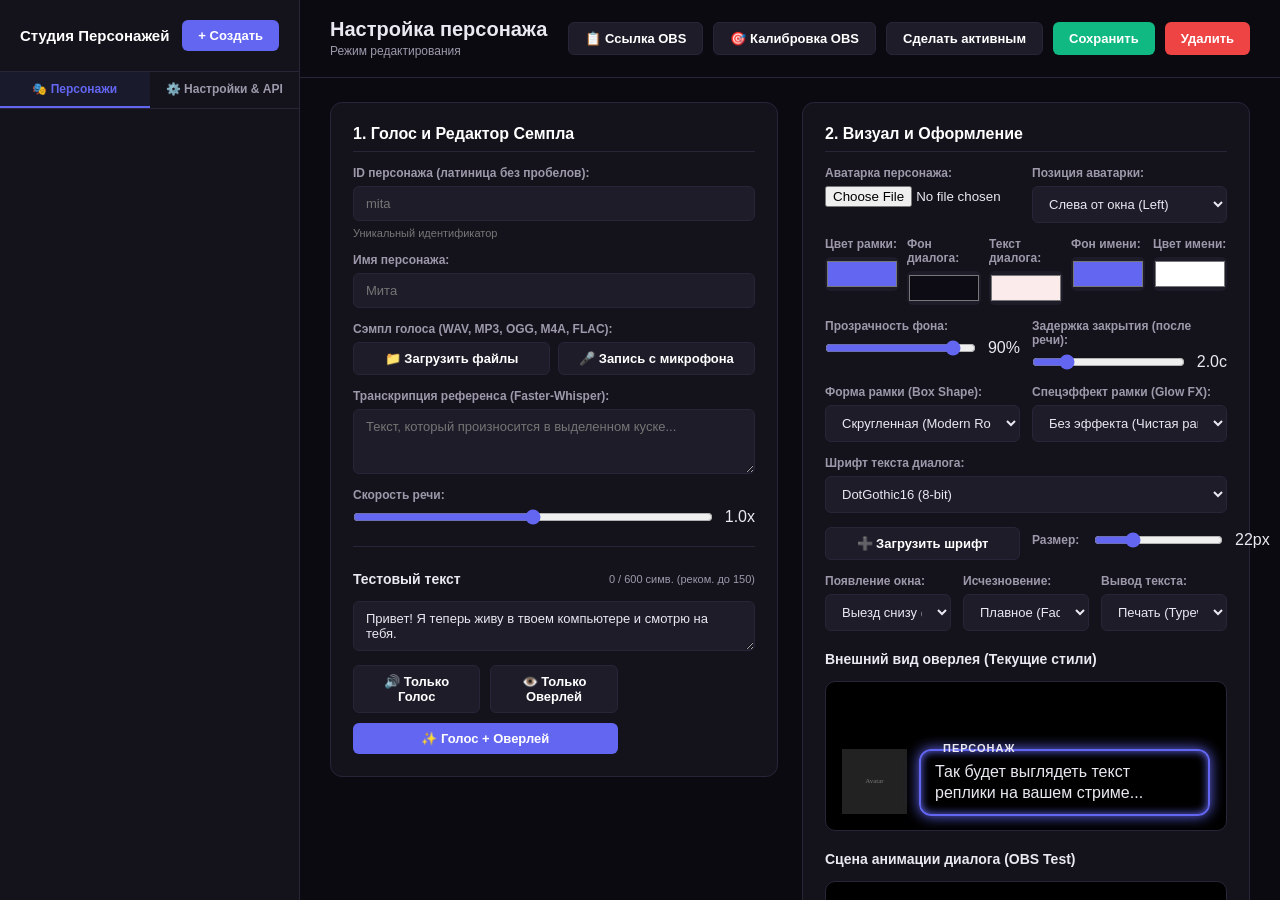
==== web/dashboard/index.html @ 38b7e12a "Align avatar upload validation with PNG/JPEG server rules" ====
<!DOCTYPE html>
<html lang="ru">
<head>
  <meta charset="UTF-8">
  <title>TTS & Overlay Studio</title>
  <link rel="icon" href="/favicon.ico">
  <link rel="stylesheet" href="/fonts/fonts.css">
  <link rel="stylesheet" href="style.css">
  <script src="vendor/wavesurfer.min.js"></script>
  <script src="vendor/regions.min.js"></script>
</head>
<body>
  <div class="app-layout">
    <aside class="sidebar">
      <div class="sidebar-header">
        <h2>Студия Персонажей</h2>
        <button id="btn-new-char" class="btn btn-primary">+ Создать</button>
      </div>
      <div class="nav-tabs">
        <button id="tab-btn-characters" class="nav-tab-btn active">🎭 Персонажи</button>
        <button id="tab-btn-settings" class="nav-tab-btn">⚙️ Настройки & API</button>
      </div>
      <div id="character-list" class="char-list"></div>
    </aside>

    <!-- ВКЛАДКА 1: РЕДАКТОР ПЕРСОНАЖЕЙ -->
    <main class="main-content" id="view-characters">
      <header class="content-header">
        <div>
          <h1 id="editor-title">Настройка персонажа</h1>
          <span id="editor-mode-badge" class="mode-badge">Режим редактирования</span>
        </div>
        <div class="header-actions">
          <button id="btn-copy-obs-url" class="btn btn-secondary" title="Скопировать ссылку для Browser Source в OBS">📋 Ссылка OBS</button>
          <button id="btn-copy-obs-test-url" class="btn btn-secondary" title="Скопировать ссылку со статичным окном для удобной обрезки (Alt) и выравнивания в OBS">🎯 Калибровка OBS</button>
          <button id="btn-set-active" class="btn btn-secondary">Сделать активным</button>
          <button id="btn-save-char" class="btn btn-success">Сохранить</button>
          <button id="btn-delete-char" class="btn btn-danger">Удалить</button>
        </div>
      </header>

      <div class="editor-grid">
        <section class="card">
          <h2>1. Голос и Редактор Семпла</h2>
          <div class="form-group">
            <label>ID персонажа (латиница без пробелов):</label>
            <input type="text" id="char-id" placeholder="mita">
            <small id="char-id-hint" class="hint-text">Уникальный идентификатор</small>
          </div>
          <div class="form-group">
            <label>Имя персонажа:</label>
            <input type="text" id="char-name" placeholder="Мита">
          </div>
          
          <div class="form-group">
            <label>Сэмпл голоса (WAV, MP3, OGG, M4A, FLAC):</label>
            <div class="sample-source-buttons">
              <input type="file" id="voice-file-input" accept="audio/*" multiple class="hidden-file-input">
              <button id="btn-choose-files" class="btn btn-secondary btn-full">📁 Загрузить файлы</button>
              <button id="btn-record-mic" class="btn btn-secondary btn-full">🎤 Запись с микрофона</button>
            </div>
          </div>

          <div id="recording-indicator" class="recording-box hidden">
            <span class="rec-dot"></span>
            <span id="recording-timer">Идет запись: 00:00</span>
            <button id="btn-stop-record" class="btn btn-sm btn-danger">■ Завершить запись</button>
          </div>

          <div id="stitcher-container" class="stitcher-box hidden">
            <div class="stitcher-header">
              <span id="stitcher-count-info">Фрагментов: 0</span>
              <button id="btn-clear-stitcher" class="btn btn-sm btn-danger">Очистить список</button>
            </div>
            <div id="stitcher-file-list" class="stitcher-list"></div>
          </div>

          <div id="waveform-container" class="waveform-box hidden">
            <div id="waveform"></div>
            <div class="waveform-controls">
              <button id="btn-play-region" class="btn btn-sm btn-secondary">▶ Слушать</button>
              <button id="btn-apply-trim" class="btn btn-sm btn-primary" title="Оставляет выделенный отрезок и распознает его в Whisper через RAM">✂ Обрезать и распознать</button>
              <button id="btn-normalize" class="btn btn-sm btn-secondary" title="Выравнивание громкости в RAM">🔊 Выровнять громкость</button>
              <button id="btn-isolate-vocal" class="btn btn-sm btn-secondary" title="Demucs изоляция голоса">🎵 Очистить голос (Demucs)</button>
              <button id="btn-restore-noise" class="btn btn-sm btn-secondary hidden" title="Сбросить все обработки">↩ Исходный звук</button>
              <span id="region-time-info" class="time-info">0.0с - 0.0с</span>
            </div>

            <div class="denoise-slider-row">
              <label>Уровень нормализации:</label>
              <input type="range" id="normalize-target" min="0.5" max="1.0" step="0.05" value="0.95">
              <span id="normalize-target-val">95%</span>
            </div>

            <div class="denoise-slider-row" style="margin-top: 4px;">
              <label>Качество очистки (Demucs Shifts):</label>
              <select id="demucs-shifts" style="width: auto; padding: 2px 8px; font-size: 11px;">
                <option value="1">1x (Быстро, базовый)</option>
                <option value="2" selected>2x (Оптимально, студийный)</option>
                <option value="4">4x (Максимум, глубокая очистка)</option>
              </select>
            </div>
          </div>

          <div class="form-group">
            <label>Транскрипция референса (Faster-Whisper):</label>
            <textarea id="ref-text" rows="3" placeholder="Текст, который произносится в выделенном куске..."></textarea>
          </div>
          
          <div class="form-group">
            <label>Скорость речи:</label>
            <div class="slider-row">
              <input type="range" id="speed-slider" min="0.5" max="1.5" step="0.05" value="1.0">
              <span id="speed-val">1.0x</span>
            </div>
          </div>

          <hr class="divider">

          <div class="test-header">
            <h3>Тестовый текст</h3>
            <span class="char-limit-badge" id="char-count-badge">0 / 600 симв. (реком. до 150)</span>
          </div>

          <div class="form-group">
            <textarea id="test-tts-text" rows="2" maxlength="600">Привет! Я теперь живу в твоем компьютере и смотрю на тебя.</textarea>
          </div>

          <div class="test-buttons-grid">
            <button id="btn-test-tts-only" class="btn btn-secondary">🔊 Только Голос</button>
            <button id="btn-test-overlay-only" class="btn btn-secondary">👁️ Только Оверлей</button>
            <button id="btn-test-combo" class="btn btn-primary btn-combo">✨ Голос + Оверлей</button>
          </div>

          <div id="tts-audio-container" class="audio-box hidden">
            <audio id="tts-result-player" controls></audio>
            
            <div class="export-actions-row">
              <button id="btn-download-wav" class="btn btn-sm btn-secondary">💾 Скачать WAV</button>
              <button id="btn-convert-telegram-ogg" class="btn btn-sm btn-secondary">📱 В Telegram Voice (OGG)</button>
            </div>

            <div id="telegram-player-box" class="telegram-box hidden">
              <span class="tg-label">Telegram Voice (Opus 32k):</span>
              <audio id="telegram-result-player" controls></audio>
              <button id="btn-download-ogg" class="btn btn-sm btn-primary">⬇ Скачать .OGG</button>
            </div>
          </div>
        </section>

        <section class="card">
          <h2>2. Визуал и Оформление</h2>
          
          <div class="form-row-2">
            <div class="form-group">
              <label>Аватарка персонажа:</label>
              <input type="file" id="avatar-file-input" accept="image/png,image/jpeg">
            </div>
            <div class="form-group">
              <label>Позиция аватарки:</label>
              <select id="avatar-position">
                <option value="left">Слева от окна (Left)</option>
                <option value="right">Справа от окна (Right)</option>
              </select>
            </div>
          </div>

          <div class="color-grid-extended">
            <div class="form-group">
              <label>Цвет рамки:</label>
              <input type="color" id="border-color" value="#6366f1">
            </div>
            <div class="form-group">
              <label>Фон диалога:</label>
              <input type="color" id="bg-color" value="#0d0b14">
            </div>
            <div class="form-group">
              <label>Текст диалога:</label>
              <input type="color" id="text-color" value="#fcebeb">
            </div>
            <div class="form-group">
              <label>Фон имени:</label>
              <input type="color" id="name-bg-color" value="#6366f1">
            </div>
            <div class="form-group">
              <label>Цвет имени:</label>
              <input type="color" id="name-text-color" value="#ffffff">
            </div>
          </div>

          <div class="form-row-2">
            <div class="form-group">
              <label>Прозрачность фона:</label>
              <div class="slider-row">
                <input type="range" id="bg-opacity-slider" min="0.1" max="1.0" step="0.05" value="0.9">
                <span id="bg-opacity-val">90%</span>
              </div>
            </div>
            <div class="form-group">
              <label>Задержка закрытия (после речи):</label>
              <div class="slider-row">
                <input type="range" id="hide-delay-slider" min="0.5" max="8.0" step="0.5" value="2.0">
                <span id="hide-delay-val">2.0с</span>
              </div>
            </div>
          </div>

          <div class="form-row-2">
            <div class="form-group">
              <label>Форма рамки (Box Shape):</label>
              <select id="box-shape">
                <option value="shape-rounded">Скругленная (Modern Rounded)</option>
                <option value="shape-sharp">Строгая / Терминал (Cyber Sharp)</option>
                <option value="shape-pill">Овал / Пилюля (Soft Pill)</option>
                <option value="shape-double">Двойной контур (Retro Arcade)</option>
              </select>
            </div>
            <div class="form-group">
              <label>Спецэффект рамки (Glow FX):</label>
              <select id="border-fx">
                <option value="fx-none">Без эффекта (Чистая рамка)</option>
                <option value="fx-neon">Неоновое свечение (Neon Glow)</option>
                <option value="fx-pulse">Пульсация энергии (Pulse Glow)</option>
                <option value="fx-rgb">RGB Shift / Хроматик</option>
              </select>
            </div>
          </div>

          <div class="form-group">
            <label>Шрифт текста диалога:</label>
            <select id="font-family">
              <optgroup label="🎮 Пиксельные / Ретро">
                <option value="DotGothic16">DotGothic16 (8-bit)</option>
                <option value="Rubik Glitch">Rubik Glitch (Цифровой сбой)</option>
                <option value="Russo One">Russo One (Аркадный / Блочный)</option>
              </optgroup>
              <optgroup label="👻 Хоррор и Мистика">
                <option value="Ruslan Display">Ruslan Display (Готика / Тьма)</option>
                <option value="Underdog">Underdog (Неровный / Тревожный)</option>
                <option value="Kelly Slab">Kelly Slab (Криповый / Техно)</option>
              </optgroup>
              <optgroup label="🌸 Аниме и Ламповые">
                <option value="Comfortaa">Comfortaa (Скругленный мягкий)</option>
                <option value="Caveat">Caveat (Живой / Забавный)</option>
                <option value="Neucha">Neucha (Мягкий мультяшный)</option>
                <option value="Marck Script">Marck Script (Рукописный / Новелла)</option>
              </optgroup>
              <optgroup label="⚡ Киберпанк и Современные">
                <option value="Orbitron">Orbitron (Киберпанк / Sci-Fi)</option>
                <option value="Montserrat">Montserrat (Чистый современный)</option>
                <option value="Roboto">Roboto (Строгий нейтральный)</option>
              </optgroup>
              <optgroup label="📁 Пользовательские (Свои)" id="custom-fonts-optgroup"></optgroup>
            </select>
          </div>

          <div class="form-row-2">
            <div class="form-group">
              <input type="file" id="font-file-input" accept=".ttf,.otf,.woff2,.woff" class="hidden-file-input">
              <button type="button" id="btn-upload-font" class="btn btn-secondary btn-full">➕ Загрузить шрифт</button>
            </div>
            <div class="form-group">
              <div class="slider-row" style="margin-top: 4px;">
                <label style="margin: 0; min-width: 50px;">Размер:</label>
                <input type="range" id="font-size-slider" min="16" max="38" step="1" value="22">
                <span id="font-size-val">22px</span>
              </div>
            </div>
          </div>

          <div class="form-row-3">
            <div class="form-group">
              <label>Появление окна:</label>
              <select id="entrance-animation">
                <option value="slide-up">Выезд снизу (Slide Up)</option>
                <option value="slide-side">Выезд сбоку (Slide Side)</option>
                <option value="pop-up">Пружинящий Pop-Up</option>
                <option value="zoom-bounce">Зум (Zoom Bounce)</option>
                <option value="glitch-enter">Глитч-вход</option>
                <option value="flip-in">3D Flip</option>
                <option value="fade-in">Fade-In</option>
              </select>
            </div>
            <div class="form-group">
              <label>Исчезновение:</label>
              <select id="exit-animation">
                <option value="fade-out">Плавное (Fade Out)</option>
                <option value="slide-down">Уезд вниз (Slide Down)</option>
                <option value="zoom-out">Сжатие (Zoom Out)</option>
                <option value="glitch-exit">Глитч-сбой</option>
              </select>
            </div>
            <div class="form-group">
              <label>Вывод текста:</label>
              <select id="text-animation">
                <option value="typewriter">Печать (Typewriter)</option>
                <option value="word-fade">Словами (Word Fade)</option>
                <option value="glitch-decode">Декодер (Glitch)</option>
                <option value="wavy-text">Волна (Wavy)</option>
                <option value="instant">Мгновенно</option>
              </select>
            </div>
          </div>

          <div class="preview-section-title">
            <h3>Внешний вид оверлея (Текущие стили)</h3>
          </div>
          <div class="static-preview-stage">
            <div id="static-overlay-box" class="overlay-container-preview">
              <div class="avatar-box" id="static-avatar-box">
                <img id="static-avatar" src="data:image/svg+xml,%3Csvg xmlns='http://www.w3.org/2000/svg' width='150' height='150'%3E%3Crect width='150' height='150' fill='%23222'/%3E%3Ctext x='50%25' y='50%25' fill='%23777' dominant-baseline='middle' text-anchor='middle'%3EAvatar%3C/text%3E%3C/svg%3E">
              </div>
              <div class="dialogue-box shape-rounded fx-neon" id="static-dialogue-box">
                <div class="name-tag" id="static-name-tag">Персонаж</div>
                <span class="dialogue-text" id="static-text">Так будет выглядеть текст реплики на вашем стриме...</span>
              </div>
            </div>
          </div>

          <div class="preview-section-title">
            <h3>Сцена анимации диалога (OBS Test)</h3>
          </div>
          <div class="dynamic-preview-stage">
            <div id="dynamic-overlay-container" class="overlay-container-preview anim-container">
              <div class="avatar-box" id="dynamic-avatar-box">
                <img id="dynamic-avatar" src="data:image/svg+xml,%3Csvg xmlns='http://www.w3.org/2000/svg' width='150' height='150'%3E%3Crect width='150' height='150' fill='%23222'/%3E%3Ctext x='50%25' y='50%25' fill='%23777' dominant-baseline='middle' text-anchor='middle'%3EAvatar%3C/text%3E%3C/svg%3E">
              </div>
              <div class="dialogue-box shape-rounded fx-neon" id="dynamic-dialogue-box">
                <div class="name-tag" id="dynamic-name-tag">Персонаж</div>
                <span class="dialogue-text" id="dynamic-text-target"><span class="cursor" id="dynamic-cursor"></span></span>
              </div>
            </div>
          </div>
        </section>
      </div>
    </main>

    <!-- ВКЛАДКА 2: НАСТРОЙКИ & API & КОНСТРУКТОР -->
    <main class="main-content hidden" id="view-settings">
      <header class="content-header">
        <div>
          <h1>Настройки & C# Конструктор</h1>
          <span class="mode-badge">Конфигурация сервера, DonationAlerts и генератор скриптов</span>
        </div>
        <div class="header-actions">
          <button id="btn-save-settings" class="btn btn-success">💾 Сохранить настройки</button>
        </div>
      </header>

      <div class="settings-grid">
        <!-- ЛЕВАЯ КОЛОНКА -->
        <div style="display:flex; flex-direction:column; gap:24px; min-width:0;">
          <!-- 1. Параметры Сервера -->
          <section class="card">
            <h2>1. Параметры Сервера & Нейросети</h2>
            
            <div class="form-row-2">
              <div class="form-group">
                <label>Хост сервера:</label>
                <select id="cfg-host">
                  <option value="127.0.0.1">127.0.0.1 (Только локальный ПК)</option>
                  <option value="0.0.0.0">0.0.0.0 (Внешний доступ / Любой интерфейс)</option>
                </select>
              </div>
              <div class="form-group">
                <label>Порт сервера:</label>
                <input type="number" id="cfg-port" value="8765" min="1024" max="65535">
              </div>
            </div>

            <div class="form-group">
              <label>Качество и шаги генерации (Flow Matching Steps):</label>
              <div class="slider-row">
                <input type="range" id="cfg-timesteps" min="4" max="15" step="1" value="6">
                <span id="cfg-timesteps-val" style="min-width: 40px; font-weight:700;">6 шагов</span>
              </div>
              <small class="hint-text">4 — максимально быстро; 6 — оптимум для стрима (по умолчанию); 10-12 — студийное качество.</small>
            </div>

            <div class="form-group" style="margin-top: 6px;">
              <label class="checkbox-label">
                <input type="checkbox" id="cfg-auto-open">
                <span>Автоматически открывать WebUI в браузере при запуске сервера</span>
              </label>
            </div>
          </section>

          <!-- 2. Статус OBS и Оверлей -->
          <section class="card">
            <h2>2. Статус OBS и Оверлей</h2>
            <div class="status-monitor-box">
              <div class="status-row">
                <span>Соединение с оверлеем в OBS:</span>
                <span id="obs-status-badge" class="badge-offline">⚫ Ожидание подключения</span>
              </div>
            </div>
            <small class="hint-text" style="margin-top: 4px; display: block;">💡 <b>Параметры OBS:</b> добавляя источник браузера, выставляйте разрешение такое же, как у холста (например, 1920х1080 или 2560х1440).<br>Если вы добавили новые шрифты, сменили стили или оверлей завис, зайдите в свойства источника «Браузер» в OBS и нажмите <i>«Обновить кэш текущей страницы»</i>.</small>

            <div class="obs-actions-row">
              <button id="btn-settings-copy-obs" class="btn btn-secondary">📋 Ссылка оверлея</button>
              <button id="btn-settings-copy-test" class="btn btn-secondary">🎯 Калибровка (?test=1)</button>
              <a href="/docs" target="_blank" class="btn btn-secondary" style="text-decoration:none;">📖 Swagger UI (/docs)</a>
            </div>
          </section>

          <!-- 3. Интеграция с DonationAlerts -->
          <section class="card">
            <h2>3. Интеграция с DonationAlerts (Слушатель Донатов)</h2>
            <div class="status-monitor-box">
              <div class="status-row">
                <span>Статус DonationAlerts:</span>
                <span id="da-status-badge" class="badge-offline">⚫ Отключен</span>
              </div>
              <div class="status-row" style="margin-top: 4px; font-size: 11px; color: var(--text-dim);">
                <span>Авторизованный аккаунт:</span>
                <span id="da-user-badge" style="color: #fff; font-weight: 600;">Не авторизован</span>
              </div>
            </div>

            <div class="form-group" style="margin-top: 6px;">
              <label class="checkbox-label">
                <input type="checkbox" id="da-cfg-enabled">
                <span>Включить фоновый перехват донатов (DA Centrifugo WebSocket)</span>
              </label>
            </div>

            <div class="form-row-2">
              <div class="form-group">
                <label>ID приложения:</label>
                <input type="text" id="da-cfg-client-id" placeholder="12345">
              </div>
              <div class="form-group">
                <label>Ключ API:</label>
                <div class="input-password-wrapper">
                  <input type="password" id="da-cfg-client-secret" placeholder="••••••••••••">
                  <button type="button" class="btn-toggle-password" id="btn-toggle-da-secret" title="Показать/скрыть ключ">👁️</button>
                </div>
              </div>
            </div>

            <div class="form-row-2">
              <div class="form-group">
                <label>HTTP адрес Streamer.bot:</label>
                <input type="text" id="da-cfg-sb-url" value="http://127.0.0.1:7474/DoAction">
              </div>
              <div class="form-group">
                <label>Название Action в Streamer.bot:</label>
                <input type="text" id="da-cfg-sb-action" value="Donation">
              </div>
            </div>

            <div class="form-group">
              <label>URL перенаправления:</label>
              <div class="input-copy-group">
                <input type="text" id="da-redirect-uri" readonly style="background:#12111a; color:#818cf8; font-family:monospace; font-size:11px;">
                <button type="button" class="btn btn-secondary" id="btn-copy-da-redirect" title="Скопировать URL">📋</button>
              </div>
              <small class="hint-text">Создайте приложение на <a href="https://www.donationalerts.com/application/clients" target="_blank" style="color:var(--accent);">donationalerts.com/application/clients</a> и вставьте этот URL перенаправления.</small>
            </div>

            <div class="obs-actions-row">
              <button id="btn-da-login" class="btn btn-primary">🔗 Авторизоваться в DA</button>
              <button id="btn-da-save" class="btn btn-secondary">💾 Сохранить DA</button>
              <button id="btn-da-test" class="btn btn-secondary" title="Отправить тестовое событие доната в Streamer.bot">🎁 Тест Доната</button>
            </div>
          </section>
        </div>

        <!-- ПРАВАЯ КОЛОНКА -->
        <div style="display:flex; flex-direction:column; gap:24px; min-width:0;">
          <!-- 4. Интерактивный генератор C# скриптов -->
          <section class="card">
            <h2>4. Интерактивный Генератор C# Скриптов</h2>
            <small class="hint-text">Соберите готовый код для Streamer.bot в один клик под любое событие.</small>

            <div class="form-row-2">
              <div class="form-group">
                <label>Тип события:</label>
                <select id="gen-event-type">
                  <option value="tts">💬 Озвучка чата / Награды за баллы</option>
                  <option value="follow">⭐ Фоллоу (Подписка)</option>
                  <option value="raid">🚀 Рейд стримера</option>
                  <option value="donate">🎁 Донат (DonationAlerts)</option>
                </select>
              </div>
              <div class="form-group">
                <label>Выбор персонажа:</label>
                <select id="gen-char-select">
                  <option value="">(По умолчанию — активный персонаж)</option>
                </select>
                <small class="hint-text">Если оставить активным, озвучит дефолтный герой.</small>
              </div>
            </div>

            <!-- Блок настроек для TTS -->
            <div id="gen-options-tts" class="form-group">
              <div class="form-row-2">
                <div class="form-group">
                  <label>Лимит символов:</label>
                  <input type="number" id="gen-max-len" value="300" min="50" max="1000">
                  <small class="hint-text">Ограничивает длину сообщения, чтобы не тормозить стрим.</small>
                </div>
                <div class="form-group">
                  <label>Реакция на превышение:</label>
                  <select id="gen-limit-action">
                    <option value="chat">💬 Написать ошибку в чат (бот)</option>
                    <option value="voice">🔊 Озвучить ошибку голосом</option>
                  </select>
                </div>
              </div>
              <div class="form-group" style="margin-top: 4px;">
                <label>Текст сообщения при превышении лимита:</label>
                <input type="text" id="gen-limit-text" value="Твое сообщение слишком длинное! Максимальный лимит — 300 символов.">
              </div>
            </div>

            <!-- Блок настроек для Фоллоу / Рейда -->
            <div id="gen-options-phrases" class="form-group hidden">
              <div class="form-group">
                <label>Режим приветствия:</label>
                <select id="gen-phrase-mode">
                  <option value="single">Одна статичная фраза</option>
                  <option value="random" selected>Случайная фраза из списка</option>
                </select>
              </div>

              <div class="form-group">
                <label>Шаблоны фраз:</label>
                <div id="gen-phrases-container" class="phrases-container">
                  <!-- Динамические строки фраз -->
                </div>
                <button type="button" id="btn-add-phrase" class="btn btn-sm btn-secondary hidden" style="margin-top: 6px; width: fit-content;">➕ Добавить вариант фразы</button>
                <small class="hint-text" id="gen-vars-hint" style="margin-top: 4px;">📌 Переменные: <code>{user}</code> — ник зрителя.</small>
              </div>
            </div>

            <!-- Блок настроек для Донатов -->
            <div id="gen-options-donate" class="form-group hidden">
              <div class="form-group">
                <label>Шаблон при донате БЕЗ сообщения:</label>
                <input type="text" id="gen-donate-nomessage" value="Спасибо, {user}, за поддержку в размере {amount}!">
              </div>
              <div class="form-group" style="margin-top: 4px;">
                <label>Шаблон при донате С сообщением:</label>
                <input type="text" id="gen-donate-withmessage" value="{user} прислал {amount} с сообщением: {message}">
              </div>
              <small class="hint-text" style="margin-top: 4px;">📌 Переменные: <code>{user}</code> — ник донатера, <code>{amount}</code> — сумма со словом валюты, <code>{message}</code> — текст доната.</small>
            </div>

            <div class="snippet-box" style="margin-top: 6px;">
              <div class="snippet-header">
                <span>Сгенерированный C# код (Streamer.bot)</span>
                <button class="btn btn-sm btn-primary" id="btn-copy-generated">📋 Копировать готовый C#</button>
              </div>
              <pre><code id="code-generated">/* Настройте параметры выше */</code></pre>
            </div>
          </section>

          <!-- 5. Базовые примеры интеграции (API) -->
          <section class="card">
            <h2>5. Базовые примеры интеграции (API)</h2>
            <small class="hint-text">Эндпоинт <code>POST /speak</code> принимает JSON. Параметры <code>character</code> (ID) и <code>speed</code> (скорость) опциональны — если их не передавать, используется активный по умолчанию персонаж.</small>

            <div class="snippet-box">
              <div class="snippet-header">
                <span>cURL (Консоль / Запрос)</span>
                <button class="btn btn-sm btn-secondary" onclick="copySnippetText(this.parentElement.nextElementSibling.innerText)">📋</button>
              </div>
              <pre><code># Озвучка активным персонажем:
curl -X POST "http://127.0.0.1:8765/speak" \
     -H "Content-Type: application/json" \
     -d "{\"text\": \"Привет, мир!\"}" \
     --output speech.wav

# Озвучка с явным указанием персонажа и скорости:
curl -X POST "http://127.0.0.1:8765/speak" \
     -H "Content-Type: application/json" \
     -d "{\"text\": \"Привет!\", \"character\": \"mita\", \"speed\": 1.1}" \
     --output speech.wav</code></pre>
            </div>

            <div class="snippet-box">
              <div class="snippet-header">
                <span>Python</span>
                <button class="btn btn-sm btn-secondary" onclick="copySnippetText(this.parentElement.nextElementSibling.innerText)">📋</button>
              </div>
              <pre><code>import requests

url = "http://127.0.0.1:8765/speak"
payload = {
    "text": "Привет от нейросети!",
    "character": "mita",  # Необязательно (по умолчанию активный)
    "speed": 1.0          # Необязательно (от 0.5 до 1.5)
}

response = requests.post(url, json=payload)
if response.status_code == 200:
    with open("output.wav", "wb") as f:
        f.write(response.content)
    print("Звук сохранен в output.wav")</code></pre>
            </div>
          </section>
        </div>
      </div>
    </main>
  </div>

  <script src="builder.js"></script>
  <script src="app.js"></script>
</body>
</html>
---- web/dashboard/style.css ----
:root {
  --bg-main: #0b0a10;
  --bg-card: #14131c;
  --bg-input: #1e1c29;
  --accent: #6366f1;
  --accent-hover: #4f46e5;
  --text: #eae8f0;
  --text-dim: #9d99ab;
  --border: #282538;
}

* { box-sizing: border-box; margin: 0; padding: 0; }
body { font-family: 'Montserrat', sans-serif; background: var(--bg-main); color: var(--text); height: 100vh; overflow: hidden; }

.app-layout { display: flex; height: 100vh; }

.sidebar { width: 300px; background: var(--bg-card); border-right: 1px solid var(--border); display: flex; flex-direction: column; flex-shrink: 0; }
.sidebar-header { padding: 20px; display: flex; justify-content: space-between; align-items: center; border-bottom: 1px solid var(--border); }
.sidebar-header h2 { font-size: 15px; font-weight: 700; color: #fff; }

.nav-tabs { display: grid; grid-template-columns: 1fr 1fr; border-bottom: 1px solid var(--border); }
.nav-tab-btn { background: var(--bg-card); border: none; border-bottom: 2px solid transparent; color: var(--text-dim); padding: 10px; font-weight: 600; font-size: 12px; cursor: pointer; transition: 0.2s; }
.nav-tab-btn:hover { color: #fff; background: var(--bg-input); }
.nav-tab-btn.active { color: var(--accent); border-bottom: 2px solid var(--accent); background: rgba(99, 102, 241, 0.08); }

.char-list { flex-grow: 1; overflow-y: auto; padding: 12px; display: flex; flex-direction: column; gap: 8px; }

.char-item { padding: 10px 12px; border-radius: 8px; background: var(--bg-input); cursor: pointer; border: 1px solid transparent; display: flex; align-items: center; justify-content: space-between; transition: 0.2s; }
.char-item:hover { border-color: var(--accent); }
.char-item.active-preset { border-color: #10b981; background: rgba(16, 185, 129, 0.08); }
.char-item.selected { border-color: var(--accent); background: rgba(99, 102, 241, 0.12); }

.char-item-left { display: flex; align-items: center; gap: 10px; overflow: hidden; }
.char-sidebar-avatar { width: 34px; height: 34px; border-radius: 50%; object-fit: cover; background: #2a273b; flex-shrink: 0; border: 1px solid var(--border); }
.char-sidebar-avatar-placeholder { width: 34px; height: 34px; border-radius: 50%; background: #2a273b; display: flex; align-items: center; justify-content: center; font-size: 14px; color: var(--text-dim); flex-shrink: 0; border: 1px solid var(--border); }
.char-item-info { display: flex; flex-direction: column; overflow: hidden; }
.char-item-name { font-size: 13px; font-weight: 600; color: #fff; white-space: nowrap; overflow: hidden; text-overflow: ellipsis; }

.char-badge { display: flex; align-items: center; gap: 6px; font-size: 11px; color: var(--text-dim); }
.char-item.active-preset .char-badge { color: #10b981; }
.active-dot { width: 7px; height: 7px; border-radius: 50%; background: #555; }
.char-item.active-preset .active-dot { background: #10b981; box-shadow: 0 0 8px #10b981; }

.char-actions-right { display: flex; align-items: center; gap: 6px; }
.btn-quick-play { background: #282538; border: none; color: #eae8f0; width: 26px; height: 26px; border-radius: 50%; cursor: pointer; display: flex; align-items: center; justify-content: center; font-size: 11px; transition: 0.2s; }
.btn-quick-play:hover { background: var(--accent); color: #fff; }

.main-content { flex-grow: 1; display: flex; flex-direction: column; overflow-y: auto; min-width: 0; }
.content-header { padding: 18px 30px; display: flex; justify-content: space-between; align-items: center; border-bottom: 1px solid var(--border); }
.content-header h1 { font-size: 20px; font-weight: 700; }
.mode-badge { font-size: 12px; color: var(--text-dim); }
.header-actions { display: flex; gap: 10px; }

.editor-grid, .settings-grid { 
  display: grid; 
  grid-template-columns: minmax(0, 1fr) minmax(0, 1fr); 
  gap: 24px; 
  padding: 24px 30px; 
  align-items: start;
}

.card { 
  background: var(--bg-card); 
  border-radius: 12px; 
  padding: 22px; 
  border: 1px solid var(--border); 
  display: flex; 
  flex-direction: column; 
  gap: 14px; 
  min-width: 0;
}
.card h2 { font-size: 16px; color: #fff; border-bottom: 1px solid var(--border); padding-bottom: 8px; }
.card h3 { font-size: 14px; color: var(--text); }

.form-group { display: flex; flex-direction: column; gap: 6px; min-width: 0; }
.form-row-2 { display: grid; grid-template-columns: minmax(0, 1fr) minmax(0, 1fr); gap: 12px; }
.form-row-3 { display: grid; grid-template-columns: minmax(0, 1fr) minmax(0, 1fr) minmax(0, 1fr); gap: 12px; }
.form-group label { font-size: 12px; font-weight: 600; color: var(--text-dim); }
.hint-text { font-size: 11px; color: #777; }

/* Поле с кнопкой копирования / паролем */
.input-copy-group { display: flex; gap: 6px; align-items: center; width: 100%; }
.input-copy-group input { flex-grow: 1; }

.input-password-wrapper { position: relative; display: flex; align-items: center; width: 100%; }
.input-password-wrapper input { width: 100%; padding-right: 36px; }
.btn-toggle-password {
  position: absolute; right: 8px;
  background: transparent; border: none;
  cursor: pointer; font-size: 14px;
  color: var(--text-dim); opacity: 0.7;
  transition: 0.2s;
}
.btn-toggle-password:hover { opacity: 1; color: #fff; }

/* Ресайз textarea */
textarea { 
  background: var(--bg-input); 
  border: 1px solid var(--border); 
  border-radius: 6px; 
  padding: 9px 12px; 
  color: var(--text); 
  font-family: inherit; 
  font-size: 13px; 
  outline: none; 
  transition: 0.2s; 
  width: 100%; 
  box-sizing: border-box; 
  resize: vertical !important; 
  max-width: 100%;
}

input[type="text"], input[type="password"], input[type="number"], select { 
  background: var(--bg-input); 
  border: 1px solid var(--border); 
  border-radius: 6px; 
  padding: 9px 12px; 
  color: var(--text); 
  font-family: inherit; 
  font-size: 13px; 
  outline: none; 
  transition: 0.2s; 
  width: 100%; 
  box-sizing: border-box; 
}

input[type="text"]:focus, input[type="password"]:focus, input[type="number"]:focus, textarea:focus, select:focus { border-color: var(--accent); }
input[type="text"]:disabled { background: #15131f; color: #888; cursor: not-allowed; }

.checkbox-label { display: flex; align-items: center; gap: 8px; font-size: 13px; cursor: pointer; color: var(--text); }
.checkbox-label input[type="checkbox"] { width: 16px; height: 16px; accent-color: var(--accent); cursor: pointer; }

.hidden-file-input { display: none; }
.sample-source-buttons { display: grid; grid-template-columns: 1fr 1fr; gap: 8px; }
.btn-full { width: 100%; }

.recording-box { background: rgba(239, 68, 68, 0.1); border: 1px solid #ef4444; border-radius: 8px; padding: 8px 12px; display: flex; align-items: center; justify-content: space-between; }
.rec-dot { width: 10px; height: 10px; border-radius: 50%; background: #ef4444; box-shadow: 0 0 10px #ef4444; animation: recBlink 1s infinite alternate; }
@keyframes recBlink { 0% { opacity: 0.3; } 100% { opacity: 1; } }
#recording-timer { font-size: 12px; font-weight: 600; color: #f87171; }

.slider-row { display: flex; align-items: center; gap: 12px; }
.slider-row input { flex-grow: 1; accent-color: var(--accent); }

.color-grid-extended { display: grid; grid-template-columns: repeat(5, 1fr); gap: 8px; }
input[type="color"] { width: 100%; height: 34px; border: none; border-radius: 6px; background: var(--bg-input); cursor: pointer; }

.btn { padding: 8px 16px; border-radius: 6px; font-weight: 600; cursor: pointer; border: none; transition: 0.2s; font-size: 13px; display: inline-flex; align-items: center; justify-content: center; gap: 6px; }
.btn-sm { padding: 5px 10px; font-size: 11px; }
.btn-primary { background: var(--accent); color: #fff; }
.btn-primary:hover { background: var(--accent-hover); }
.btn-secondary { background: var(--bg-input); color: #fff; border: 1px solid var(--border); }
.btn-secondary:hover { background: var(--border); }
.btn-success { background: #10b981; color: #fff; }
.btn-success:hover { background: #059669; }
.btn-danger { background: #ef4444; color: #fff; }
.btn-danger:hover { background: #dc2626; }
.btn:disabled { opacity: 0.5; cursor: not-allowed; }
.btn-combo { grid-column: span 2; }

.test-header { display: flex; justify-content: space-between; align-items: center; margin-top: 4px; }
.char-limit-badge { font-size: 11px; color: var(--text-dim); }
.test-buttons-grid { display: grid; grid-template-columns: 1fr 1fr 1fr; gap: 10px; }

.divider { border: none; height: 1px; background: var(--border); margin: 6px 0; }

.audio-box { margin-top: 6px; display: flex; flex-direction: column; gap: 8px; }
.audio-box audio { width: 100%; height: 36px; }
.export-actions-row { display: grid; grid-template-columns: 1fr 1fr; gap: 8px; }

.telegram-box { background: rgba(99, 102, 241, 0.08); border: 1px solid var(--accent); border-radius: 8px; padding: 10px 12px; display: flex; flex-direction: column; gap: 8px; }
.tg-label { font-size: 11px; font-weight: 600; color: var(--accent); }

.hidden { display: none !important; }

.stitcher-box { background: #0e0d16; border: 1px solid var(--border); border-radius: 8px; padding: 10px 12px; display: flex; flex-direction: column; gap: 8px; }
.stitcher-header { display: flex; justify-content: space-between; align-items: center; font-size: 12px; font-weight: 600; color: var(--text-dim); }
.stitcher-list { display: flex; flex-direction: column; gap: 6px; max-height: 120px; overflow-y: auto; }
.stitcher-item { display: flex; justify-content: space-between; align-items: center; background: var(--bg-input); padding: 6px 10px; border-radius: 6px; font-size: 11px; }
.stitcher-item-name { max-width: 280px; white-space: nowrap; overflow: hidden; text-overflow: ellipsis; }
.btn-remove-item { background: transparent; border: none; color: #ef4444; cursor: pointer; font-size: 12px; padding: 0 4px; }
.btn-remove-item:hover { color: #f87171; }

.waveform-box { background: #0c0b12; border: 1px solid var(--border); border-radius: 8px; padding: 12px; display: flex; flex-direction: column; gap: 10px; }
#waveform { width: 100%; height: 75px; }
.waveform-controls { display: flex; align-items: center; gap: 8px; flex-wrap: wrap; }
.time-info { font-size: 11px; color: var(--text-dim); margin-left: auto; }

.denoise-slider-row { display: flex; align-items: center; gap: 10px; font-size: 11px; color: var(--text-dim); border-top: 1px solid var(--border); padding-top: 8px; }
.denoise-slider-row input { flex-grow: 1; accent-color: var(--accent); }

.preview-section-title { display: flex; justify-content: space-between; align-items: baseline; margin-top: 6px; }

.static-preview-stage, .dynamic-preview-stage {
  background: #000;
  border-radius: 10px;
  border: 1px solid var(--border);
  height: 150px;
  min-height: 150px;
  max-height: 150px;
  display: flex;
  align-items: flex-end;
  justify-content: center;
  padding: 18px 16px 14px 16px;
  overflow: hidden;
  position: relative;
  perspective: 1000px;
  box-sizing: border-box;
  width: 100%;
}

.overlay-container-preview {
  display: flex;
  align-items: flex-end;
  width: 100%;
  max-width: 100%;
  gap: 12px;
  margin-bottom: 0;
  min-width: 0;
}
.overlay-container-preview.avatar-right {
  flex-direction: row-reverse;
}

.avatar-box {
  width: 65px;
  height: 65px;
  flex-shrink: 0;
  margin-bottom: 2px;
}
.avatar-box.hidden { display: none !important; }
.avatar-box img { width: 100%; height: 100%; object-fit: contain; }

.dialogue-box {
  flex: 1 1 0%;
  width: 100%;
  min-width: 0;
  max-width: 100%;
  border: 2px solid var(--border-color, #6366f1);
  padding: 10px 14px;
  position: relative;
  min-height: 52px;
  box-sizing: border-box;
  transition: border-radius 0.2s, box-shadow 0.2s;
  overflow: visible;
}

.shape-rounded { border-radius: 12px; }
.shape-sharp   { border-radius: 0px; }
.shape-pill    { border-radius: 22px; padding: 12px 18px; }
.shape-double  { border-radius: 8px; border-width: 4px; border-style: double; }

.fx-none   { box-shadow: none; }
.fx-neon   { box-shadow: 0 0 14px var(--border-color, #6366f1), inset 0 0 8px var(--border-color, #6366f1); }
.fx-pulse  { animation: glowPulse 2.2s ease-in-out infinite alternate; }
@keyframes glowPulse {
  0%   { box-shadow: 0 0 4px var(--border-color, #6366f1); }
  100% { box-shadow: 0 0 20px var(--border-color, #6366f1), inset 0 0 10px var(--border-color, #6366f1); }
}
.fx-rgb { animation: rgbShift 3s linear infinite; }
@keyframes rgbShift {
  0%   { box-shadow: -3px 0 10px red, 3px 0 10px cyan; }
  50%  { box-shadow: 3px 0 10px magenta, -4px 0 10px lime; }
  100% { box-shadow: -3px 0 10px red, 3px 0 10px cyan; }
}

.name-tag {
  position: absolute;
  top: -11px;
  left: 14px;
  font-size: 11px;
  padding: 2px 8px;
  border-radius: 4px;
  text-transform: uppercase;
  letter-spacing: 1px;
  font-weight: 700;
  white-space: nowrap;
  z-index: 2;
}

.dialogue-text {
  display: block;
  width: 100%;
  line-height: 1.35;
  word-wrap: break-word;
  overflow-wrap: anywhere;
  white-space: normal;
}

.cursor {
  display: inline-block;
  width: 2px;
  height: 1.15em;
  margin-left: 2px;
  vertical-align: -0.15em;
  background-color: currentColor;
  animation: blink 0.7s infinite;
}

@keyframes blink {
  0%, 49% { opacity: 1; }
  50%, 100% { opacity: 0; }
}

.anim-container { opacity: 0; pointer-events: none; transition: opacity 0.3s ease; }
.anim-container.active { opacity: 1; }

.anim-slide-up { transform: translateY(24px); }
.anim-slide-up.active { transform: translateY(0); transition: transform 0.4s cubic-bezier(0.18, 0.89, 0.32, 1.28), opacity 0.3s ease; }

.anim-slide-side { transform: translateX(-30px); }
.anim-slide-side.active { transform: translateX(0); transition: transform 0.4s cubic-bezier(0.18, 0.89, 0.32, 1.28), opacity 0.3s ease; }

.anim-pop-up { transform: scale(0.7); }
.anim-pop-up.active { transform: scale(1); transition: transform 0.4s cubic-bezier(0.18, 0.89, 0.32, 1.28), opacity 0.3s ease; }

.anim-zoom-bounce { transform: scale(0.3); opacity: 0; }
.anim-zoom-bounce.active { transform: scale(1); opacity: 1; transition: transform 0.4s cubic-bezier(0.18, 0.89, 0.32, 1.28), opacity 0.3s ease; }

.anim-flip-in { transform: rotateX(90deg); transform-origin: bottom; }
.anim-flip-in.active { transform: rotateX(0deg); transition: transform 0.4s ease, opacity 0.3s ease; }

.anim-glitch-enter { transform: none; filter: blur(3px); }
.anim-glitch-enter.active { animation: glitchAnim 0.35s steps(2, start) forwards; }
@keyframes glitchAnim {
  0% { transform: translate(-3px, 1px); filter: drop-shadow(2px 0 red); opacity: 0.8; }
  25% { transform: translate(3px, -1px); filter: drop-shadow(-2px 0 cyan); }
  50% { transform: translate(-1px, 1px); filter: drop-shadow(1px 0 red); }
  75% { transform: translate(1px, -1px); filter: drop-shadow(-1px 0 cyan); }
  100% { transform: translate(0, 0); filter: none; opacity: 1; }
}

.anim-fade-in { transform: none; }
.anim-fade-in.active { opacity: 1; }

.anim-exit-fade-out { animation: previewFadeOut 0.35s ease forwards; }
@keyframes previewFadeOut { 0% { opacity: 1; } 100% { opacity: 0; } }

.anim-exit-slide-down { animation: previewSlideDown 0.35s cubic-bezier(0.4, 0, 1, 1) forwards; }
@keyframes previewSlideDown { 0% { transform: translateY(0); opacity: 1; } 100% { transform: translateY(24px); opacity: 0; } }

.anim-exit-zoom-out { animation: previewZoomOut 0.35s ease forwards; }
@keyframes previewZoomOut { 0% { transform: scale(1); opacity: 1; } 100% { transform: scale(0.7); opacity: 0; } }

.anim-exit-glitch-exit { animation: previewGlitchExit 0.4s steps(2, start) forwards; }
@keyframes previewGlitchExit {
  0% { transform: translate(0, 0); filter: none; opacity: 1; }
  25% { transform: translate(-3px, 1px); filter: drop-shadow(2px 0 red); }
  50% { transform: translate(3px, -1px); filter: drop-shadow(-2px 0 cyan); }
  75% { transform: translate(-1px, -1px); filter: blur(2px) drop-shadow(1px 0 red); opacity: 0.6; }
  100% { transform: translate(0, 2px); filter: blur(3px); opacity: 0; }
}

.word-span { opacity: 0; display: inline-block; transform: translateY(3px); transition: opacity 0.3s ease, transform 0.3s ease; margin-right: 3px; }
.word-span.visible { opacity: 1; transform: translateY(0); }
.wavy-char { display: inline-block; animation: waveMotion 1.4s ease-in-out infinite alternate; }
@keyframes waveMotion { 0% { transform: translateY(0); } 100% { transform: translateY(-3px); } }

/* СТИЛИ ВКЛАДКИ НАСТРОЕК */
.status-monitor-box { background: var(--bg-input); border: 1px solid var(--border); border-radius: 8px; padding: 12px 14px; }
.status-row { display: flex; justify-content: space-between; align-items: center; font-size: 13px; font-weight: 600; }
.badge-online { color: #10b981; }
.badge-offline { color: var(--text-dim); }

.obs-actions-row { display: grid; grid-template-columns: 1fr 1fr 1fr; gap: 8px; margin-top: 8px; }

.phrases-container { display: flex; flex-direction: column; gap: 6px; }
.phrase-row-item { display: flex; gap: 6px; align-items: center; }
.phrase-row-item input { flex-grow: 1; }
.btn-remove-phrase { background: transparent; border: none; color: #ef4444; cursor: pointer; font-size: 14px; padding: 0 6px; }
.btn-remove-phrase:hover { color: #f87171; }

.snippet-box { background: var(--bg-input); border: 1px solid var(--border); border-radius: 8px; padding: 10px 12px; display: flex; flex-direction: column; gap: 6px; }
.snippet-header { display: flex; justify-content: space-between; align-items: center; font-size: 12px; font-weight: 600; color: var(--accent); }
.snippet-box pre { background: #0c0b12; border: 1px solid var(--border); border-radius: 6px; padding: 10px; overflow-x: auto; max-height: 200px; }
.snippet-box code { font-family: 'Consolas', monospace; font-size: 11px; color: #d1d5db; line-height: 1.4; }
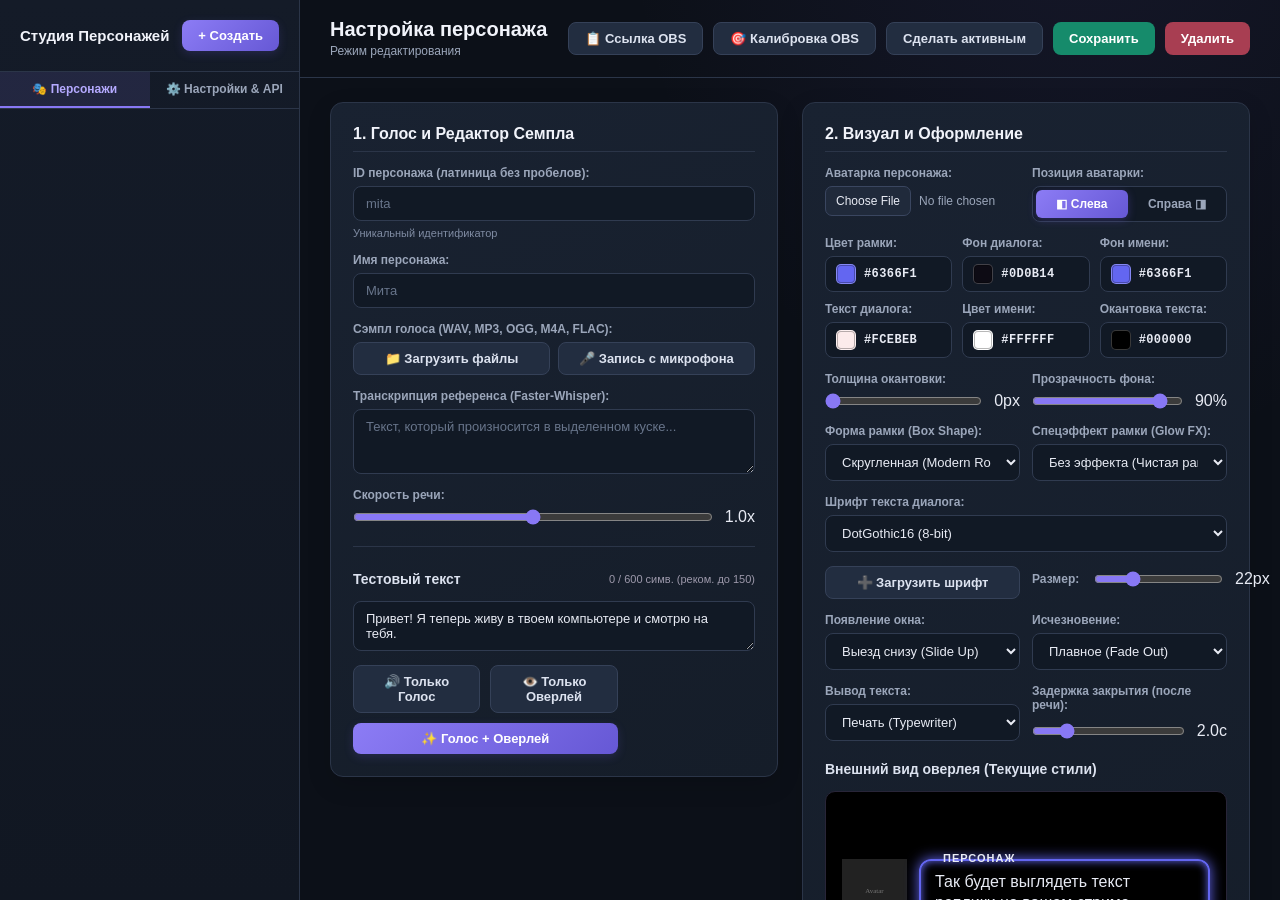
==== commit dbd14d9a: "test ui redisigne" ====
--- a/web/dashboard/index.html
+++ b/web/dashboard/index.html
@@ -1,611 +1,636 @@
-<!DOCTYPE html>
-<html lang="ru">
-<head>
-  <meta charset="UTF-8">
-  <title>TTS & Overlay Studio</title>
-  <link rel="icon" href="/favicon.ico">
-  <link rel="stylesheet" href="/fonts/fonts.css">
-  <link rel="stylesheet" href="style.css">
-  <script src="vendor/wavesurfer.min.js"></script>
-  <script src="vendor/regions.min.js"></script>
-</head>
-<body>
-  <div class="app-layout">
-    <aside class="sidebar">
-      <div class="sidebar-header">
-        <h2>Студия Персонажей</h2>
-        <button id="btn-new-char" class="btn btn-primary">+ Создать</button>
-      </div>
-      <div class="nav-tabs">
-        <button id="tab-btn-characters" class="nav-tab-btn active">🎭 Персонажи</button>
-        <button id="tab-btn-settings" class="nav-tab-btn">⚙️ Настройки & API</button>
-      </div>
-      <div id="character-list" class="char-list"></div>
-    </aside>
-
-    <!-- ВКЛАДКА 1: РЕДАКТОР ПЕРСОНАЖЕЙ -->
-    <main class="main-content" id="view-characters">
-      <header class="content-header">
-        <div>
-          <h1 id="editor-title">Настройка персонажа</h1>
-          <span id="editor-mode-badge" class="mode-badge">Режим редактирования</span>
-        </div>
-        <div class="header-actions">
-          <button id="btn-copy-obs-url" class="btn btn-secondary" title="Скопировать ссылку для Browser Source в OBS">📋 Ссылка OBS</button>
-          <button id="btn-copy-obs-test-url" class="btn btn-secondary" title="Скопировать ссылку со статичным окном для удобной обрезки (Alt) и выравнивания в OBS">🎯 Калибровка OBS</button>
-          <button id="btn-set-active" class="btn btn-secondary">Сделать активным</button>
-          <button id="btn-save-char" class="btn btn-success">Сохранить</button>
-          <button id="btn-delete-char" class="btn btn-danger">Удалить</button>
-        </div>
-      </header>
-
-      <div class="editor-grid">
-        <section class="card">
-          <h2>1. Голос и Редактор Семпла</h2>
-          <div class="form-group">
-            <label>ID персонажа (латиница без пробелов):</label>
-            <input type="text" id="char-id" placeholder="mita">
-            <small id="char-id-hint" class="hint-text">Уникальный идентификатор</small>
-          </div>
-          <div class="form-group">
-            <label>Имя персонажа:</label>
-            <input type="text" id="char-name" placeholder="Мита">
-          </div>
-          
-          <div class="form-group">
-            <label>Сэмпл голоса (WAV, MP3, OGG, M4A, FLAC):</label>
-            <div class="sample-source-buttons">
-              <input type="file" id="voice-file-input" accept="audio/*" multiple class="hidden-file-input">
-              <button id="btn-choose-files" class="btn btn-secondary btn-full">📁 Загрузить файлы</button>
-              <button id="btn-record-mic" class="btn btn-secondary btn-full">🎤 Запись с микрофона</button>
-            </div>
-          </div>
-
-          <div id="recording-indicator" class="recording-box hidden">
-            <span class="rec-dot"></span>
-            <span id="recording-timer">Идет запись: 00:00</span>
-            <button id="btn-stop-record" class="btn btn-sm btn-danger">■ Завершить запись</button>
-          </div>
-
-          <div id="stitcher-container" class="stitcher-box hidden">
-            <div class="stitcher-header">
-              <span id="stitcher-count-info">Фрагментов: 0</span>
-              <button id="btn-clear-stitcher" class="btn btn-sm btn-danger">Очистить список</button>
-            </div>
-            <div id="stitcher-file-list" class="stitcher-list"></div>
-          </div>
-
-          <div id="waveform-container" class="waveform-box hidden">
-            <div id="waveform"></div>
-            <div class="waveform-controls">
-              <button id="btn-play-region" class="btn btn-sm btn-secondary">▶ Слушать</button>
-              <button id="btn-apply-trim" class="btn btn-sm btn-primary" title="Оставляет выделенный отрезок и распознает его в Whisper через RAM">✂ Обрезать и распознать</button>
-              <button id="btn-normalize" class="btn btn-sm btn-secondary" title="Выравнивание громкости в RAM">🔊 Выровнять громкость</button>
-              <button id="btn-isolate-vocal" class="btn btn-sm btn-secondary" title="Demucs изоляция голоса">🎵 Очистить голос (Demucs)</button>
-              <button id="btn-restore-noise" class="btn btn-sm btn-secondary hidden" title="Сбросить все обработки">↩ Исходный звук</button>
-              <span id="region-time-info" class="time-info">0.0с - 0.0с</span>
-            </div>
-
-            <div class="denoise-slider-row">
-              <label>Уровень нормализации:</label>
-              <input type="range" id="normalize-target" min="0.5" max="1.0" step="0.05" value="0.95">
-              <span id="normalize-target-val">95%</span>
-            </div>
-
-            <div class="denoise-slider-row" style="margin-top: 4px;">
-              <label>Качество очистки (Demucs Shifts):</label>
-              <select id="demucs-shifts" style="width: auto; padding: 2px 8px; font-size: 11px;">
-                <option value="1">1x (Быстро, базовый)</option>
-                <option value="2" selected>2x (Оптимально, студийный)</option>
-                <option value="4">4x (Максимум, глубокая очистка)</option>
-              </select>
-            </div>
-          </div>
-
-          <div class="form-group">
-            <label>Транскрипция референса (Faster-Whisper):</label>
-            <textarea id="ref-text" rows="3" placeholder="Текст, который произносится в выделенном куске..."></textarea>
-          </div>
-          
-          <div class="form-group">
-            <label>Скорость речи:</label>
-            <div class="slider-row">
-              <input type="range" id="speed-slider" min="0.5" max="1.5" step="0.05" value="1.0">
-              <span id="speed-val">1.0x</span>
-            </div>
-          </div>
-
-          <hr class="divider">
-
-          <div class="test-header">
-            <h3>Тестовый текст</h3>
-            <span class="char-limit-badge" id="char-count-badge">0 / 600 симв. (реком. до 150)</span>
-          </div>
-
-          <div class="form-group">
-            <textarea id="test-tts-text" rows="2" maxlength="600">Привет! Я теперь живу в твоем компьютере и смотрю на тебя.</textarea>
-          </div>
-
-          <div class="test-buttons-grid">
-            <button id="btn-test-tts-only" class="btn btn-secondary">🔊 Только Голос</button>
-            <button id="btn-test-overlay-only" class="btn btn-secondary">👁️ Только Оверлей</button>
-            <button id="btn-test-combo" class="btn btn-primary btn-combo">✨ Голос + Оверлей</button>
-          </div>
-
-          <div id="tts-audio-container" class="audio-box hidden">
-            <audio id="tts-result-player" controls></audio>
-            
-            <div class="export-actions-row">
-              <button id="btn-download-wav" class="btn btn-sm btn-secondary">💾 Скачать WAV</button>
-              <button id="btn-convert-telegram-ogg" class="btn btn-sm btn-secondary">📱 В Telegram Voice (OGG)</button>
-            </div>
-
-            <div id="telegram-player-box" class="telegram-box hidden">
-              <span class="tg-label">Telegram Voice (Opus 32k):</span>
-              <audio id="telegram-result-player" controls></audio>
-              <button id="btn-download-ogg" class="btn btn-sm btn-primary">⬇ Скачать .OGG</button>
-            </div>
-          </div>
-        </section>
-
-        <section class="card">
-          <h2>2. Визуал и Оформление</h2>
-          
-          <div class="form-row-2">
-            <div class="form-group">
-              <label>Аватарка персонажа:</label>
-              <input type="file" id="avatar-file-input" accept="image/png,image/jpeg">
-            </div>
-            <div class="form-group">
-              <label>Позиция аватарки:</label>
-              <select id="avatar-position">
-                <option value="left">Слева от окна (Left)</option>
-                <option value="right">Справа от окна (Right)</option>
-              </select>
-            </div>
-          </div>
-
-          <div class="color-grid-extended">
-            <div class="form-group">
-              <label>Цвет рамки:</label>
-              <input type="color" id="border-color" value="#6366f1">
-            </div>
-            <div class="form-group">
-              <label>Фон диалога:</label>
-              <input type="color" id="bg-color" value="#0d0b14">
-            </div>
-            <div class="form-group">
-              <label>Текст диалога:</label>
-              <input type="color" id="text-color" value="#fcebeb">
-            </div>
-            <div class="form-group">
-              <label>Фон имени:</label>
-              <input type="color" id="name-bg-color" value="#6366f1">
-            </div>
-            <div class="form-group">
-              <label>Цвет имени:</label>
-              <input type="color" id="name-text-color" value="#ffffff">
-            </div>
-          </div>
-
-          <div class="form-row-2">
-            <div class="form-group">
-              <label>Прозрачность фона:</label>
-              <div class="slider-row">
-                <input type="range" id="bg-opacity-slider" min="0.1" max="1.0" step="0.05" value="0.9">
-                <span id="bg-opacity-val">90%</span>
-              </div>
-            </div>
-            <div class="form-group">
-              <label>Задержка закрытия (после речи):</label>
-              <div class="slider-row">
-                <input type="range" id="hide-delay-slider" min="0.5" max="8.0" step="0.5" value="2.0">
-                <span id="hide-delay-val">2.0с</span>
-              </div>
-            </div>
-          </div>
-
-          <div class="form-row-2">
-            <div class="form-group">
-              <label>Форма рамки (Box Shape):</label>
-              <select id="box-shape">
-                <option value="shape-rounded">Скругленная (Modern Rounded)</option>
-                <option value="shape-sharp">Строгая / Терминал (Cyber Sharp)</option>
-                <option value="shape-pill">Овал / Пилюля (Soft Pill)</option>
-                <option value="shape-double">Двойной контур (Retro Arcade)</option>
-              </select>
-            </div>
-            <div class="form-group">
-              <label>Спецэффект рамки (Glow FX):</label>
-              <select id="border-fx">
-                <option value="fx-none">Без эффекта (Чистая рамка)</option>
-                <option value="fx-neon">Неоновое свечение (Neon Glow)</option>
-                <option value="fx-pulse">Пульсация энергии (Pulse Glow)</option>
-                <option value="fx-rgb">RGB Shift / Хроматик</option>
-              </select>
-            </div>
-          </div>
-
-          <div class="form-group">
-            <label>Шрифт текста диалога:</label>
-            <select id="font-family">
-              <optgroup label="🎮 Пиксельные / Ретро">
-                <option value="DotGothic16">DotGothic16 (8-bit)</option>
-                <option value="Rubik Glitch">Rubik Glitch (Цифровой сбой)</option>
-                <option value="Russo One">Russo One (Аркадный / Блочный)</option>
-              </optgroup>
-              <optgroup label="👻 Хоррор и Мистика">
-                <option value="Ruslan Display">Ruslan Display (Готика / Тьма)</option>
-                <option value="Underdog">Underdog (Неровный / Тревожный)</option>
-                <option value="Kelly Slab">Kelly Slab (Криповый / Техно)</option>
-              </optgroup>
-              <optgroup label="🌸 Аниме и Ламповые">
-                <option value="Comfortaa">Comfortaa (Скругленный мягкий)</option>
-                <option value="Caveat">Caveat (Живой / Забавный)</option>
-                <option value="Neucha">Neucha (Мягкий мультяшный)</option>
-                <option value="Marck Script">Marck Script (Рукописный / Новелла)</option>
-              </optgroup>
-              <optgroup label="⚡ Киберпанк и Современные">
-                <option value="Orbitron">Orbitron (Киберпанк / Sci-Fi)</option>
-                <option value="Montserrat">Montserrat (Чистый современный)</option>
-                <option value="Roboto">Roboto (Строгий нейтральный)</option>
-              </optgroup>
-              <optgroup label="📁 Пользовательские (Свои)" id="custom-fonts-optgroup"></optgroup>
-            </select>
-          </div>
-
-          <div class="form-row-2">
-            <div class="form-group">
-              <input type="file" id="font-file-input" accept=".ttf,.otf,.woff2,.woff" class="hidden-file-input">
-              <button type="button" id="btn-upload-font" class="btn btn-secondary btn-full">➕ Загрузить шрифт</button>
-            </div>
-            <div class="form-group">
-              <div class="slider-row" style="margin-top: 4px;">
-                <label style="margin: 0; min-width: 50px;">Размер:</label>
-                <input type="range" id="font-size-slider" min="16" max="38" step="1" value="22">
-                <span id="font-size-val">22px</span>
-              </div>
-            </div>
-          </div>
-
-          <div class="form-row-3">
-            <div class="form-group">
-              <label>Появление окна:</label>
-              <select id="entrance-animation">
-                <option value="slide-up">Выезд снизу (Slide Up)</option>
-                <option value="slide-side">Выезд сбоку (Slide Side)</option>
-                <option value="pop-up">Пружинящий Pop-Up</option>
-                <option value="zoom-bounce">Зум (Zoom Bounce)</option>
-                <option value="glitch-enter">Глитч-вход</option>
-                <option value="flip-in">3D Flip</option>
-                <option value="fade-in">Fade-In</option>
-              </select>
-            </div>
-            <div class="form-group">
-              <label>Исчезновение:</label>
-              <select id="exit-animation">
-                <option value="fade-out">Плавное (Fade Out)</option>
-                <option value="slide-down">Уезд вниз (Slide Down)</option>
-                <option value="zoom-out">Сжатие (Zoom Out)</option>
-                <option value="glitch-exit">Глитч-сбой</option>
-              </select>
-            </div>
-            <div class="form-group">
-              <label>Вывод текста:</label>
-              <select id="text-animation">
-                <option value="typewriter">Печать (Typewriter)</option>
-                <option value="word-fade">Словами (Word Fade)</option>
-                <option value="glitch-decode">Декодер (Glitch)</option>
-                <option value="wavy-text">Волна (Wavy)</option>
-                <option value="instant">Мгновенно</option>
-              </select>
-            </div>
-          </div>
-
-          <div class="preview-section-title">
-            <h3>Внешний вид оверлея (Текущие стили)</h3>
-          </div>
-          <div class="static-preview-stage">
-            <div id="static-overlay-box" class="overlay-container-preview">
-              <div class="avatar-box" id="static-avatar-box">
-                <img id="static-avatar" src="data:image/svg+xml,%3Csvg xmlns='http://www.w3.org/2000/svg' width='150' height='150'%3E%3Crect width='150' height='150' fill='%23222'/%3E%3Ctext x='50%25' y='50%25' fill='%23777' dominant-baseline='middle' text-anchor='middle'%3EAvatar%3C/text%3E%3C/svg%3E">
-              </div>
-              <div class="dialogue-box shape-rounded fx-neon" id="static-dialogue-box">
-                <div class="name-tag" id="static-name-tag">Персонаж</div>
-                <span class="dialogue-text" id="static-text">Так будет выглядеть текст реплики на вашем стриме...</span>
-              </div>
-            </div>
-          </div>
-
-          <div class="preview-section-title">
-            <h3>Сцена анимации диалога (OBS Test)</h3>
-          </div>
-          <div class="dynamic-preview-stage">
-            <div id="dynamic-overlay-container" class="overlay-container-preview anim-container">
-              <div class="avatar-box" id="dynamic-avatar-box">
-                <img id="dynamic-avatar" src="data:image/svg+xml,%3Csvg xmlns='http://www.w3.org/2000/svg' width='150' height='150'%3E%3Crect width='150' height='150' fill='%23222'/%3E%3Ctext x='50%25' y='50%25' fill='%23777' dominant-baseline='middle' text-anchor='middle'%3EAvatar%3C/text%3E%3C/svg%3E">
-              </div>
-              <div class="dialogue-box shape-rounded fx-neon" id="dynamic-dialogue-box">
-                <div class="name-tag" id="dynamic-name-tag">Персонаж</div>
-                <span class="dialogue-text" id="dynamic-text-target"><span class="cursor" id="dynamic-cursor"></span></span>
-              </div>
-            </div>
-          </div>
-        </section>
-      </div>
-    </main>
-
-    <!-- ВКЛАДКА 2: НАСТРОЙКИ & API & КОНСТРУКТОР -->
-    <main class="main-content hidden" id="view-settings">
-      <header class="content-header">
-        <div>
-          <h1>Настройки & C# Конструктор</h1>
-          <span class="mode-badge">Конфигурация сервера, DonationAlerts и генератор скриптов</span>
-        </div>
-        <div class="header-actions">
-          <button id="btn-save-settings" class="btn btn-success">💾 Сохранить настройки</button>
-        </div>
-      </header>
-
-      <div class="settings-grid">
-        <!-- ЛЕВАЯ КОЛОНКА -->
-        <div style="display:flex; flex-direction:column; gap:24px; min-width:0;">
-          <!-- 1. Параметры Сервера -->
-          <section class="card">
-            <h2>1. Параметры Сервера & Нейросети</h2>
-            
-            <div class="form-row-2">
-              <div class="form-group">
-                <label>Хост сервера:</label>
-                <select id="cfg-host">
-                  <option value="127.0.0.1">127.0.0.1 (Только локальный ПК)</option>
-                  <option value="0.0.0.0">0.0.0.0 (Внешний доступ / Любой интерфейс)</option>
-                </select>
-              </div>
-              <div class="form-group">
-                <label>Порт сервера:</label>
-                <input type="number" id="cfg-port" value="8765" min="1024" max="65535">
-              </div>
-            </div>
-
-            <div class="form-group">
-              <label>Качество и шаги генерации (Flow Matching Steps):</label>
-              <div class="slider-row">
-                <input type="range" id="cfg-timesteps" min="4" max="15" step="1" value="6">
-                <span id="cfg-timesteps-val" style="min-width: 40px; font-weight:700;">6 шагов</span>
-              </div>
-              <small class="hint-text">4 — максимально быстро; 6 — оптимум для стрима (по умолчанию); 10-12 — студийное качество.</small>
-            </div>
-
-            <div class="form-group" style="margin-top: 6px;">
-              <label class="checkbox-label">
-                <input type="checkbox" id="cfg-auto-open">
-                <span>Автоматически открывать WebUI в браузере при запуске сервера</span>
-              </label>
-            </div>
-          </section>
-
-          <!-- 2. Статус OBS и Оверлей -->
-          <section class="card">
-            <h2>2. Статус OBS и Оверлей</h2>
-            <div class="status-monitor-box">
-              <div class="status-row">
-                <span>Соединение с оверлеем в OBS:</span>
-                <span id="obs-status-badge" class="badge-offline">⚫ Ожидание подключения</span>
-              </div>
-            </div>
-            <small class="hint-text" style="margin-top: 4px; display: block;">💡 <b>Параметры OBS:</b> добавляя источник браузера, выставляйте разрешение такое же, как у холста (например, 1920х1080 или 2560х1440).<br>Если вы добавили новые шрифты, сменили стили или оверлей завис, зайдите в свойства источника «Браузер» в OBS и нажмите <i>«Обновить кэш текущей страницы»</i>.</small>
-
-            <div class="obs-actions-row">
-              <button id="btn-settings-copy-obs" class="btn btn-secondary">📋 Ссылка оверлея</button>
-              <button id="btn-settings-copy-test" class="btn btn-secondary">🎯 Калибровка (?test=1)</button>
-              <a href="/docs" target="_blank" class="btn btn-secondary" style="text-decoration:none;">📖 Swagger UI (/docs)</a>
-            </div>
-          </section>
-
-          <!-- 3. Интеграция с DonationAlerts -->
-          <section class="card">
-            <h2>3. Интеграция с DonationAlerts (Слушатель Донатов)</h2>
-            <div class="status-monitor-box">
-              <div class="status-row">
-                <span>Статус DonationAlerts:</span>
-                <span id="da-status-badge" class="badge-offline">⚫ Отключен</span>
-              </div>
-              <div class="status-row" style="margin-top: 4px; font-size: 11px; color: var(--text-dim);">
-                <span>Авторизованный аккаунт:</span>
-                <span id="da-user-badge" style="color: #fff; font-weight: 600;">Не авторизован</span>
-              </div>
-            </div>
-
-            <div class="form-group" style="margin-top: 6px;">
-              <label class="checkbox-label">
-                <input type="checkbox" id="da-cfg-enabled">
-                <span>Включить фоновый перехват донатов (DA Centrifugo WebSocket)</span>
-              </label>
-            </div>
-
-            <div class="form-row-2">
-              <div class="form-group">
-                <label>ID приложения:</label>
-                <input type="text" id="da-cfg-client-id" placeholder="12345">
-              </div>
-              <div class="form-group">
-                <label>Ключ API:</label>
-                <div class="input-password-wrapper">
-                  <input type="password" id="da-cfg-client-secret" placeholder="••••••••••••">
-                  <button type="button" class="btn-toggle-password" id="btn-toggle-da-secret" title="Показать/скрыть ключ">👁️</button>
-                </div>
-              </div>
-            </div>
-
-            <div class="form-row-2">
-              <div class="form-group">
-                <label>HTTP адрес Streamer.bot:</label>
-                <input type="text" id="da-cfg-sb-url" value="http://127.0.0.1:7474/DoAction">
-              </div>
-              <div class="form-group">
-                <label>Название Action в Streamer.bot:</label>
-                <input type="text" id="da-cfg-sb-action" value="Donation">
-              </div>
-            </div>
-
-            <div class="form-group">
-              <label>URL перенаправления:</label>
-              <div class="input-copy-group">
-                <input type="text" id="da-redirect-uri" readonly style="background:#12111a; color:#818cf8; font-family:monospace; font-size:11px;">
-                <button type="button" class="btn btn-secondary" id="btn-copy-da-redirect" title="Скопировать URL">📋</button>
-              </div>
-              <small class="hint-text">Создайте приложение на <a href="https://www.donationalerts.com/application/clients" target="_blank" style="color:var(--accent);">donationalerts.com/application/clients</a> и вставьте этот URL перенаправления.</small>
-            </div>
-
-            <div class="obs-actions-row">
-              <button id="btn-da-login" class="btn btn-primary">🔗 Авторизоваться в DA</button>
-              <button id="btn-da-save" class="btn btn-secondary">💾 Сохранить DA</button>
-              <button id="btn-da-test" class="btn btn-secondary" title="Отправить тестовое событие доната в Streamer.bot">🎁 Тест Доната</button>
-            </div>
-          </section>
-        </div>
-
-        <!-- ПРАВАЯ КОЛОНКА -->
-        <div style="display:flex; flex-direction:column; gap:24px; min-width:0;">
-          <!-- 4. Интерактивный генератор C# скриптов -->
-          <section class="card">
-            <h2>4. Интерактивный Генератор C# Скриптов</h2>
-            <small class="hint-text">Соберите готовый код для Streamer.bot в один клик под любое событие.</small>
-
-            <div class="form-row-2">
-              <div class="form-group">
-                <label>Тип события:</label>
-                <select id="gen-event-type">
-                  <option value="tts">💬 Озвучка чата / Награды за баллы</option>
-                  <option value="follow">⭐ Фоллоу (Подписка)</option>
-                  <option value="raid">🚀 Рейд стримера</option>
-                  <option value="donate">🎁 Донат (DonationAlerts)</option>
-                </select>
-              </div>
-              <div class="form-group">
-                <label>Выбор персонажа:</label>
-                <select id="gen-char-select">
-                  <option value="">(По умолчанию — активный персонаж)</option>
-                </select>
-                <small class="hint-text">Если оставить активным, озвучит дефолтный герой.</small>
-              </div>
-            </div>
-
-            <!-- Блок настроек для TTS -->
-            <div id="gen-options-tts" class="form-group">
-              <div class="form-row-2">
-                <div class="form-group">
-                  <label>Лимит символов:</label>
-                  <input type="number" id="gen-max-len" value="300" min="50" max="1000">
-                  <small class="hint-text">Ограничивает длину сообщения, чтобы не тормозить стрим.</small>
-                </div>
-                <div class="form-group">
-                  <label>Реакция на превышение:</label>
-                  <select id="gen-limit-action">
-                    <option value="chat">💬 Написать ошибку в чат (бот)</option>
-                    <option value="voice">🔊 Озвучить ошибку голосом</option>
-                  </select>
-                </div>
-              </div>
-              <div class="form-group" style="margin-top: 4px;">
-                <label>Текст сообщения при превышении лимита:</label>
-                <input type="text" id="gen-limit-text" value="Твое сообщение слишком длинное! Максимальный лимит — 300 символов.">
-              </div>
-            </div>
-
-            <!-- Блок настроек для Фоллоу / Рейда -->
-            <div id="gen-options-phrases" class="form-group hidden">
-              <div class="form-group">
-                <label>Режим приветствия:</label>
-                <select id="gen-phrase-mode">
-                  <option value="single">Одна статичная фраза</option>
-                  <option value="random" selected>Случайная фраза из списка</option>
-                </select>
-              </div>
-
-              <div class="form-group">
-                <label>Шаблоны фраз:</label>
-                <div id="gen-phrases-container" class="phrases-container">
-                  <!-- Динамические строки фраз -->
-                </div>
-                <button type="button" id="btn-add-phrase" class="btn btn-sm btn-secondary hidden" style="margin-top: 6px; width: fit-content;">➕ Добавить вариант фразы</button>
-                <small class="hint-text" id="gen-vars-hint" style="margin-top: 4px;">📌 Переменные: <code>{user}</code> — ник зрителя.</small>
-              </div>
-            </div>
-
-            <!-- Блок настроек для Донатов -->
-            <div id="gen-options-donate" class="form-group hidden">
-              <div class="form-group">
-                <label>Шаблон при донате БЕЗ сообщения:</label>
-                <input type="text" id="gen-donate-nomessage" value="Спасибо, {user}, за поддержку в размере {amount}!">
-              </div>
-              <div class="form-group" style="margin-top: 4px;">
-                <label>Шаблон при донате С сообщением:</label>
-                <input type="text" id="gen-donate-withmessage" value="{user} прислал {amount} с сообщением: {message}">
-              </div>
-              <small class="hint-text" style="margin-top: 4px;">📌 Переменные: <code>{user}</code> — ник донатера, <code>{amount}</code> — сумма со словом валюты, <code>{message}</code> — текст доната.</small>
-            </div>
-
-            <div class="snippet-box" style="margin-top: 6px;">
-              <div class="snippet-header">
-                <span>Сгенерированный C# код (Streamer.bot)</span>
-                <button class="btn btn-sm btn-primary" id="btn-copy-generated">📋 Копировать готовый C#</button>
-              </div>
-              <pre><code id="code-generated">/* Настройте параметры выше */</code></pre>
-            </div>
-          </section>
-
-          <!-- 5. Базовые примеры интеграции (API) -->
-          <section class="card">
-            <h2>5. Базовые примеры интеграции (API)</h2>
-            <small class="hint-text">Эндпоинт <code>POST /speak</code> принимает JSON. Параметры <code>character</code> (ID) и <code>speed</code> (скорость) опциональны — если их не передавать, используется активный по умолчанию персонаж.</small>
-
-            <div class="snippet-box">
-              <div class="snippet-header">
-                <span>cURL (Консоль / Запрос)</span>
-                <button class="btn btn-sm btn-secondary" onclick="copySnippetText(this.parentElement.nextElementSibling.innerText)">📋</button>
-              </div>
-              <pre><code># Озвучка активным персонажем:
-curl -X POST "http://127.0.0.1:8765/speak" \
-     -H "Content-Type: application/json" \
-     -d "{\"text\": \"Привет, мир!\"}" \
-     --output speech.wav
-
-# Озвучка с явным указанием персонажа и скорости:
-curl -X POST "http://127.0.0.1:8765/speak" \
-     -H "Content-Type: application/json" \
-     -d "{\"text\": \"Привет!\", \"character\": \"mita\", \"speed\": 1.1}" \
-     --output speech.wav</code></pre>
-            </div>
-
-            <div class="snippet-box">
-              <div class="snippet-header">
-                <span>Python</span>
-                <button class="btn btn-sm btn-secondary" onclick="copySnippetText(this.parentElement.nextElementSibling.innerText)">📋</button>
-              </div>
-              <pre><code>import requests
-
-url = "http://127.0.0.1:8765/speak"
-payload = {
-    "text": "Привет от нейросети!",
-    "character": "mita",  # Необязательно (по умолчанию активный)
-    "speed": 1.0          # Необязательно (от 0.5 до 1.5)
-}
-
-response = requests.post(url, json=payload)
-if response.status_code == 200:
-    with open("output.wav", "wb") as f:
-        f.write(response.content)
-    print("Звук сохранен в output.wav")</code></pre>
-            </div>
-          </section>
-        </div>
-      </div>
-    </main>
-  </div>
-
-  <script src="builder.js"></script>
-  <script src="app.js"></script>
-</body>
-</html>
+<!DOCTYPE html>
+<html lang="ru">
+<head>
+    <meta charset="UTF-8">
+    <title>TTS & Overlay Studio</title>
+    <link rel="icon" href="/favicon.ico">
+    <link rel="stylesheet" href="/fonts/fonts.css">
+    <link rel="stylesheet" href="style.css">
+    <script src="vendor/wavesurfer.min.js"></script>
+    <script src="vendor/regions.min.js"></script>
+</head>
+<body>
+    <div class="app-layout">
+        <aside class="sidebar">
+            <div class="sidebar-header">
+                <h2>Студия Персонажей</h2>
+                <button id="btn-new-char" class="btn btn-primary">+ Создать</button>
+            </div>
+            <div class="nav-tabs">
+                <button id="tab-btn-characters" class="nav-tab-btn active">🎭 Персонажи</button>
+                <button id="tab-btn-settings" class="nav-tab-btn">⚙️ Настройки & API</button>
+            </div>
+            <div id="character-list" class="char-list"></div>
+        </aside>
+
+        <!-- ВКЛАДКА 1: РЕДАКТОР ПЕРСОНАЖЕЙ -->
+        <main class="main-content" id="view-characters">
+            <header class="content-header">
+                <div>
+                    <h1 id="editor-title">Настройка персонажа</h1>
+                    <span id="editor-mode-badge" class="mode-badge">Режим редактирования</span>
+                </div>
+                <div class="header-actions">
+                    <button id="btn-copy-obs-url" class="btn btn-secondary" title="Скопировать ссылку для Browser Source в OBS">📋 Ссылка OBS</button>
+                    <button id="btn-copy-obs-test-url" class="btn btn-secondary" title="Скопировать ссылку со статичным окном для удобной обрезки (Alt) и выравнивания в OBS">🎯 Калибровка OBS</button>
+                    <button id="btn-set-active" class="btn btn-secondary">Сделать активным</button>
+                    <button id="btn-save-char" class="btn btn-success">Сохранить</button>
+                    <button id="btn-delete-char" class="btn btn-danger">Удалить</button>
+                </div>
+            </header>
+
+            <div class="editor-grid">
+                <section class="card">
+                    <h2>1. Голос и Редактор Семпла</h2>
+                    <div class="form-group">
+                        <label>ID персонажа (латиница без пробелов):</label>
+                        <input type="text" id="char-id" placeholder="mita">
+                        <small id="char-id-hint" class="hint-text">Уникальный идентификатор</small>
+                    </div>
+                    <div class="form-group">
+                        <label>Имя персонажа:</label>
+                        <input type="text" id="char-name" placeholder="Мита">
+                    </div>
+                    
+                    <div class="form-group">
+                        <label>Сэмпл голоса (WAV, MP3, OGG, M4A, FLAC):</label>
+                        <div class="sample-source-buttons">
+                            <input type="file" id="voice-file-input" accept="audio/*" multiple class="hidden-file-input">
+                            <button id="btn-choose-files" class="btn btn-secondary btn-full">📁 Загрузить файлы</button>
+                            <button id="btn-record-mic" class="btn btn-secondary btn-full">🎤 Запись с микрофона</button>
+                        </div>
+                    </div>
+
+                    <div id="recording-indicator" class="recording-box hidden">
+                        <span class="rec-dot"></span>
+                        <span id="recording-timer">Идет запись: 00:00</span>
+                        <button id="btn-stop-record" class="btn btn-sm btn-danger">■ Завершить запись</button>
+                    </div>
+
+                    <div id="stitcher-container" class="stitcher-box hidden">
+                        <div class="stitcher-header">
+                            <span id="stitcher-count-info">Фрагментов: 0</span>
+                            <button id="btn-clear-stitcher" class="btn btn-sm btn-danger">Очистить список</button>
+                        </div>
+                        <div id="stitcher-file-list" class="stitcher-list"></div>
+                    </div>
+
+                    <div id="waveform-container" class="waveform-box hidden">
+                        <div id="waveform"></div>
+                        <div class="waveform-controls">
+                            <button id="btn-play-region" class="btn btn-sm btn-secondary">▶ Слушать</button>
+                            <button id="btn-apply-trim" class="btn btn-sm btn-primary" title="Оставляет выделенный отрезок и распознает его в Whisper через RAM">✂ Обрезать и распознать</button>
+                            <button id="btn-normalize" class="btn btn-sm btn-secondary" title="Выравнивание громкости в RAM">🔊 Выровнять громкость</button>
+                            <button id="btn-isolate-vocal" class="btn btn-sm btn-secondary" title="Demucs изоляция голоса">🎵 Очистить голос (Demucs)</button>
+                            <button id="btn-restore-noise" class="btn btn-sm btn-secondary hidden" title="Сбросить все обработки">↩ Исходный звук</button>
+                            <span id="region-time-info" class="time-info">0.0с - 0.0с</span>
+                        </div>
+
+                        <div class="denoise-slider-row">
+                            <label>Уровень нормализации:</label>
+                            <input type="range" id="normalize-target" min="0.5" max="1.0" step="0.05" value="0.95">
+                            <span id="normalize-target-val">95%</span>
+                        </div>
+
+                        <div class="denoise-slider-row" style="margin-top: 4px;">
+                            <label>Качество очистки (Demucs Shifts):</label>
+                            <select id="demucs-shifts" style="width: auto; padding: 2px 8px; font-size: 11px;">
+                                <option value="1">1x (Быстро, базовый)</option>
+                                <option value="2" selected>2x (Оптимально, студийный)</option>
+                                <option value="4">4x (Максимум, глубокая очистка)</option>
+                            </select>
+                        </div>
+                    </div>
+
+                    <div class="form-group">
+                        <label>Транскрипция референса (Faster-Whisper):</label>
+                        <textarea id="ref-text" rows="3" placeholder="Текст, который произносится в выделенном куске..."></textarea>
+                    </div>
+                    
+                    <div class="form-group">
+                        <label>Скорость речи:</label>
+                        <div class="slider-row">
+                            <input type="range" id="speed-slider" min="0.5" max="1.5" step="0.05" value="1.0">
+                            <span id="speed-val">1.0x</span>
+                        </div>
+                    </div>
+
+                    <hr class="divider">
+
+                    <div class="test-header">
+                        <h3>Тестовый текст</h3>
+                        <span class="char-limit-badge" id="char-count-badge">0 / 600 симв. (реком. до 150)</span>
+                    </div>
+
+                    <div class="form-group">
+                        <textarea id="test-tts-text" rows="2" maxlength="600">Привет! Я теперь живу в твоем компьютере и смотрю на тебя.</textarea>
+                    </div>
+
+                    <div class="test-buttons-grid">
+                        <button id="btn-test-tts-only" class="btn btn-secondary">🔊 Только Голос</button>
+                        <button id="btn-test-overlay-only" class="btn btn-secondary">👁️ Только Оверлей</button>
+                        <button id="btn-test-combo" class="btn btn-primary btn-combo">✨ Голос + Оверлей</button>
+                    </div>
+
+                    <div id="tts-audio-container" class="audio-box hidden">
+                        <audio id="tts-result-player" controls></audio>
+                        
+                        <div class="export-actions-row">
+                            <button id="btn-download-wav" class="btn btn-sm btn-secondary">💾 Скачать WAV</button>
+                            <button id="btn-convert-telegram-ogg" class="btn btn-sm btn-secondary">📱 В Telegram Voice (OGG)</button>
+                        </div>
+
+                        <div id="telegram-player-box" class="telegram-box hidden">
+                            <span class="tg-label">Telegram Voice (Opus 32k):</span>
+                            <audio id="telegram-result-player" controls></audio>
+                            <button id="btn-download-ogg" class="btn btn-sm btn-primary">⬇ Скачать .OGG</button>
+                        </div>
+                    </div>
+                </section>
+
+                <section class="card">
+                    <h2>2. Визуал и Оформление</h2>
+                    
+                    <!-- Строка 1: Аватар и его позиция -->
+                    <div class="form-row-2">
+                        <div class="form-group">
+                            <label>Аватарка персонажа:</label>
+                            <input type="file" id="avatar-file-input" accept="image/png,image/jpeg">
+                        </div>
+                        <div class="form-group">
+                            <label>Позиция аватарки:</label>
+                            <div class="segmented-control" data-target="avatar-position">
+                                <input type="hidden" id="avatar-position" value="left">
+                                <button type="button" class="seg-btn active" data-value="left">◧ Слева</button>
+                                <button type="button" class="seg-btn" data-value="right">Справа ◨</button>
+                            </div>
+                        </div>
+                    </div>
+
+                    <!-- Строка 2: Палитра 3x2 (1-й ряд — окно, 2-й ряд — текст и окантовка) -->
+                    <div class="color-grid-3x2">
+                        <div class="form-group">
+                            <label>Цвет рамки:</label>
+                            <input type="color" id="border-color" value="#6366f1" class="studio-color-input" data-color-label="Цвет рамки">
+                        </div>
+                        <div class="form-group">
+                            <label>Фон диалога:</label>
+                            <input type="color" id="bg-color" value="#0d0b14" class="studio-color-input" data-color-label="Фон диалога">
+                        </div>
+                        <div class="form-group">
+                            <label>Фон имени:</label>
+                            <input type="color" id="name-bg-color" value="#6366f1" class="studio-color-input" data-color-label="Фон имени">
+                        </div>
+                        <div class="form-group">
+                            <label>Текст диалога:</label>
+                            <input type="color" id="text-color" value="#fcebeb" class="studio-color-input" data-color-label="Текст диалога">
+                        </div>
+                        <div class="form-group">
+                            <label>Цвет имени:</label>
+                            <input type="color" id="name-text-color" value="#ffffff" class="studio-color-input" data-color-label="Цвет имени">
+                        </div>
+                        <div class="form-group">
+                            <label>Окантовка текста:</label>
+                            <input type="color" id="text-stroke-color" value="#000000" class="studio-color-input" data-color-label="Окантовка текста">
+                        </div>
+                    </div>
+
+                    <!-- Строка 3: Толщина окантовки и прозрачность фона -->
+                    <div class="form-row-2">
+                        <div class="form-group">
+                            <label>Толщина окантовки:</label>
+                            <div class="slider-row">
+                                <input type="range" id="text-stroke-width-slider" min="0" max="4" step="0.5" value="0">
+                                <span id="text-stroke-width-val">0px</span>
+                            </div>
+                        </div>
+                        <div class="form-group">
+                            <label>Прозрачность фона:</label>
+                            <div class="slider-row">
+                                <input type="range" id="bg-opacity-slider" min="0.1" max="1.0" step="0.05" value="0.9">
+                                <span id="bg-opacity-val">90%</span>
+                            </div>
+                        </div>
+                    </div>
+
+                    <!-- Строка 4: Форма и спецэффект рамки -->
+                    <div class="form-row-2">
+                        <div class="form-group">
+                            <label>Форма рамки (Box Shape):</label>
+                            <select id="box-shape">
+                                <option value="shape-rounded">Скругленная (Modern Rounded)</option>
+                                <option value="shape-sharp">Строгая / Терминал (Cyber Sharp)</option>
+                                <option value="shape-pill">Овал / Пилюля (Soft Pill)</option>
+                                <option value="shape-double">Двойной контур (Retro Arcade)</option>
+                            </select>
+                        </div>
+                        <div class="form-group">
+                            <label>Спецэффект рамки (Glow FX):</label>
+                            <select id="border-fx">
+                                <option value="fx-none">Без эффекта (Чистая рамка)</option>
+                                <option value="fx-neon">Неоновое свечение (Neon Glow)</option>
+                                <option value="fx-pulse">Пульсация энергии (Pulse Glow)</option>
+                                <option value="fx-rgb">RGB Shift / Хроматик</option>
+                            </select>
+                        </div>
+                    </div>
+
+                    <!-- Строка 5: Шрифт и размер -->
+                    <div class="form-group">
+                        <label>Шрифт текста диалога:</label>
+                        <select id="font-family">
+                            <optgroup label="🎮 Пиксельные / Ретро">
+                                <option value="DotGothic16">DotGothic16 (8-bit)</option>
+                                <option value="Rubik Glitch">Rubik Glitch (Цифровой сбой)</option>
+                                <option value="Russo One">Russo One (Аркадный / Блочный)</option>
+                            </optgroup>
+                            <optgroup label="👻 Хоррор и Мистика">
+                                <option value="Ruslan Display">Ruslan Display (Готика / Тьма)</option>
+                                <option value="Underdog">Underdog (Неровный / Тревожный)</option>
+                                <option value="Kelly Slab">Kelly Slab (Криповый / Техно)</option>
+                            </optgroup>
+                            <optgroup label="🌸 Аниме и Ламповые">
+                                <option value="Comfortaa">Comfortaa (Скругленный мягкий)</option>
+                                <option value="Caveat">Caveat (Живой / Забавный)</option>
+                                <option value="Neucha">Neucha (Мягкий мультяшный)</option>
+                                <option value="Marck Script">Marck Script (Рукописный / Новелла)</option>
+                            </optgroup>
+                            <optgroup label="⚡ Киберпанк и Современные">
+                                <option value="Orbitron">Orbitron (Киберпанк / Sci-Fi)</option>
+                                <option value="Montserrat">Montserrat (Чистый современный)</option>
+                                <option value="Roboto">Roboto (Строгий нейтральный)</option>
+                            </optgroup>
+                            <optgroup label="📁 Пользовательские (Свои)" id="custom-fonts-optgroup"></optgroup>
+                        </select>
+                    </div>
+
+                    <div class="form-row-2">
+                        <div class="form-group">
+                            <input type="file" id="font-file-input" accept=".ttf,.otf,.woff2,.woff" class="hidden-file-input">
+                            <button type="button" id="btn-upload-font" class="btn btn-secondary btn-full">➕ Загрузить шрифт</button>
+                        </div>
+                        <div class="form-group">
+                            <div class="slider-row" style="margin-top: 4px;">
+                                <label style="margin: 0; min-width: 50px;">Размер:</label>
+                                <input type="range" id="font-size-slider" min="16" max="38" step="1" value="22">
+                                <span id="font-size-val">22px</span>
+                            </div>
+                        </div>
+                    </div>
+
+                    <!-- Строка 6: Анимации и тайминг (сетка 2x2) -->
+                    <div class="form-row-2">
+                        <div class="form-group">
+                            <label>Появление окна:</label>
+                            <select id="entrance-animation">
+                                <option value="slide-up">Выезд снизу (Slide Up)</option>
+                                <option value="slide-side">Выезд сбоку (Slide Side)</option>
+                                <option value="pop-up">Пружинящий Pop-Up</option>
+                                <option value="zoom-bounce">Зум (Zoom Bounce)</option>
+                                <option value="glitch-enter">Глитч-вход</option>
+                                <option value="flip-in">3D Flip</option>
+                                <option value="fade-in">Fade-In</option>
+                            </select>
+                        </div>
+                        <div class="form-group">
+                            <label>Исчезновение:</label>
+                            <select id="exit-animation">
+                                <option value="fade-out">Плавное (Fade Out)</option>
+                                <option value="slide-down">Уезд вниз (Slide Down)</option>
+                                <option value="zoom-out">Сжатие (Zoom Out)</option>
+                                <option value="glitch-exit">Глитч-сбой</option>
+                            </select>
+                        </div>
+                    </div>
+
+                    <div class="form-row-2">
+                        <div class="form-group">
+                            <label>Вывод текста:</label>
+                            <select id="text-animation">
+                                <option value="typewriter">Печать (Typewriter)</option>
+                                <option value="word-fade">Словами (Word Fade)</option>
+                                <option value="glitch-decode">Декодер (Glitch)</option>
+                                <option value="wavy-text">Волна (Wavy)</option>
+                                <option value="instant">Мгновенно</option>
+                            </select>
+                        </div>
+                        <div class="form-group">
+                            <label>Задержка закрытия (после речи):</label>
+                            <div class="slider-row" style="margin-top: 4px;">
+                                <input type="range" id="hide-delay-slider" min="0.5" max="8.0" step="0.5" value="2.0">
+                                <span id="hide-delay-val">2.0с</span>
+                            </div>
+                        </div>
+                    </div>
+
+                    <div class="preview-section-title">
+                        <h3>Внешний вид оверлея (Текущие стили)</h3>
+                    </div>
+                    <div class="static-preview-stage">
+                        <div id="static-overlay-box" class="overlay-container-preview">
+                            <div class="avatar-box" id="static-avatar-box">
+                                <img id="static-avatar" src="data:image/svg+xml,%3Csvg xmlns='http://www.w3.org/2000/svg' width='150' height='150'%3E%3Crect width='150' height='150' fill='%23222'/%3E%3Ctext x='50%25' y='50%25' fill='%23777' dominant-baseline='middle' text-anchor='middle'%3EAvatar%3C/text%3E%3C/svg%3E">
+                            </div>
+                            <div class="dialogue-box shape-rounded fx-neon" id="static-dialogue-box">
+                                <div class="name-tag" id="static-name-tag">Персонаж</div>
+                                <span class="dialogue-text" id="static-text">Так будет выглядеть текст реплики на вашем стриме...</span>
+                            </div>
+                        </div>
+                    </div>
+
+                    <div class="preview-section-title">
+                        <h3>Сцена анимации диалога (OBS Test)</h3>
+                    </div>
+                    <div class="dynamic-preview-stage">
+                        <div id="dynamic-overlay-container" class="overlay-container-preview anim-container">
+                            <div class="avatar-box" id="dynamic-avatar-box">
+                                <img id="dynamic-avatar" src="data:image/svg+xml,%3Csvg xmlns='http://www.w3.org/2000/svg' width='150' height='150'%3E%3Crect width='150' height='150' fill='%23222'/%3E%3Ctext x='50%25' y='50%25' fill='%23777' dominant-baseline='middle' text-anchor='middle'%3EAvatar%3C/text%3E%3C/svg%3E">
+                            </div>
+                            <div class="dialogue-box shape-rounded fx-neon" id="dynamic-dialogue-box">
+                                <div class="name-tag" id="dynamic-name-tag">Персонаж</div>
+                                <span class="dialogue-text" id="dynamic-text-target"><span class="cursor" id="dynamic-cursor"></span></span>
+                            </div>
+                        </div>
+                    </div>
+                </section>
+            </div>
+        </main>
+
+        <!-- ВКЛАДКА 2: НАСТРОЙКИ & API & КОНСТРУКТОР -->
+        <main class="main-content hidden" id="view-settings">
+            <header class="content-header">
+                <div>
+                    <h1>Настройки & C# Конструктор</h1>
+                    <span class="mode-badge">Конфигурация сервера, DonationAlerts и генератор скриптов</span>
+                </div>
+                <div class="header-actions">
+                    <button id="btn-save-settings" class="btn btn-success">💾 Сохранить настройки</button>
+                </div>
+            </header>
+
+            <div class="settings-grid">
+                <!-- ЛЕВАЯ КОЛОНКА -->
+                <div style="display:flex; flex-direction:column; gap:24px; min-width:0;">
+                    <!-- 1. Параметры Сервера -->
+                    <section class="card">
+                        <h2>1. Параметры Сервера & Нейросети</h2>
+                        
+                        <div class="form-row-2">
+                            <div class="form-group">
+                                <label>Хост сервера:</label>
+                                <div class="segmented-control" data-target="cfg-host">
+                                    <input type="hidden" id="cfg-host" value="127.0.0.1">
+                                    <button type="button" class="seg-btn active" data-value="127.0.0.1">Локальный (127.0.0.1)</button>
+                                    <button type="button" class="seg-btn" data-value="0.0.0.0">Внешний (0.0.0.0)</button>
+                                </div>
+                            </div>
+                            <div class="form-group">
+                                <label>Порт сервера:</label>
+                                <input type="number" id="cfg-port" value="8765" min="1024" max="65535">
+                            </div>
+                        </div>
+
+                        <div class="form-group">
+                            <label>Качество и шаги генерации (Flow Matching Steps):</label>
+                            <div class="slider-row">
+                                <input type="range" id="cfg-timesteps" min="4" max="15" step="1" value="6">
+                                <span id="cfg-timesteps-val" style="min-width: 40px; font-weight:700;">6 шагов</span>
+                            </div>
+                            <small class="hint-text">4 — максимально быстро; 6 — оптимум для стрима (по умолчанию); 10-12 — студийное качество.</small>
+                        </div>
+
+                        <div class="form-group" style="margin-top: 6px;">
+                            <label class="checkbox-label">
+                                <input type="checkbox" id="cfg-auto-open">
+                                <span>Автоматически открывать WebUI в браузере при запуске сервера</span>
+                            </label>
+                        </div>
+                    </section>
+
+                    <!-- 2. Статус OBS и Оверлей -->
+                    <section class="card">
+                        <h2>2. Статус OBS и Оверлей</h2>
+                        <div class="status-monitor-box">
+                            <div class="status-row">
+                                <span>Соединение с оверлеем в OBS:</span>
+                                <span id="obs-status-badge" class="badge-offline">⚫ Ожидание подключения</span>
+                            </div>
+                        </div>
+                        <small class="hint-text" style="margin-top: 4px; display: block;">💡 <b>Параметры OBS:</b> добавляя источник браузера, выставляйте разрешение такое же, как у холста (например, 1920х1080 или 2560х1440).<br>Если вы добавили новые шрифты, сменили стили или оверлей завис, зайдите в свойства источника «Браузер» в OBS и нажмите <i>«Обновить кэш текущей страницы»</i>.</small>
+
+                        <div class="obs-actions-row">
+                            <button id="btn-settings-copy-obs" class="btn btn-secondary">📋 Ссылка оверлея</button>
+                            <button id="btn-settings-copy-test" class="btn btn-secondary">🎯 Калибровка (?test=1)</button>
+                            <a href="/docs" target="_blank" class="btn btn-secondary" style="text-decoration:none;">📖 Swagger UI (/docs)</a>
+                        </div>
+                    </section>
+
+                    <!-- 3. Интеграция с DonationAlerts -->
+                    <section class="card">
+                        <h2>3. Интеграция с DonationAlerts (Слушатель Донатов)</h2>
+                        <div class="status-monitor-box">
+                            <div class="status-row">
+                                <span>Статус DonationAlerts:</span>
+                                <span id="da-status-badge" class="badge-offline">⚫ Отключен</span>
+                            </div>
+                            <div class="status-row" style="margin-top: 4px; font-size: 11px; color: var(--text-dim);">
+                                <span>Авторизованный аккаунт:</span>
+                                <span id="da-user-badge" style="color: #fff; font-weight: 600;">Не авторизован</span>
+                            </div>
+                        </div>
+
+                        <div class="form-group" style="margin-top: 6px;">
+                            <label class="checkbox-label">
+                                <input type="checkbox" id="da-cfg-enabled">
+                                <span>Включить фоновый перехват донатов (DA Centrifugo WebSocket)</span>
+                            </label>
+                        </div>
+
+                        <div class="form-row-2">
+                            <div class="form-group">
+                                <label>ID приложения:</label>
+                                <input type="text" id="da-cfg-client-id" placeholder="12345">
+                            </div>
+                            <div class="form-group">
+                                <label>Ключ API:</label>
+                                <div class="input-password-wrapper">
+                                    <input type="password" id="da-cfg-client-secret" placeholder="••••••••••••">
+                                    <button type="button" class="btn-toggle-password" id="btn-toggle-da-secret" title="Показать/скрыть ключ">👁️</button>
+                                </div>
+                            </div>
+                        </div>
+
+                        <div class="form-row-2">
+                            <div class="form-group">
+                                <label>HTTP адрес Streamer.bot:</label>
+                                <input type="text" id="da-cfg-sb-url" value="http://127.0.0.1:7474/DoAction">
+                            </div>
+                            <div class="form-group">
+                                <label>Название Action в Streamer.bot:</label>
+                                <input type="text" id="da-cfg-sb-action" value="Donation">
+                            </div>
+                        </div>
+
+                        <div class="form-group">
+                            <label>URL перенаправления:</label>
+                            <div class="input-copy-group">
+                                <input type="text" id="da-redirect-uri" readonly style="background:#12111a; color:#818cf8; font-family:monospace; font-size:11px;">
+                                <button type="button" class="btn btn-secondary" id="btn-copy-da-redirect" title="Скопировать URL">📋</button>
+                            </div>
+                            <small class="hint-text">Создайте приложение на <a href="https://www.donationalerts.com/application/clients" target="_blank" style="color:var(--accent);">donationalerts.com/application/clients</a> и вставьте этот URL перенаправления.</small>
+                        </div>
+
+                        <div class="obs-actions-row">
+                            <button id="btn-da-login" class="btn btn-primary">🔗 Авторизоваться в DA</button>
+                            <button id="btn-da-save" class="btn btn-secondary">💾 Сохранить DA</button>
+                            <button id="btn-da-test" class="btn btn-secondary" title="Отправить тестовое событие доната в Streamer.bot">🎁 Тест Доната</button>
+                        </div>
+                    </section>
+                </div>
+
+                <!-- ПРАВАЯ КОЛОНКА -->
+                <div style="display:flex; flex-direction:column; gap:24px; min-width:0;">
+                    <!-- 4. Интерактивный генератор C# скриптов -->
+                    <section class="card">
+                        <h2>4. Интерактивный Генератор C# Скриптов</h2>
+                        <small class="hint-text">Соберите готовый код для Streamer.bot в один клик под любое событие.</small>
+
+                        <div class="form-row-2">
+                            <div class="form-group">
+                                <label>Тип события:</label>
+                                <select id="gen-event-type">
+                                    <option value="tts">💬 Озвучка чата / Награды за баллы</option>
+                                    <option value="follow">⭐ Фоллоу (Подписка)</option>
+                                    <option value="raid">🚀 Рейд стримера</option>
+                                    <option value="donate">🎁 Донат (DonationAlerts)</option>
+                                </select>
+                            </div>
+                            <div class="form-group">
+                                <label>Выбор персонажа:</label>
+                                <select id="gen-char-select">
+                                    <option value="">(По умолчанию — активный персонаж)</option>
+                                </select>
+                                <small class="hint-text">Если оставить активным, озвучит дефолтный герой.</small>
+                            </div>
+                        </div>
+
+                        <!-- Блок настроек для TTS -->
+                        <div id="gen-options-tts" class="form-group">
+                            <div class="form-row-2">
+                                <div class="form-group">
+                                    <label>Лимит символов:</label>
+                                    <input type="number" id="gen-max-len" value="300" min="50" max="1000">
+                                    <small class="hint-text">Ограничивает длину сообщения, чтобы не тормозить стрим.</small>
+                                </div>
+                                <div class="form-group">
+                                    <label>Реакция на превышение:</label>
+                                    <div class="segmented-control" data-target="gen-limit-action">
+                                        <input type="hidden" id="gen-limit-action" value="chat">
+                                        <button type="button" class="seg-btn active" data-value="chat">💬 В чат (бот)</button>
+                                        <button type="button" class="seg-btn" data-value="voice">🔊 Озвучить</button>
+                                    </div>
+                                </div>
+                            </div>
+                            <div class="form-group" style="margin-top: 4px;">
+                                <label>Текст сообщения при превышении лимита:</label>
+                                <input type="text" id="gen-limit-text" value="Твое сообщение слишком длинное! Максимальный лимит — 300 символов.">
+                            </div>
+                        </div>
+
+                        <!-- Блок настроек для Фоллоу / Рейда -->
+                        <div id="gen-options-phrases" class="form-group hidden">
+                            <div class="form-group">
+                                <label>Режим приветствия:</label>
+                                <div class="segmented-control" data-target="gen-phrase-mode">
+                                    <input type="hidden" id="gen-phrase-mode" value="random">
+                                    <button type="button" class="seg-btn" data-value="single">Одна статичная фраза</button>
+                                    <button type="button" class="seg-btn active" data-value="random">Случайная из списка</button>
+                                </div>
+                            </div>
+
+                            <div class="form-group">
+                                <label>Шаблоны фраз:</label>
+                                <div id="gen-phrases-container" class="phrases-container">
+                                    <!-- Динамические строки фраз -->
+                                </div>
+                                <button type="button" id="btn-add-phrase" class="btn btn-sm btn-secondary hidden" style="margin-top: 6px; width: fit-content;">➕ Добавить вариант фразы</button>
+                                <small class="hint-text" id="gen-vars-hint" style="margin-top: 4px;">📌 Переменные: <code>{user}</code> — ник зрителя.</small>
+                            </div>
+                        </div>
+
+                        <!-- Блок настроек для Донатов -->
+                        <div id="gen-options-donate" class="form-group hidden">
+                            <div class="form-group">
+                                <label>Шаблон при донате БЕЗ сообщения:</label>
+                                <input type="text" id="gen-donate-nomessage" value="Спасибо, {user}, за поддержку в размере {amount}!">
+                            </div>
+                            <div class="form-group" style="margin-top: 4px;">
+                                <label>Шаблон при донате С сообщением:</label>
+                                <input type="text" id="gen-donate-withmessage" value="{user} прислал {amount} с сообщением: {message}">
+                            </div>
+                            <small class="hint-text" style="margin-top: 4px;">📌 Переменные: <code>{user}</code> — ник донатера, <code>{amount}</code> — сумма со словом валюты, <code>{message}</code> — текст доната.</small>
+                        </div>
+
+                        <div class="snippet-box" style="margin-top: 6px;">
+                            <div class="snippet-header">
+                                <span>Сгенерированный C# код (Streamer.bot)</span>
+                                <button class="btn btn-sm btn-primary" id="btn-copy-generated">📋 Копировать готовый C#</button>
+                            </div>
+                            <pre><code id="code-generated">/* Настройте параметры выше */</code></pre>
+                        </div>
+                    </section>
+
+                    <!-- 5. Базовые примеры интеграции (API) -->
+                    <section class="card">
+                        <h2>5. Базовые примеры интеграции (API)</h2>
+                        <small class="hint-text">Эндпоинт <code>POST /speak</code> принимает JSON. Параметры <code>character</code> (ID) и <code>speed</code> (скорость) опциональны — если их не передавать, используется активный по умолчанию персонаж.</small>
+
+                        <div class="snippet-box">
+                            <div class="snippet-header">
+                                <span>cURL (Консоль / Запрос)</span>
+                                <button class="btn btn-sm btn-secondary" onclick="copySnippetText(this.parentElement.nextElementSibling.innerText)">📋</button>
+                            </div>
+                            <pre><code># Озвучка активным персонажем:
+curl -X POST "http://127.0.0.1:8765/speak" \
+  -H "Content-Type: application/json" \
+  -d "{\"text\": \"Привет, мир!\"}" \
+  --output speech.wav
+
+# Озвучка с явным указанием персонажа и скорости:
+curl -X POST "http://127.0.0.1:8765/speak" \
+  -H "Content-Type: application/json" \
+  -d "{\"text\": \"Привет!\", \"character\": \"mita\", \"speed\": 1.1}" \
+  --output speech.wav</code></pre>
+                        </div>
+
+                        <div class="snippet-box">
+                            <div class="snippet-header">
+                                <span>Python</span>
+                                <button class="btn btn-sm btn-secondary" onclick="copySnippetText(this.parentElement.nextElementSibling.innerText)">📋</button>
+                            </div>
+                            <pre><code>import requests
+
+url = "http://127.0.0.1:8765/speak"
+payload = {
+    "text": "Привет от нейросети!",
+    "character": "mita", # Необязательно (по умолчанию активный)
+    "speed": 1.0         # Необязательно (от 0.5 до 1.5)
+}
+
+response = requests.post(url, json=payload)
+if response.status_code == 200:
+    with open("output.wav", "wb") as f:
+        f.write(response.content)
+    print("Звук сохранен в output.wav")</code></pre>
+                        </div>
+                    </section>
+                </div>
+            </div>
+        </main>
+    </div>
+
+    <script src="color-picker.js"></script>
+    <script src="app.js"></script>
+    <script src="builder.js"></script>
+</body>
+</html>
--- a/web/dashboard/style.css
+++ b/web/dashboard/style.css
@@ -1,376 +1,1097 @@
-:root {
-  --bg-main: #0b0a10;
-  --bg-card: #14131c;
-  --bg-input: #1e1c29;
-  --accent: #6366f1;
-  --accent-hover: #4f46e5;
-  --text: #eae8f0;
-  --text-dim: #9d99ab;
-  --border: #282538;
-}
-
-* { box-sizing: border-box; margin: 0; padding: 0; }
-body { font-family: 'Montserrat', sans-serif; background: var(--bg-main); color: var(--text); height: 100vh; overflow: hidden; }
-
-.app-layout { display: flex; height: 100vh; }
-
-.sidebar { width: 300px; background: var(--bg-card); border-right: 1px solid var(--border); display: flex; flex-direction: column; flex-shrink: 0; }
-.sidebar-header { padding: 20px; display: flex; justify-content: space-between; align-items: center; border-bottom: 1px solid var(--border); }
-.sidebar-header h2 { font-size: 15px; font-weight: 700; color: #fff; }
-
-.nav-tabs { display: grid; grid-template-columns: 1fr 1fr; border-bottom: 1px solid var(--border); }
-.nav-tab-btn { background: var(--bg-card); border: none; border-bottom: 2px solid transparent; color: var(--text-dim); padding: 10px; font-weight: 600; font-size: 12px; cursor: pointer; transition: 0.2s; }
-.nav-tab-btn:hover { color: #fff; background: var(--bg-input); }
-.nav-tab-btn.active { color: var(--accent); border-bottom: 2px solid var(--accent); background: rgba(99, 102, 241, 0.08); }
-
-.char-list { flex-grow: 1; overflow-y: auto; padding: 12px; display: flex; flex-direction: column; gap: 8px; }
-
-.char-item { padding: 10px 12px; border-radius: 8px; background: var(--bg-input); cursor: pointer; border: 1px solid transparent; display: flex; align-items: center; justify-content: space-between; transition: 0.2s; }
-.char-item:hover { border-color: var(--accent); }
-.char-item.active-preset { border-color: #10b981; background: rgba(16, 185, 129, 0.08); }
-.char-item.selected { border-color: var(--accent); background: rgba(99, 102, 241, 0.12); }
-
-.char-item-left { display: flex; align-items: center; gap: 10px; overflow: hidden; }
-.char-sidebar-avatar { width: 34px; height: 34px; border-radius: 50%; object-fit: cover; background: #2a273b; flex-shrink: 0; border: 1px solid var(--border); }
-.char-sidebar-avatar-placeholder { width: 34px; height: 34px; border-radius: 50%; background: #2a273b; display: flex; align-items: center; justify-content: center; font-size: 14px; color: var(--text-dim); flex-shrink: 0; border: 1px solid var(--border); }
-.char-item-info { display: flex; flex-direction: column; overflow: hidden; }
-.char-item-name { font-size: 13px; font-weight: 600; color: #fff; white-space: nowrap; overflow: hidden; text-overflow: ellipsis; }
-
-.char-badge { display: flex; align-items: center; gap: 6px; font-size: 11px; color: var(--text-dim); }
-.char-item.active-preset .char-badge { color: #10b981; }
-.active-dot { width: 7px; height: 7px; border-radius: 50%; background: #555; }
-.char-item.active-preset .active-dot { background: #10b981; box-shadow: 0 0 8px #10b981; }
-
-.char-actions-right { display: flex; align-items: center; gap: 6px; }
-.btn-quick-play { background: #282538; border: none; color: #eae8f0; width: 26px; height: 26px; border-radius: 50%; cursor: pointer; display: flex; align-items: center; justify-content: center; font-size: 11px; transition: 0.2s; }
-.btn-quick-play:hover { background: var(--accent); color: #fff; }
-
-.main-content { flex-grow: 1; display: flex; flex-direction: column; overflow-y: auto; min-width: 0; }
-.content-header { padding: 18px 30px; display: flex; justify-content: space-between; align-items: center; border-bottom: 1px solid var(--border); }
-.content-header h1 { font-size: 20px; font-weight: 700; }
-.mode-badge { font-size: 12px; color: var(--text-dim); }
-.header-actions { display: flex; gap: 10px; }
-
-.editor-grid, .settings-grid { 
-  display: grid; 
-  grid-template-columns: minmax(0, 1fr) minmax(0, 1fr); 
-  gap: 24px; 
-  padding: 24px 30px; 
-  align-items: start;
-}
-
-.card { 
-  background: var(--bg-card); 
-  border-radius: 12px; 
-  padding: 22px; 
-  border: 1px solid var(--border); 
-  display: flex; 
-  flex-direction: column; 
-  gap: 14px; 
-  min-width: 0;
-}
-.card h2 { font-size: 16px; color: #fff; border-bottom: 1px solid var(--border); padding-bottom: 8px; }
-.card h3 { font-size: 14px; color: var(--text); }
-
-.form-group { display: flex; flex-direction: column; gap: 6px; min-width: 0; }
-.form-row-2 { display: grid; grid-template-columns: minmax(0, 1fr) minmax(0, 1fr); gap: 12px; }
-.form-row-3 { display: grid; grid-template-columns: minmax(0, 1fr) minmax(0, 1fr) minmax(0, 1fr); gap: 12px; }
-.form-group label { font-size: 12px; font-weight: 600; color: var(--text-dim); }
-.hint-text { font-size: 11px; color: #777; }
-
-/* Поле с кнопкой копирования / паролем */
-.input-copy-group { display: flex; gap: 6px; align-items: center; width: 100%; }
-.input-copy-group input { flex-grow: 1; }
-
-.input-password-wrapper { position: relative; display: flex; align-items: center; width: 100%; }
-.input-password-wrapper input { width: 100%; padding-right: 36px; }
-.btn-toggle-password {
-  position: absolute; right: 8px;
-  background: transparent; border: none;
-  cursor: pointer; font-size: 14px;
-  color: var(--text-dim); opacity: 0.7;
-  transition: 0.2s;
-}
-.btn-toggle-password:hover { opacity: 1; color: #fff; }
-
-/* Ресайз textarea */
-textarea { 
-  background: var(--bg-input); 
-  border: 1px solid var(--border); 
-  border-radius: 6px; 
-  padding: 9px 12px; 
-  color: var(--text); 
-  font-family: inherit; 
-  font-size: 13px; 
-  outline: none; 
-  transition: 0.2s; 
-  width: 100%; 
-  box-sizing: border-box; 
-  resize: vertical !important; 
-  max-width: 100%;
-}
-
-input[type="text"], input[type="password"], input[type="number"], select { 
-  background: var(--bg-input); 
-  border: 1px solid var(--border); 
-  border-radius: 6px; 
-  padding: 9px 12px; 
-  color: var(--text); 
-  font-family: inherit; 
-  font-size: 13px; 
-  outline: none; 
-  transition: 0.2s; 
-  width: 100%; 
-  box-sizing: border-box; 
-}
-
-input[type="text"]:focus, input[type="password"]:focus, input[type="number"]:focus, textarea:focus, select:focus { border-color: var(--accent); }
-input[type="text"]:disabled { background: #15131f; color: #888; cursor: not-allowed; }
-
-.checkbox-label { display: flex; align-items: center; gap: 8px; font-size: 13px; cursor: pointer; color: var(--text); }
-.checkbox-label input[type="checkbox"] { width: 16px; height: 16px; accent-color: var(--accent); cursor: pointer; }
-
-.hidden-file-input { display: none; }
-.sample-source-buttons { display: grid; grid-template-columns: 1fr 1fr; gap: 8px; }
-.btn-full { width: 100%; }
-
-.recording-box { background: rgba(239, 68, 68, 0.1); border: 1px solid #ef4444; border-radius: 8px; padding: 8px 12px; display: flex; align-items: center; justify-content: space-between; }
-.rec-dot { width: 10px; height: 10px; border-radius: 50%; background: #ef4444; box-shadow: 0 0 10px #ef4444; animation: recBlink 1s infinite alternate; }
-@keyframes recBlink { 0% { opacity: 0.3; } 100% { opacity: 1; } }
-#recording-timer { font-size: 12px; font-weight: 600; color: #f87171; }
-
-.slider-row { display: flex; align-items: center; gap: 12px; }
-.slider-row input { flex-grow: 1; accent-color: var(--accent); }
-
-.color-grid-extended { display: grid; grid-template-columns: repeat(5, 1fr); gap: 8px; }
-input[type="color"] { width: 100%; height: 34px; border: none; border-radius: 6px; background: var(--bg-input); cursor: pointer; }
-
-.btn { padding: 8px 16px; border-radius: 6px; font-weight: 600; cursor: pointer; border: none; transition: 0.2s; font-size: 13px; display: inline-flex; align-items: center; justify-content: center; gap: 6px; }
-.btn-sm { padding: 5px 10px; font-size: 11px; }
-.btn-primary { background: var(--accent); color: #fff; }
-.btn-primary:hover { background: var(--accent-hover); }
-.btn-secondary { background: var(--bg-input); color: #fff; border: 1px solid var(--border); }
-.btn-secondary:hover { background: var(--border); }
-.btn-success { background: #10b981; color: #fff; }
-.btn-success:hover { background: #059669; }
-.btn-danger { background: #ef4444; color: #fff; }
-.btn-danger:hover { background: #dc2626; }
-.btn:disabled { opacity: 0.5; cursor: not-allowed; }
-.btn-combo { grid-column: span 2; }
-
-.test-header { display: flex; justify-content: space-between; align-items: center; margin-top: 4px; }
-.char-limit-badge { font-size: 11px; color: var(--text-dim); }
-.test-buttons-grid { display: grid; grid-template-columns: 1fr 1fr 1fr; gap: 10px; }
-
-.divider { border: none; height: 1px; background: var(--border); margin: 6px 0; }
-
-.audio-box { margin-top: 6px; display: flex; flex-direction: column; gap: 8px; }
-.audio-box audio { width: 100%; height: 36px; }
-.export-actions-row { display: grid; grid-template-columns: 1fr 1fr; gap: 8px; }
-
-.telegram-box { background: rgba(99, 102, 241, 0.08); border: 1px solid var(--accent); border-radius: 8px; padding: 10px 12px; display: flex; flex-direction: column; gap: 8px; }
-.tg-label { font-size: 11px; font-weight: 600; color: var(--accent); }
-
-.hidden { display: none !important; }
-
-.stitcher-box { background: #0e0d16; border: 1px solid var(--border); border-radius: 8px; padding: 10px 12px; display: flex; flex-direction: column; gap: 8px; }
-.stitcher-header { display: flex; justify-content: space-between; align-items: center; font-size: 12px; font-weight: 600; color: var(--text-dim); }
-.stitcher-list { display: flex; flex-direction: column; gap: 6px; max-height: 120px; overflow-y: auto; }
-.stitcher-item { display: flex; justify-content: space-between; align-items: center; background: var(--bg-input); padding: 6px 10px; border-radius: 6px; font-size: 11px; }
-.stitcher-item-name { max-width: 280px; white-space: nowrap; overflow: hidden; text-overflow: ellipsis; }
-.btn-remove-item { background: transparent; border: none; color: #ef4444; cursor: pointer; font-size: 12px; padding: 0 4px; }
-.btn-remove-item:hover { color: #f87171; }
-
-.waveform-box { background: #0c0b12; border: 1px solid var(--border); border-radius: 8px; padding: 12px; display: flex; flex-direction: column; gap: 10px; }
-#waveform { width: 100%; height: 75px; }
-.waveform-controls { display: flex; align-items: center; gap: 8px; flex-wrap: wrap; }
-.time-info { font-size: 11px; color: var(--text-dim); margin-left: auto; }
-
-.denoise-slider-row { display: flex; align-items: center; gap: 10px; font-size: 11px; color: var(--text-dim); border-top: 1px solid var(--border); padding-top: 8px; }
-.denoise-slider-row input { flex-grow: 1; accent-color: var(--accent); }
-
-.preview-section-title { display: flex; justify-content: space-between; align-items: baseline; margin-top: 6px; }
-
-.static-preview-stage, .dynamic-preview-stage {
-  background: #000;
-  border-radius: 10px;
-  border: 1px solid var(--border);
-  height: 150px;
-  min-height: 150px;
-  max-height: 150px;
-  display: flex;
-  align-items: flex-end;
-  justify-content: center;
-  padding: 18px 16px 14px 16px;
-  overflow: hidden;
-  position: relative;
-  perspective: 1000px;
-  box-sizing: border-box;
-  width: 100%;
-}
-
-.overlay-container-preview {
-  display: flex;
-  align-items: flex-end;
-  width: 100%;
-  max-width: 100%;
-  gap: 12px;
-  margin-bottom: 0;
-  min-width: 0;
-}
-.overlay-container-preview.avatar-right {
-  flex-direction: row-reverse;
-}
-
-.avatar-box {
-  width: 65px;
-  height: 65px;
-  flex-shrink: 0;
-  margin-bottom: 2px;
-}
-.avatar-box.hidden { display: none !important; }
-.avatar-box img { width: 100%; height: 100%; object-fit: contain; }
-
-.dialogue-box {
-  flex: 1 1 0%;
-  width: 100%;
-  min-width: 0;
-  max-width: 100%;
-  border: 2px solid var(--border-color, #6366f1);
-  padding: 10px 14px;
-  position: relative;
-  min-height: 52px;
-  box-sizing: border-box;
-  transition: border-radius 0.2s, box-shadow 0.2s;
-  overflow: visible;
-}
-
-.shape-rounded { border-radius: 12px; }
-.shape-sharp   { border-radius: 0px; }
-.shape-pill    { border-radius: 22px; padding: 12px 18px; }
-.shape-double  { border-radius: 8px; border-width: 4px; border-style: double; }
-
-.fx-none   { box-shadow: none; }
-.fx-neon   { box-shadow: 0 0 14px var(--border-color, #6366f1), inset 0 0 8px var(--border-color, #6366f1); }
-.fx-pulse  { animation: glowPulse 2.2s ease-in-out infinite alternate; }
-@keyframes glowPulse {
-  0%   { box-shadow: 0 0 4px var(--border-color, #6366f1); }
-  100% { box-shadow: 0 0 20px var(--border-color, #6366f1), inset 0 0 10px var(--border-color, #6366f1); }
-}
-.fx-rgb { animation: rgbShift 3s linear infinite; }
-@keyframes rgbShift {
-  0%   { box-shadow: -3px 0 10px red, 3px 0 10px cyan; }
-  50%  { box-shadow: 3px 0 10px magenta, -4px 0 10px lime; }
-  100% { box-shadow: -3px 0 10px red, 3px 0 10px cyan; }
-}
-
-.name-tag {
-  position: absolute;
-  top: -11px;
-  left: 14px;
-  font-size: 11px;
-  padding: 2px 8px;
-  border-radius: 4px;
-  text-transform: uppercase;
-  letter-spacing: 1px;
-  font-weight: 700;
-  white-space: nowrap;
-  z-index: 2;
-}
-
-.dialogue-text {
-  display: block;
-  width: 100%;
-  line-height: 1.35;
-  word-wrap: break-word;
-  overflow-wrap: anywhere;
-  white-space: normal;
-}
-
-.cursor {
-  display: inline-block;
-  width: 2px;
-  height: 1.15em;
-  margin-left: 2px;
-  vertical-align: -0.15em;
-  background-color: currentColor;
-  animation: blink 0.7s infinite;
-}
-
-@keyframes blink {
-  0%, 49% { opacity: 1; }
-  50%, 100% { opacity: 0; }
-}
-
-.anim-container { opacity: 0; pointer-events: none; transition: opacity 0.3s ease; }
-.anim-container.active { opacity: 1; }
-
-.anim-slide-up { transform: translateY(24px); }
-.anim-slide-up.active { transform: translateY(0); transition: transform 0.4s cubic-bezier(0.18, 0.89, 0.32, 1.28), opacity 0.3s ease; }
-
-.anim-slide-side { transform: translateX(-30px); }
-.anim-slide-side.active { transform: translateX(0); transition: transform 0.4s cubic-bezier(0.18, 0.89, 0.32, 1.28), opacity 0.3s ease; }
-
-.anim-pop-up { transform: scale(0.7); }
-.anim-pop-up.active { transform: scale(1); transition: transform 0.4s cubic-bezier(0.18, 0.89, 0.32, 1.28), opacity 0.3s ease; }
-
-.anim-zoom-bounce { transform: scale(0.3); opacity: 0; }
-.anim-zoom-bounce.active { transform: scale(1); opacity: 1; transition: transform 0.4s cubic-bezier(0.18, 0.89, 0.32, 1.28), opacity 0.3s ease; }
-
-.anim-flip-in { transform: rotateX(90deg); transform-origin: bottom; }
-.anim-flip-in.active { transform: rotateX(0deg); transition: transform 0.4s ease, opacity 0.3s ease; }
-
-.anim-glitch-enter { transform: none; filter: blur(3px); }
-.anim-glitch-enter.active { animation: glitchAnim 0.35s steps(2, start) forwards; }
-@keyframes glitchAnim {
-  0% { transform: translate(-3px, 1px); filter: drop-shadow(2px 0 red); opacity: 0.8; }
-  25% { transform: translate(3px, -1px); filter: drop-shadow(-2px 0 cyan); }
-  50% { transform: translate(-1px, 1px); filter: drop-shadow(1px 0 red); }
-  75% { transform: translate(1px, -1px); filter: drop-shadow(-1px 0 cyan); }
-  100% { transform: translate(0, 0); filter: none; opacity: 1; }
-}
-
-.anim-fade-in { transform: none; }
-.anim-fade-in.active { opacity: 1; }
-
-.anim-exit-fade-out { animation: previewFadeOut 0.35s ease forwards; }
-@keyframes previewFadeOut { 0% { opacity: 1; } 100% { opacity: 0; } }
-
-.anim-exit-slide-down { animation: previewSlideDown 0.35s cubic-bezier(0.4, 0, 1, 1) forwards; }
-@keyframes previewSlideDown { 0% { transform: translateY(0); opacity: 1; } 100% { transform: translateY(24px); opacity: 0; } }
-
-.anim-exit-zoom-out { animation: previewZoomOut 0.35s ease forwards; }
-@keyframes previewZoomOut { 0% { transform: scale(1); opacity: 1; } 100% { transform: scale(0.7); opacity: 0; } }
-
-.anim-exit-glitch-exit { animation: previewGlitchExit 0.4s steps(2, start) forwards; }
-@keyframes previewGlitchExit {
-  0% { transform: translate(0, 0); filter: none; opacity: 1; }
-  25% { transform: translate(-3px, 1px); filter: drop-shadow(2px 0 red); }
-  50% { transform: translate(3px, -1px); filter: drop-shadow(-2px 0 cyan); }
-  75% { transform: translate(-1px, -1px); filter: blur(2px) drop-shadow(1px 0 red); opacity: 0.6; }
-  100% { transform: translate(0, 2px); filter: blur(3px); opacity: 0; }
-}
-
-.word-span { opacity: 0; display: inline-block; transform: translateY(3px); transition: opacity 0.3s ease, transform 0.3s ease; margin-right: 3px; }
-.word-span.visible { opacity: 1; transform: translateY(0); }
-.wavy-char { display: inline-block; animation: waveMotion 1.4s ease-in-out infinite alternate; }
-@keyframes waveMotion { 0% { transform: translateY(0); } 100% { transform: translateY(-3px); } }
-
-/* СТИЛИ ВКЛАДКИ НАСТРОЕК */
-.status-monitor-box { background: var(--bg-input); border: 1px solid var(--border); border-radius: 8px; padding: 12px 14px; }
-.status-row { display: flex; justify-content: space-between; align-items: center; font-size: 13px; font-weight: 600; }
-.badge-online { color: #10b981; }
-.badge-offline { color: var(--text-dim); }
-
-.obs-actions-row { display: grid; grid-template-columns: 1fr 1fr 1fr; gap: 8px; margin-top: 8px; }
-
-.phrases-container { display: flex; flex-direction: column; gap: 6px; }
-.phrase-row-item { display: flex; gap: 6px; align-items: center; }
-.phrase-row-item input { flex-grow: 1; }
-.btn-remove-phrase { background: transparent; border: none; color: #ef4444; cursor: pointer; font-size: 14px; padding: 0 6px; }
-.btn-remove-phrase:hover { color: #f87171; }
-
-.snippet-box { background: var(--bg-input); border: 1px solid var(--border); border-radius: 8px; padding: 10px 12px; display: flex; flex-direction: column; gap: 6px; }
-.snippet-header { display: flex; justify-content: space-between; align-items: center; font-size: 12px; font-weight: 600; color: var(--accent); }
-.snippet-box pre { background: #0c0b12; border: 1px solid var(--border); border-radius: 6px; padding: 10px; overflow-x: auto; max-height: 200px; }
-.snippet-box code { font-family: 'Consolas', monospace; font-size: 11px; color: #d1d5db; line-height: 1.4; }+:root {
+    --bg-main: #0b0a10;
+    --bg-card: #14131c;
+    --bg-input: #1e1c29;
+    --accent: #6366f1;
+    --accent-hover: #4f46e5;
+    --text: #eae8f0;
+    --text-dim: #9d99ab;
+    --border: #282538;
+}
+
+* { box-sizing: border-box; margin: 0; padding: 0; }
+body { font-family: 'Montserrat', sans-serif; background: var(--bg-main); color: var(--text); height: 100vh; overflow: hidden; }
+
+.app-layout { display: flex; height: 100vh; }
+
+.sidebar { width: 300px; background: var(--bg-card); border-right: 1px solid var(--border); display: flex; flex-direction: column; flex-shrink: 0; }
+.sidebar-header { padding: 20px; display: flex; justify-content: space-between; align-items: center; border-bottom: 1px solid var(--border); }
+.sidebar-header h2 { font-size: 15px; font-weight: 700; color: #fff; }
+
+.nav-tabs { display: grid; grid-template-columns: 1fr 1fr; border-bottom: 1px solid var(--border); }
+.nav-tab-btn { background: var(--bg-card); border: none; border-bottom: 2px solid transparent; color: var(--text-dim); padding: 10px; font-weight: 600; font-size: 12px; cursor: pointer; transition: 0.2s; }
+.nav-tab-btn:hover { color: #fff; background: var(--bg-input); }
+.nav-tab-btn.active { color: var(--accent); border-bottom: 2px solid var(--accent); background: rgba(99, 102, 241, 0.08); }
+
+.char-list { flex-grow: 1; overflow-y: auto; padding: 12px; display: flex; flex-direction: column; gap: 8px; }
+
+.char-item { padding: 10px 12px; border-radius: 8px; background: var(--bg-input); cursor: pointer; border: 1px solid transparent; display: flex; align-items: center; justify-content: space-between; transition: 0.2s; }
+.char-item:hover { border-color: var(--accent); }
+.char-item.active-preset { border-color: #10b981; background: rgba(16, 185, 129, 0.08); }
+.char-item.selected { border-color: var(--accent); background: rgba(99, 102, 241, 0.12); }
+
+.char-item-left { display: flex; align-items: center; gap: 10px; overflow: hidden; }
+.char-sidebar-avatar { width: 34px; height: 34px; border-radius: 50%; object-fit: cover; background: #2a273b; flex-shrink: 0; border: 1px solid var(--border); }
+.char-sidebar-avatar-placeholder { width: 34px; height: 34px; border-radius: 50%; background: #2a273b; display: flex; align-items: center; justify-content: center; font-size: 14px; color: var(--text-dim); flex-shrink: 0; border: 1px solid var(--border); }
+.char-item-info { display: flex; flex-direction: column; overflow: hidden; }
+.char-item-name { font-size: 13px; font-weight: 600; color: #fff; white-space: nowrap; overflow: hidden; text-overflow: ellipsis; }
+
+.char-badge { display: flex; align-items: center; gap: 6px; font-size: 11px; color: var(--text-dim); }
+.char-item.active-preset .char-badge { color: #10b981; }
+.active-dot { width: 7px; height: 7px; border-radius: 50%; background: #555; }
+.char-item.active-preset .active-dot { background: #10b981; box-shadow: 0 0 8px #10b981; }
+
+.char-actions-right { display: flex; align-items: center; gap: 6px; }
+.btn-quick-play { background: #282538; border: none; color: #eae8f0; width: 26px; height: 26px; border-radius: 50%; cursor: pointer; display: flex; align-items: center; justify-content: center; font-size: 11px; transition: 0.2s; }
+.btn-quick-play:hover { background: var(--accent); color: #fff; }
+
+.main-content { flex-grow: 1; display: flex; flex-direction: column; overflow-y: auto; min-width: 0; }
+.content-header { padding: 18px 30px; display: flex; justify-content: space-between; align-items: center; border-bottom: 1px solid var(--border); }
+.content-header h1 { font-size: 20px; font-weight: 700; }
+.mode-badge { font-size: 12px; color: var(--text-dim); }
+.header-actions { display: flex; gap: 10px; }
+
+.editor-grid, .settings-grid { 
+    display: grid; 
+    grid-template-columns: minmax(0, 1fr) minmax(0, 1fr); 
+    gap: 24px; 
+    padding: 24px 30px; 
+    align-items: start;
+}
+
+.card { 
+    background: var(--bg-card); 
+    border-radius: 12px; 
+    padding: 22px; 
+    border: 1px solid var(--border); 
+    display: flex; 
+    flex-direction: column; 
+    gap: 14px; 
+    min-width: 0;
+}
+.card h2 { font-size: 16px; color: #fff; border-bottom: 1px solid var(--border); padding-bottom: 8px; }
+.card h3 { font-size: 14px; color: var(--text); }
+
+.form-group { display: flex; flex-direction: column; gap: 6px; min-width: 0; }
+.form-row-2 { display: grid; grid-template-columns: minmax(0, 1fr) minmax(0, 1fr); gap: 12px; }
+.form-row-3 { display: grid; grid-template-columns: minmax(0, 1fr) minmax(0, 1fr) minmax(0, 1fr); gap: 12px; }
+.form-group label { font-size: 12px; font-weight: 600; color: var(--text-dim); }
+.hint-text { font-size: 11px; color: #777; }
+
+/* Поле с кнопкой копирования / паролем */
+.input-copy-group { display: flex; gap: 6px; align-items: center; width: 100%; }
+.input-copy-group input { flex-grow: 1; }
+
+.input-password-wrapper { position: relative; display: flex; align-items: center; width: 100%; }
+.input-password-wrapper input { width: 100%; padding-right: 36px; }
+.btn-toggle-password {
+    position: absolute; right: 8px;
+    background: transparent; border: none;
+    cursor: pointer; font-size: 14px;
+    color: var(--text-dim); opacity: 0.7;
+    transition: 0.2s;
+}
+.btn-toggle-password:hover { opacity: 1; color: #fff; }
+
+/* Ресайз textarea */
+textarea { 
+    background: var(--bg-input); 
+    border: 1px solid var(--border); 
+    border-radius: 6px; 
+    padding: 9px 12px; 
+    color: var(--text); 
+    font-family: inherit; 
+    font-size: 13px; 
+    outline: none; 
+    transition: 0.2s; 
+    width: 100%; 
+    box-sizing: border-box; 
+    resize: vertical !important; 
+    max-width: 100%;
+}
+
+input[type="text"], input[type="password"], input[type="number"], select { 
+    background: var(--bg-input); 
+    border: 1px solid var(--border); 
+    border-radius: 6px; 
+    padding: 9px 12px; 
+    color: var(--text); 
+    font-family: inherit; 
+    font-size: 13px; 
+    outline: none; 
+    transition: 0.2s; 
+    width: 100%; 
+    box-sizing: border-box; 
+}
+
+input[type="text"]:focus, input[type="password"]:focus, input[type="number"]:focus, textarea:focus, select:focus { border-color: var(--accent); }
+input[type="text"]:disabled { background: #15131f; color: #888; cursor: not-allowed; }
+
+.checkbox-label { display: flex; align-items: center; gap: 8px; font-size: 13px; cursor: pointer; color: var(--text); }
+.checkbox-label input[type="checkbox"] { width: 16px; height: 16px; accent-color: var(--accent); cursor: pointer; }
+
+.hidden-file-input { display: none; }
+.sample-source-buttons { display: grid; grid-template-columns: 1fr 1fr; gap: 8px; }
+.btn-full { width: 100%; }
+
+.recording-box { background: rgba(239, 68, 68, 0.1); border: 1px solid #ef4444; border-radius: 8px; padding: 8px 12px; display: flex; align-items: center; justify-content: space-between; }
+.rec-dot { width: 10px; height: 10px; border-radius: 50%; background: #ef4444; box-shadow: 0 0 10px #ef4444; animation: recBlink 1s infinite alternate; }
+@keyframes recBlink { 0% { opacity: 0.3; } 100% { opacity: 1; } }
+#recording-timer { font-size: 12px; font-weight: 600; color: #f87171; }
+
+.slider-row { display: flex; align-items: center; gap: 12px; }
+.slider-row input { flex-grow: 1; accent-color: var(--accent); }
+
+.color-grid-extended { display: grid; grid-template-columns: repeat(5, 1fr); gap: 8px; }
+.color-grid-3x2 { display: grid; grid-template-columns: repeat(3, minmax(0, 1fr)); gap: 10px; }
+input[type="color"] { width: 100%; height: 34px; border: none; border-radius: 6px; background: var(--bg-input); cursor: pointer; }
+
+.btn { padding: 8px 16px; border-radius: 6px; font-weight: 600; cursor: pointer; border: none; transition: 0.2s; font-size: 13px; display: inline-flex; align-items: center; justify-content: center; gap: 6px; }
+.btn-sm { padding: 5px 10px; font-size: 11px; }
+.btn-primary { background: var(--accent); color: #fff; }
+.btn-primary:hover { background: var(--accent-hover); }
+.btn-secondary { background: var(--bg-input); color: #fff; border: 1px solid var(--border); }
+.btn-secondary:hover { background: var(--border); }
+.btn-success { background: #10b981; color: #fff; }
+.btn-success:hover { background: #059669; }
+.btn-danger { background: #ef4444; color: #fff; }
+.btn-danger:hover { background: #dc2626; }
+.btn:disabled { opacity: 0.5; cursor: not-allowed; }
+.btn-combo { grid-column: span 2; }
+
+.test-header { display: flex; justify-content: space-between; align-items: center; margin-top: 4px; }
+.char-limit-badge { font-size: 11px; color: var(--text-dim); }
+.test-buttons-grid { display: grid; grid-template-columns: 1fr 1fr 1fr; gap: 10px; }
+
+.divider { border: none; height: 1px; background: var(--border); margin: 6px 0; }
+
+.audio-box { margin-top: 6px; display: flex; flex-direction: column; gap: 8px; }
+.audio-box audio { width: 100%; height: 36px; }
+.export-actions-row { display: grid; grid-template-columns: 1fr 1fr; gap: 8px; }
+
+.telegram-box { background: rgba(99, 102, 241, 0.08); border: 1px solid var(--accent); border-radius: 8px; padding: 10px 12px; display: flex; flex-direction: column; gap: 8px; }
+.tg-label { font-size: 11px; font-weight: 600; color: var(--accent); }
+
+.hidden { display: none !important; }
+
+.stitcher-box { background: #0e0d16; border: 1px solid var(--border); border-radius: 8px; padding: 10px 12px; display: flex; flex-direction: column; gap: 8px; }
+.stitcher-header { display: flex; justify-content: space-between; align-items: center; font-size: 12px; font-weight: 600; color: var(--text-dim); }
+.stitcher-list { display: flex; flex-direction: column; gap: 6px; max-height: 120px; overflow-y: auto; }
+.stitcher-item { display: flex; justify-content: space-between; align-items: center; background: var(--bg-input); padding: 6px 10px; border-radius: 6px; font-size: 11px; }
+.stitcher-item-name { max-width: 280px; white-space: nowrap; overflow: hidden; text-overflow: ellipsis; }
+.btn-remove-item { background: transparent; border: none; color: #ef4444; cursor: pointer; font-size: 12px; padding: 0 4px; }
+.btn-remove-item:hover { color: #f87171; }
+
+.waveform-box { background: #0c0b12; border: 1px solid var(--border); border-radius: 8px; padding: 12px; display: flex; flex-direction: column; gap: 10px; }
+#waveform { width: 100%; height: 75px; }
+.waveform-controls { display: flex; align-items: center; gap: 8px; flex-wrap: wrap; }
+.time-info { font-size: 11px; color: var(--text-dim); margin-left: auto; }
+
+.denoise-slider-row { display: flex; align-items: center; gap: 10px; font-size: 11px; color: var(--text-dim); border-top: 1px solid var(--border); padding-top: 8px; }
+.denoise-slider-row input { flex-grow: 1; accent-color: var(--accent); }
+
+.preview-section-title { display: flex; justify-content: space-between; align-items: baseline; margin-top: 6px; }
+
+.static-preview-stage, .dynamic-preview-stage {
+    background: #000;
+    border-radius: 10px;
+    border: 1px solid var(--border);
+    height: 150px;
+    min-height: 150px;
+    max-height: 150px;
+    display: flex;
+    align-items: flex-end;
+    justify-content: center;
+    padding: 18px 16px 14px 16px;
+    overflow: hidden;
+    position: relative;
+    perspective: 1000px;
+    box-sizing: border-box;
+    width: 100%;
+}
+
+.overlay-container-preview {
+    display: flex;
+    align-items: flex-end;
+    width: 100%;
+    max-width: 100%;
+    gap: 12px;
+    margin-bottom: 0;
+    min-width: 0;
+}
+.overlay-container-preview.avatar-right {
+    flex-direction: row-reverse;
+}
+
+.avatar-box {
+    width: 65px;
+    height: 65px;
+    flex-shrink: 0;
+    margin-bottom: 2px;
+}
+.avatar-box.hidden { display: none !important; }
+.avatar-box img { width: 100%; height: 100%; object-fit: contain; }
+
+.dialogue-box {
+    flex: 1 1 0%;
+    width: 100%;
+    min-width: 0;
+    max-width: 100%;
+    border: 2px solid var(--border-color, #6366f1);
+    padding: 10px 14px;
+    position: relative;
+    min-height: 52px;
+    box-sizing: border-box;
+    transition: border-radius 0.2s, box-shadow 0.2s;
+    overflow: visible;
+}
+
+.shape-rounded { border-radius: 12px; }
+.shape-sharp { border-radius: 0px; }
+.shape-pill { border-radius: 22px; padding: 12px 18px; }
+.shape-double { border-radius: 8px; border-width: 4px; border-style: double; }
+
+.fx-none { box-shadow: none; }
+.fx-neon { box-shadow: 0 0 14px var(--border-color, #6366f1), inset 0 0 8px var(--border-color, #6366f1); }
+.fx-pulse { animation: glowPulse 2.2s ease-in-out infinite alternate; }
+@keyframes glowPulse {
+    0% { box-shadow: 0 0 4px var(--border-color, #6366f1); }
+    100% { box-shadow: 0 0 20px var(--border-color, #6366f1), inset 0 0 10px var(--border-color, #6366f1); }
+}
+.fx-rgb { animation: rgbShift 3s linear infinite; }
+@keyframes rgbShift {
+    0% { box-shadow: -3px 0 10px red, 3px 0 10px cyan; }
+    50% { box-shadow: 3px 0 10px magenta, -4px 0 10px lime; }
+    100% { box-shadow: -3px 0 10px red, 3px 0 10px cyan; }
+}
+
+.name-tag {
+    position: absolute;
+    top: -11px;
+    left: 14px;
+    font-size: 11px;
+    padding: 2px 8px;
+    border-radius: 4px;
+    text-transform: uppercase;
+    letter-spacing: 1px;
+    font-weight: 700;
+    white-space: nowrap;
+    z-index: 2;
+}
+
+.dialogue-text {
+    display: block;
+    width: 100%;
+    line-height: 1.35;
+    word-wrap: break-word;
+    overflow-wrap: anywhere;
+    white-space: normal;
+    -webkit-text-stroke: var(--text-stroke-width, 0px) var(--text-stroke-color, #000000);
+    paint-order: stroke fill;
+}
+
+.cursor {
+    display: inline-block;
+    width: 2px;
+    height: 1.15em;
+    margin-left: 2px;
+    vertical-align: -0.15em;
+    background-color: currentColor;
+    animation: blink 0.7s infinite;
+}
+
+@keyframes blink {
+    0%, 49% { opacity: 1; }
+    50%, 100% { opacity: 0; }
+}
+
+.anim-container { opacity: 0; pointer-events: none; transition: opacity 0.3s ease; }
+.anim-container.active { opacity: 1; }
+
+.anim-slide-up { transform: translateY(24px); }
+.anim-slide-up.active { transform: translateY(0); transition: transform 0.4s cubic-bezier(0.18, 0.89, 0.32, 1.28), opacity 0.3s ease; }
+
+.anim-slide-side { transform: translateX(-30px); }
+.anim-slide-side.active { transform: translateX(0); transition: transform 0.4s cubic-bezier(0.18, 0.89, 0.32, 1.28), opacity 0.3s ease; }
+
+.anim-pop-up { transform: scale(0.7); }
+.anim-pop-up.active { transform: scale(1); transition: transform 0.4s cubic-bezier(0.18, 0.89, 0.32, 1.28), opacity 0.3s ease; }
+
+.anim-zoom-bounce { transform: scale(0.3); opacity: 0; }
+.anim-zoom-bounce.active { transform: scale(1); opacity: 1; transition: transform 0.4s cubic-bezier(0.18, 0.89, 0.32, 1.28), opacity 0.3s ease; }
+
+.anim-flip-in { transform: rotateX(90deg); transform-origin: bottom; }
+.anim-flip-in.active { transform: rotateX(0deg); transition: transform 0.4s ease, opacity 0.3s ease; }
+
+.anim-glitch-enter { transform: none; filter: blur(3px); }
+.anim-glitch-enter.active { animation: glitchAnim 0.35s steps(2, start) forwards; }
+@keyframes glitchAnim {
+    0% { transform: translate(-3px, 1px); filter: drop-shadow(2px 0 red); opacity: 0.8; }
+    25% { transform: translate(3px, -1px); filter: drop-shadow(-2px 0 cyan); }
+    50% { transform: translate(-1px, 1px); filter: drop-shadow(1px 0 red); }
+    75% { transform: translate(1px, -1px); filter: drop-shadow(-1px 0 cyan); }
+    100% { transform: translate(0, 0); filter: none; opacity: 1; }
+}
+
+.anim-fade-in { transform: none; }
+.anim-fade-in.active { opacity: 1; }
+
+.anim-exit-fade-out { animation: previewFadeOut 0.35s ease forwards; }
+@keyframes previewFadeOut { 0% { opacity: 1; } 100% { opacity: 0; } }
+
+.anim-exit-slide-down { animation: previewSlideDown 0.35s cubic-bezier(0.4, 0, 1, 1) forwards; }
+@keyframes previewSlideDown { 0% { transform: translateY(0); opacity: 1; } 100% { transform: translateY(24px); opacity: 0; } }
+
+.anim-exit-zoom-out { animation: previewZoomOut 0.35s ease forwards; }
+@keyframes previewZoomOut { 0% { transform: scale(1); opacity: 1; } 100% { transform: scale(0.7); opacity: 0; } }
+
+.anim-exit-glitch-exit { animation: previewGlitchExit 0.4s steps(2, start) forwards; }
+@keyframes previewGlitchExit {
+    0% { transform: translate(0, 0); filter: none; opacity: 1; }
+    25% { transform: translate(-3px, 1px); filter: drop-shadow(2px 0 red); }
+    50% { transform: translate(3px, -1px); filter: drop-shadow(-2px 0 cyan); }
+    75% { transform: translate(-1px, -1px); filter: blur(2px) drop-shadow(1px 0 red); opacity: 0.6; }
+    100% { transform: translate(0, 2px); filter: blur(3px); opacity: 0; }
+}
+
+.word-span { opacity: 0; display: inline-block; transform: translateY(3px); transition: opacity 0.3s ease, transform 0.3s ease; margin-right: 3px; }
+.word-span.visible { opacity: 1; transform: translateY(0); }
+.wavy-char { display: inline-block; animation: waveMotion 1.4s ease-in-out infinite alternate; }
+@keyframes waveMotion { 0% { transform: translateY(0); } 100% { transform: translateY(-3px); } }
+
+/* СТИЛИ ВКЛАДКИ НАСТРОЕК */
+.status-monitor-box { background: var(--bg-input); border: 1px solid var(--border); border-radius: 8px; padding: 12px 14px; }
+.status-row { display: flex; justify-content: space-between; align-items: center; font-size: 13px; font-weight: 600; }
+.badge-online { color: #10b981; }
+.badge-offline { color: var(--text-dim); }
+
+.obs-actions-row { display: grid; grid-template-columns: 1fr 1fr 1fr; gap: 8px; margin-top: 8px; }
+
+.phrases-container { display: flex; flex-direction: column; gap: 6px; }
+.phrase-row-item { display: flex; gap: 6px; align-items: center; }
+.phrase-row-item input { flex-grow: 1; }
+.btn-remove-phrase { background: transparent; border: none; color: #ef4444; cursor: pointer; font-size: 14px; padding: 0 6px; }
+.btn-remove-phrase:hover { color: #f87171; }
+
+.snippet-box { background: var(--bg-input); border: 1px solid var(--border); border-radius: 8px; padding: 10px 12px; display: flex; flex-direction: column; gap: 6px; }
+.snippet-header { display: flex; justify-content: space-between; align-items: center; font-size: 12px; font-weight: 600; color: var(--accent); }
+.snippet-box pre { background: #0c0b12; border: 1px solid var(--border); border-radius: 6px; padding: 10px; overflow-x: auto; max-height: 200px; }
+.snippet-box code { font-family: 'Consolas', monospace; font-size: 11px; color: #d1d5db; line-height: 1.4; }
+
+/* ============================================================
+   Dashboard UI refresh — graphite / violet-blue
+   Scoped to the application shell. Overlay preview rules above
+   intentionally remain unchanged.
+   ============================================================ */
+body {
+    background: #0c1018;
+    color: #e8ebf4;
+    color-scheme: dark;
+}
+
+.app-layout {
+    --ui-bg-main: #0c1018;
+    --ui-bg-sidebar: #111722;
+    --ui-bg-card: #171e2b;
+    --ui-bg-card-hover: #1c2534;
+    --ui-bg-input: #111925;
+    --ui-bg-raised: #202a3b;
+    --ui-border: #2b3548;
+    --ui-border-strong: #3a4660;
+    --ui-text: #e8ebf4;
+    --ui-text-muted: #9ba6ba;
+    --ui-text-soft: #7f8ba2;
+    --ui-accent: #8878f5;
+    --ui-accent-hover: #7464e4;
+    --ui-accent-soft: rgba(136, 120, 245, 0.12);
+    --ui-accent-border: rgba(136, 120, 245, 0.48);
+    color: var(--ui-text);
+    background: var(--ui-bg-main);
+}
+
+.app-layout .sidebar {
+    background: linear-gradient(180deg, #141b28 0%, var(--ui-bg-sidebar) 100%);
+    border-right-color: var(--ui-border);
+}
+
+.app-layout .sidebar-header,
+.app-layout .content-header {
+    border-color: var(--ui-border);
+}
+
+.app-layout .sidebar-header h2,
+.app-layout .content-header h1,
+.app-layout .card h2,
+.app-layout .char-item-name {
+    color: #f1f3fa;
+}
+
+.app-layout .nav-tabs {
+    border-bottom-color: var(--ui-border);
+}
+
+.app-layout .nav-tab-btn {
+    background: transparent;
+    color: var(--ui-text-muted);
+}
+
+.app-layout .nav-tab-btn:hover {
+    color: #f1f3fa;
+    background: rgba(255, 255, 255, 0.035);
+}
+
+.app-layout .nav-tab-btn.active {
+    color: #b5aaff;
+    border-bottom-color: var(--ui-accent);
+    background: var(--ui-accent-soft);
+}
+
+.app-layout .char-list {
+    scrollbar-color: #3a455b transparent;
+}
+
+.app-layout .char-item {
+    background: #192231;
+    border-color: transparent;
+}
+
+.app-layout .char-item:hover {
+    background: #202a3a;
+    border-color: var(--ui-accent-border);
+}
+
+.app-layout .char-item.selected {
+    background: rgba(116, 100, 228, 0.16);
+    border-color: var(--ui-accent);
+    box-shadow: inset 3px 0 0 var(--ui-accent);
+}
+
+.app-layout .char-item.active-preset {
+    background: rgba(35, 174, 130, 0.09);
+    border-color: rgba(65, 202, 157, 0.48);
+}
+
+.app-layout .char-item.active-preset.selected {
+    box-shadow: inset 3px 0 0 #41ca9d;
+}
+
+.app-layout .char-sidebar-avatar,
+.app-layout .char-sidebar-avatar-placeholder {
+    background: #252e40;
+    border-color: #39445a;
+}
+
+.app-layout .char-badge,
+.app-layout .mode-badge,
+.app-layout .form-group label {
+    color: var(--ui-text-muted);
+}
+
+.app-layout .char-item.active-preset .char-badge {
+    color: #55d6a5;
+}
+
+.app-layout .active-dot {
+    background: #647087;
+}
+
+.app-layout .char-item.active-preset .active-dot {
+    background: #41ca9d;
+    box-shadow: 0 0 8px rgba(65, 202, 157, 0.55);
+}
+
+.app-layout .btn-quick-play {
+    background: #2a3448;
+    color: #e8ebf4;
+}
+
+.app-layout .btn-quick-play:hover {
+    background: var(--ui-accent);
+    color: #fff;
+}
+
+.app-layout .main-content {
+    background: radial-gradient(ellipse at 80% -18%, rgba(91, 76, 174, 0.12), transparent 42%), var(--ui-bg-main);
+    scrollbar-color: #3a455b transparent;
+}
+
+.app-layout .editor-grid,
+.app-layout .settings-grid {
+    background: transparent;
+}
+
+.app-layout .card {
+    background: linear-gradient(155deg, #192231 0%, #151d29 100%);
+    border-color: var(--ui-border);
+    border-radius: 13px;
+    box-shadow: 0 8px 24px rgba(0, 0, 0, 0.14);
+}
+
+.app-layout .card h2 {
+    border-bottom-color: var(--ui-border);
+}
+
+.app-layout .card h3 {
+    color: #dce2ef;
+}
+
+.app-layout .hint-text {
+    color: var(--ui-text-soft);
+}
+
+.app-layout input[type="text"],
+.app-layout input[type="password"],
+.app-layout input[type="number"],
+.app-layout select,
+.app-layout textarea {
+    color: var(--ui-text);
+    background: var(--ui-bg-input);
+    border-color: #303b50;
+    border-radius: 8px;
+}
+
+.app-layout input[type="text"]::placeholder,
+.app-layout input[type="password"]::placeholder,
+.app-layout input[type="number"]::placeholder,
+.app-layout textarea::placeholder {
+    color: #68758b;
+    opacity: 1;
+}
+
+.app-layout input[type="text"]:hover,
+.app-layout input[type="password"]:hover,
+.app-layout input[type="number"]:hover,
+.app-layout select:hover,
+.app-layout textarea:hover {
+    border-color: #46536c;
+}
+
+.app-layout input[type="text"]:focus,
+.app-layout input[type="password"]:focus,
+.app-layout input[type="number"]:focus,
+.app-layout textarea:focus,
+.app-layout select:focus {
+    border-color: var(--ui-accent);
+    box-shadow: 0 0 0 3px rgba(136, 120, 245, 0.14);
+}
+
+.app-layout input[type="text"]:disabled,
+.app-layout input[type="password"]:disabled,
+.app-layout input[type="number"]:disabled,
+.app-layout select:disabled,
+.app-layout textarea:disabled {
+    background: #151c28;
+    color: #77839a;
+    border-color: #283245;
+    cursor: not-allowed;
+}
+
+.app-layout input[type="checkbox"],
+.app-layout input[type="range"] {
+    accent-color: var(--ui-accent);
+}
+
+.app-layout input[type="color"] {
+    border: 1px solid var(--ui-border);
+    border-radius: 8px;
+    padding: 3px;
+    background: var(--ui-bg-input);
+}
+
+.app-layout input[type="file"] {
+    color: var(--ui-text-muted);
+    font: inherit;
+    font-size: 12px;
+}
+
+.app-layout input[type="file"]::file-selector-button {
+    margin-right: 8px;
+    padding: 7px 10px;
+    border: 1px solid var(--ui-border-strong);
+    border-radius: 7px;
+    color: var(--ui-text);
+    background: var(--ui-bg-raised);
+    cursor: pointer;
+}
+
+.app-layout input[type="file"]::file-selector-button:hover {
+    border-color: var(--ui-accent-border);
+    background: #29334a;
+}
+
+/* ============================================================
+   Сегментированные переключатели (Segmented Controls)
+   ============================================================ */
+.app-layout .segmented-control {
+    display: grid;
+    grid-template-columns: 1fr 1fr;
+    gap: 3px;
+    padding: 3px;
+    background: var(--ui-bg-input);
+    border: 1px solid #303b50;
+    border-radius: 8px;
+    width: 100%;
+    min-height: 36px;
+}
+
+.app-layout .segmented-control .seg-btn {
+    border: none;
+    border-radius: 6px;
+    background: transparent;
+    color: var(--ui-text-muted);
+    font-family: inherit;
+    font-size: 12px;
+    font-weight: 600;
+    padding: 6px 8px;
+    cursor: pointer;
+    transition: background-color 0.16s ease, color 0.16s ease, box-shadow 0.16s ease;
+    white-space: nowrap;
+    overflow: hidden;
+    text-overflow: ellipsis;
+}
+
+.app-layout .segmented-control .seg-btn:hover:not(.active) {
+    color: #f1f3fa;
+    background: rgba(255, 255, 255, 0.045);
+}
+
+.app-layout .segmented-control .seg-btn.active {
+    background: linear-gradient(135deg, #8c7cf5, #6658d5);
+    color: #ffffff;
+    box-shadow: 0 2px 8px rgba(105, 88, 213, 0.32);
+}
+
+.app-layout .segmented-control .seg-btn:focus-visible {
+    outline: 2px solid var(--ui-accent);
+    outline-offset: 1px;
+}
+
+/* ============================================================
+   Кастомный Color Picker (триггер + Popover в палитре студии)
+   ============================================================ */
+.app-layout .color-picker-trigger {
+    display: flex;
+    align-items: center;
+    gap: 8px;
+    width: 100%;
+    height: 36px;
+    padding: 4px 10px;
+    background: var(--ui-bg-input);
+    border: 1px solid #303b50;
+    border-radius: 8px;
+    color: var(--ui-text);
+    font-family: 'Consolas', 'Courier New', monospace;
+    font-size: 12px;
+    font-weight: 600;
+    cursor: pointer;
+    transition: border-color 0.16s ease, box-shadow 0.16s ease, background-color 0.16s ease;
+}
+
+.app-layout .color-picker-trigger:hover {
+    border-color: #4d5c78;
+    background: #151f2e;
+}
+
+.app-layout .color-picker-trigger.is-open,
+.app-layout .color-picker-trigger:focus-visible {
+    border-color: var(--ui-accent);
+    box-shadow: 0 0 0 3px rgba(136, 120, 245, 0.16);
+    outline: none;
+}
+
+.app-layout .color-swatch-dot {
+    width: 20px;
+    height: 20px;
+    border-radius: 5px;
+    border: 1px solid rgba(255, 255, 255, 0.22);
+    flex-shrink: 0;
+    box-shadow: inset 0 0 0 1px rgba(0, 0, 0, 0.28);
+}
+
+.app-layout .color-hex-label {
+    letter-spacing: 0.4px;
+    text-transform: uppercase;
+    overflow: hidden;
+    text-overflow: ellipsis;
+}
+
+.studio-color-popover {
+    position: fixed;
+    z-index: 9999;
+    width: 248px;
+    background: #18202e;
+    border: 1px solid #3a4660;
+    border-radius: 12px;
+    padding: 12px;
+    box-shadow: 0 16px 38px rgba(0, 0, 0, 0.55), 0 0 0 1px rgba(136, 120, 245, 0.15);
+    display: flex;
+    flex-direction: column;
+    gap: 10px;
+    color: #e8ebf4;
+    font-family: 'Montserrat', sans-serif;
+    user-select: none;
+}
+
+.studio-color-popover.hidden {
+    display: none !important;
+}
+
+.cp-popover-header {
+    display: flex;
+    justify-content: space-between;
+    align-items: center;
+    font-size: 11px;
+    font-weight: 700;
+    color: #9ba6ba;
+    letter-spacing: 0.3px;
+}
+
+.cp-close-btn {
+    background: transparent;
+    border: none;
+    color: #9ba6ba;
+    cursor: pointer;
+    font-size: 13px;
+    line-height: 1;
+    padding: 2px 4px;
+    border-radius: 4px;
+}
+
+.cp-close-btn:hover {
+    color: #fff;
+    background: rgba(255, 255, 255, 0.08);
+}
+
+.cp-saturation-box {
+    position: relative;
+    width: 100%;
+    height: 132px;
+    border-radius: 8px;
+    overflow: hidden;
+    cursor: crosshair;
+    border: 1px solid rgba(255, 255, 255, 0.12);
+    background-color: #ff0000;
+    background-image:
+        linear-gradient(to top, #000000, transparent),
+        linear-gradient(to right, #ffffff, transparent);
+}
+
+.cp-saturation-cursor {
+    position: absolute;
+    width: 12px;
+    height: 12px;
+    border-radius: 50%;
+    border: 2px solid #ffffff;
+    box-shadow: 0 0 0 1.5px rgba(0, 0, 0, 0.75), 0 2px 4px rgba(0, 0, 0, 0.5);
+    transform: translate(-50%, -50%);
+    pointer-events: none;
+}
+
+.cp-hue-slider {
+    position: relative;
+    width: 100%;
+    height: 12px;
+    border-radius: 6px;
+    cursor: pointer;
+    border: 1px solid rgba(255, 255, 255, 0.12);
+    background: linear-gradient(
+        to right,
+        #ff0000 0%,
+        #ffff00 17%,
+        #00ff00 33%,
+        #00ffff 50%,
+        #0000ff 67%,
+        #ff00ff 83%,
+        #ff0000 100%
+    );
+}
+
+.cp-hue-thumb {
+    position: absolute;
+    top: 50%;
+    width: 14px;
+    height: 14px;
+    border-radius: 50%;
+    background: #ffffff;
+    border: 2px solid #18202e;
+    box-shadow: 0 0 0 1.5px rgba(255, 255, 255, 0.85), 0 2px 4px rgba(0, 0, 0, 0.5);
+    transform: translate(-50%, -50%);
+    pointer-events: none;
+}
+
+.cp-hex-row {
+    display: flex;
+    align-items: center;
+    gap: 6px;
+}
+
+.cp-preview-pill {
+    width: 28px;
+    height: 28px;
+    border-radius: 6px;
+    border: 1px solid rgba(255, 255, 255, 0.2);
+    flex-shrink: 0;
+}
+
+.cp-hex-input {
+    flex: 1;
+    height: 28px;
+    padding: 0 8px;
+    background: #111925;
+    border: 1px solid #303b50;
+    border-radius: 6px;
+    color: #f1f3fa;
+    font-family: 'Consolas', monospace;
+    font-size: 12px;
+    text-transform: uppercase;
+    outline: none;
+}
+
+.cp-hex-input:focus {
+    border-color: #8878f5;
+}
+
+.cp-copy-btn {
+    height: 28px;
+    padding: 0 8px;
+    background: #222d40;
+    border: 1px solid #354158;
+    border-radius: 6px;
+    color: #dce2ef;
+    font-size: 11px;
+    cursor: pointer;
+    transition: background-color 0.15s ease;
+}
+
+.cp-copy-btn:hover {
+    background: #2d3b54;
+    color: #fff;
+}
+
+.cp-swatches-section {
+    display: flex;
+    flex-direction: column;
+    gap: 5px;
+}
+
+.cp-swatches-title {
+    font-size: 10px;
+    font-weight: 700;
+    text-transform: uppercase;
+    letter-spacing: 0.5px;
+    color: #7f8ba2;
+}
+
+.cp-swatches-grid {
+    display: grid;
+    grid-template-columns: repeat(8, 1fr);
+    gap: 5px;
+}
+
+.cp-swatch-btn {
+    width: 100%;
+    aspect-ratio: 1;
+    border-radius: 5px;
+    border: 1px solid rgba(255, 255, 255, 0.2);
+    cursor: pointer;
+    padding: 0;
+    transition: transform 0.12s ease, border-color 0.12s ease;
+}
+
+.cp-swatch-btn:hover {
+    transform: scale(1.14);
+    border-color: #ffffff;
+}
+
+.app-layout .btn {
+    border-radius: 8px;
+    transition: background-color 0.18s ease, border-color 0.18s ease, box-shadow 0.18s ease, color 0.18s ease;
+}
+
+.app-layout .btn:focus-visible,
+.app-layout .nav-tab-btn:focus-visible,
+.app-layout .btn-quick-play:focus-visible,
+.app-layout .btn-toggle-password:focus-visible {
+    outline: 2px solid var(--ui-accent);
+    outline-offset: 2px;
+}
+
+.app-layout .btn-primary {
+    background: linear-gradient(135deg, #8c7cf5, #6658d5);
+    color: #fff;
+    box-shadow: 0 3px 10px rgba(105, 88, 213, 0.2);
+}
+
+.app-layout .btn-primary:hover {
+    background: linear-gradient(135deg, #9a8cff, #7567e6);
+    box-shadow: 0 4px 14px rgba(105, 88, 213, 0.28);
+}
+
+.app-layout .btn-secondary {
+    background: #222d40;
+    color: #dce2ef;
+    border: 1px solid #354158;
+}
+
+.app-layout .btn-secondary:hover {
+    background: #2b3850;
+    border-color: #53617d;
+}
+
+.app-layout .btn-success {
+    background: #168b6b;
+    color: #fff;
+}
+
+.app-layout .btn-success:hover {
+    background: #1ba17b;
+}
+
+.app-layout .btn-danger {
+    background: #a83e52;
+    color: #fff;
+}
+
+.app-layout .btn-danger:hover {
+    background: #c04a60;
+}
+
+.app-layout .btn:disabled {
+    opacity: 0.48;
+    box-shadow: none;
+}
+
+.app-layout .btn-toggle-password {
+    color: #9ba6ba;
+}
+
+.app-layout .btn-toggle-password:hover {
+    color: #d9d4ff;
+}
+
+.app-layout .checkbox-label {
+    color: #dce2ef;
+}
+
+.app-layout .recording-box {
+    background: rgba(239, 68, 68, 0.09);
+    border-color: rgba(239, 91, 109, 0.75);
+}
+
+.app-layout .telegram-box {
+    background: rgba(136, 120, 245, 0.08);
+    border-color: var(--ui-accent-border);
+}
+
+.app-layout .tg-label,
+.app-layout .snippet-header {
+    color: #b5aaff;
+}
+
+.app-layout .stitcher-box,
+.app-layout .waveform-box,
+.app-layout .snippet-box {
+    background: #121a27;
+    border-color: var(--ui-border);
+}
+
+.app-layout .stitcher-header {
+    color: var(--ui-text-muted);
+}
+
+.app-layout .stitcher-item {
+    background: #202a3a;
+    color: #dce2ef;
+}
+
+.app-layout .status-monitor-box {
+    background: #1b2635;
+    border-color: #344158;
+}
+
+.app-layout .badge-online {
+    color: #55d6a5;
+}
+
+.app-layout .badge-offline {
+    color: #98a4b8;
+}
+
+.app-layout .snippet-box pre {
+    background: #0c131e;
+    border-color: #2c374b;
+    color: #dce2ef;
+    scrollbar-color: #3a455b transparent;
+}
+
+.app-layout .snippet-box code {
+    color: #d7deeb;
+}
+
+.app-layout .divider {
+    background: var(--ui-border);
+}
+
+.app-layout .audio-box audio {
+    color-scheme: dark;
+}
+
+.app-layout .btn-remove-item,
+.app-layout .btn-remove-phrase {
+    color: #f07887;
+}
+
+.app-layout .btn-remove-item:hover,
+.app-layout .btn-remove-phrase:hover {
+    color: #ff9aa5;
+}
+
+.app-layout .app-layout a,
+.app-layout a {
+    color: #a99cff;
+}
+
+.app-layout a:hover {
+    color: #c5bcff;
+}
+
+.app-layout ::selection {
+    color: #fff;
+    background: rgba(136, 120, 245, 0.35);
+}
+
+.app-layout * {
+    scrollbar-width: thin;
+    scrollbar-color: #3a455b transparent;
+}
+
+.app-layout *::-webkit-scrollbar {
+    width: 9px;
+    height: 9px;
+}
+
+.app-layout *::-webkit-scrollbar-track {
+    background: transparent;
+}
+
+.app-layout *::-webkit-scrollbar-thumb {
+    background: #303b50;
+    border: 2px solid transparent;
+    border-radius: 10px;
+    background-clip: padding-box;
+}
+
+.app-layout *::-webkit-scrollbar-thumb:hover {
+    background: #53617d;
+    background-clip: padding-box;
+}
+
+@media (prefers-reduced-motion: reduce) {
+    .app-layout .btn,
+    .app-layout .nav-tab-btn,
+    .app-layout .char-item,
+    .app-layout .segmented-control .seg-btn,
+    .app-layout .color-picker-trigger {
+        transition: none;
+    }
+}
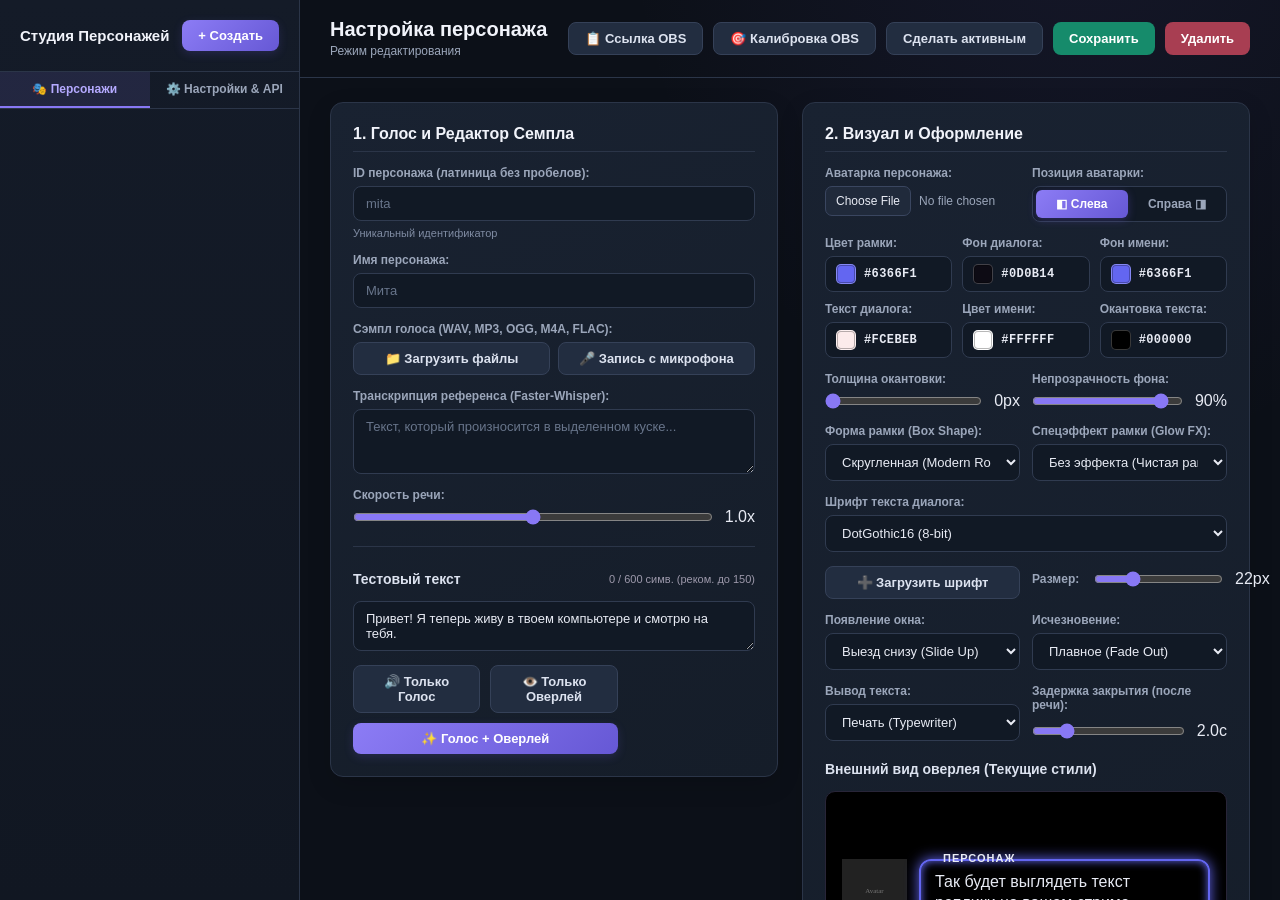
==== commit 1611bcec: "Allow fully transparent character backgrounds" ====
--- a/web/dashboard/index.html
+++ b/web/dashboard/index.html
@@ -1,636 +1,636 @@
-<!DOCTYPE html>
-<html lang="ru">
-<head>
-    <meta charset="UTF-8">
-    <title>TTS & Overlay Studio</title>
-    <link rel="icon" href="/favicon.ico">
-    <link rel="stylesheet" href="/fonts/fonts.css">
-    <link rel="stylesheet" href="style.css">
-    <script src="vendor/wavesurfer.min.js"></script>
-    <script src="vendor/regions.min.js"></script>
-</head>
-<body>
-    <div class="app-layout">
-        <aside class="sidebar">
-            <div class="sidebar-header">
-                <h2>Студия Персонажей</h2>
-                <button id="btn-new-char" class="btn btn-primary">+ Создать</button>
-            </div>
-            <div class="nav-tabs">
-                <button id="tab-btn-characters" class="nav-tab-btn active">🎭 Персонажи</button>
-                <button id="tab-btn-settings" class="nav-tab-btn">⚙️ Настройки & API</button>
-            </div>
-            <div id="character-list" class="char-list"></div>
-        </aside>
-
-        <!-- ВКЛАДКА 1: РЕДАКТОР ПЕРСОНАЖЕЙ -->
-        <main class="main-content" id="view-characters">
-            <header class="content-header">
-                <div>
-                    <h1 id="editor-title">Настройка персонажа</h1>
-                    <span id="editor-mode-badge" class="mode-badge">Режим редактирования</span>
-                </div>
-                <div class="header-actions">
-                    <button id="btn-copy-obs-url" class="btn btn-secondary" title="Скопировать ссылку для Browser Source в OBS">📋 Ссылка OBS</button>
-                    <button id="btn-copy-obs-test-url" class="btn btn-secondary" title="Скопировать ссылку со статичным окном для удобной обрезки (Alt) и выравнивания в OBS">🎯 Калибровка OBS</button>
-                    <button id="btn-set-active" class="btn btn-secondary">Сделать активным</button>
-                    <button id="btn-save-char" class="btn btn-success">Сохранить</button>
-                    <button id="btn-delete-char" class="btn btn-danger">Удалить</button>
-                </div>
-            </header>
-
-            <div class="editor-grid">
-                <section class="card">
-                    <h2>1. Голос и Редактор Семпла</h2>
-                    <div class="form-group">
-                        <label>ID персонажа (латиница без пробелов):</label>
-                        <input type="text" id="char-id" placeholder="mita">
-                        <small id="char-id-hint" class="hint-text">Уникальный идентификатор</small>
-                    </div>
-                    <div class="form-group">
-                        <label>Имя персонажа:</label>
-                        <input type="text" id="char-name" placeholder="Мита">
-                    </div>
-                    
-                    <div class="form-group">
-                        <label>Сэмпл голоса (WAV, MP3, OGG, M4A, FLAC):</label>
-                        <div class="sample-source-buttons">
-                            <input type="file" id="voice-file-input" accept="audio/*" multiple class="hidden-file-input">
-                            <button id="btn-choose-files" class="btn btn-secondary btn-full">📁 Загрузить файлы</button>
-                            <button id="btn-record-mic" class="btn btn-secondary btn-full">🎤 Запись с микрофона</button>
-                        </div>
-                    </div>
-
-                    <div id="recording-indicator" class="recording-box hidden">
-                        <span class="rec-dot"></span>
-                        <span id="recording-timer">Идет запись: 00:00</span>
-                        <button id="btn-stop-record" class="btn btn-sm btn-danger">■ Завершить запись</button>
-                    </div>
-
-                    <div id="stitcher-container" class="stitcher-box hidden">
-                        <div class="stitcher-header">
-                            <span id="stitcher-count-info">Фрагментов: 0</span>
-                            <button id="btn-clear-stitcher" class="btn btn-sm btn-danger">Очистить список</button>
-                        </div>
-                        <div id="stitcher-file-list" class="stitcher-list"></div>
-                    </div>
-
-                    <div id="waveform-container" class="waveform-box hidden">
-                        <div id="waveform"></div>
-                        <div class="waveform-controls">
-                            <button id="btn-play-region" class="btn btn-sm btn-secondary">▶ Слушать</button>
-                            <button id="btn-apply-trim" class="btn btn-sm btn-primary" title="Оставляет выделенный отрезок и распознает его в Whisper через RAM">✂ Обрезать и распознать</button>
-                            <button id="btn-normalize" class="btn btn-sm btn-secondary" title="Выравнивание громкости в RAM">🔊 Выровнять громкость</button>
-                            <button id="btn-isolate-vocal" class="btn btn-sm btn-secondary" title="Demucs изоляция голоса">🎵 Очистить голос (Demucs)</button>
-                            <button id="btn-restore-noise" class="btn btn-sm btn-secondary hidden" title="Сбросить все обработки">↩ Исходный звук</button>
-                            <span id="region-time-info" class="time-info">0.0с - 0.0с</span>
-                        </div>
-
-                        <div class="denoise-slider-row">
-                            <label>Уровень нормализации:</label>
-                            <input type="range" id="normalize-target" min="0.5" max="1.0" step="0.05" value="0.95">
-                            <span id="normalize-target-val">95%</span>
-                        </div>
-
-                        <div class="denoise-slider-row" style="margin-top: 4px;">
-                            <label>Качество очистки (Demucs Shifts):</label>
-                            <select id="demucs-shifts" style="width: auto; padding: 2px 8px; font-size: 11px;">
-                                <option value="1">1x (Быстро, базовый)</option>
-                                <option value="2" selected>2x (Оптимально, студийный)</option>
-                                <option value="4">4x (Максимум, глубокая очистка)</option>
-                            </select>
-                        </div>
-                    </div>
-
-                    <div class="form-group">
-                        <label>Транскрипция референса (Faster-Whisper):</label>
-                        <textarea id="ref-text" rows="3" placeholder="Текст, который произносится в выделенном куске..."></textarea>
-                    </div>
-                    
-                    <div class="form-group">
-                        <label>Скорость речи:</label>
-                        <div class="slider-row">
-                            <input type="range" id="speed-slider" min="0.5" max="1.5" step="0.05" value="1.0">
-                            <span id="speed-val">1.0x</span>
-                        </div>
-                    </div>
-
-                    <hr class="divider">
-
-                    <div class="test-header">
-                        <h3>Тестовый текст</h3>
-                        <span class="char-limit-badge" id="char-count-badge">0 / 600 симв. (реком. до 150)</span>
-                    </div>
-
-                    <div class="form-group">
-                        <textarea id="test-tts-text" rows="2" maxlength="600">Привет! Я теперь живу в твоем компьютере и смотрю на тебя.</textarea>
-                    </div>
-
-                    <div class="test-buttons-grid">
-                        <button id="btn-test-tts-only" class="btn btn-secondary">🔊 Только Голос</button>
-                        <button id="btn-test-overlay-only" class="btn btn-secondary">👁️ Только Оверлей</button>
-                        <button id="btn-test-combo" class="btn btn-primary btn-combo">✨ Голос + Оверлей</button>
-                    </div>
-
-                    <div id="tts-audio-container" class="audio-box hidden">
-                        <audio id="tts-result-player" controls></audio>
-                        
-                        <div class="export-actions-row">
-                            <button id="btn-download-wav" class="btn btn-sm btn-secondary">💾 Скачать WAV</button>
-                            <button id="btn-convert-telegram-ogg" class="btn btn-sm btn-secondary">📱 В Telegram Voice (OGG)</button>
-                        </div>
-
-                        <div id="telegram-player-box" class="telegram-box hidden">
-                            <span class="tg-label">Telegram Voice (Opus 32k):</span>
-                            <audio id="telegram-result-player" controls></audio>
-                            <button id="btn-download-ogg" class="btn btn-sm btn-primary">⬇ Скачать .OGG</button>
-                        </div>
-                    </div>
-                </section>
-
-                <section class="card">
-                    <h2>2. Визуал и Оформление</h2>
-                    
-                    <!-- Строка 1: Аватар и его позиция -->
-                    <div class="form-row-2">
-                        <div class="form-group">
-                            <label>Аватарка персонажа:</label>
-                            <input type="file" id="avatar-file-input" accept="image/png,image/jpeg">
-                        </div>
-                        <div class="form-group">
-                            <label>Позиция аватарки:</label>
-                            <div class="segmented-control" data-target="avatar-position">
-                                <input type="hidden" id="avatar-position" value="left">
-                                <button type="button" class="seg-btn active" data-value="left">◧ Слева</button>
-                                <button type="button" class="seg-btn" data-value="right">Справа ◨</button>
-                            </div>
-                        </div>
-                    </div>
-
-                    <!-- Строка 2: Палитра 3x2 (1-й ряд — окно, 2-й ряд — текст и окантовка) -->
-                    <div class="color-grid-3x2">
-                        <div class="form-group">
-                            <label>Цвет рамки:</label>
-                            <input type="color" id="border-color" value="#6366f1" class="studio-color-input" data-color-label="Цвет рамки">
-                        </div>
-                        <div class="form-group">
-                            <label>Фон диалога:</label>
-                            <input type="color" id="bg-color" value="#0d0b14" class="studio-color-input" data-color-label="Фон диалога">
-                        </div>
-                        <div class="form-group">
-                            <label>Фон имени:</label>
-                            <input type="color" id="name-bg-color" value="#6366f1" class="studio-color-input" data-color-label="Фон имени">
-                        </div>
-                        <div class="form-group">
-                            <label>Текст диалога:</label>
-                            <input type="color" id="text-color" value="#fcebeb" class="studio-color-input" data-color-label="Текст диалога">
-                        </div>
-                        <div class="form-group">
-                            <label>Цвет имени:</label>
-                            <input type="color" id="name-text-color" value="#ffffff" class="studio-color-input" data-color-label="Цвет имени">
-                        </div>
-                        <div class="form-group">
-                            <label>Окантовка текста:</label>
-                            <input type="color" id="text-stroke-color" value="#000000" class="studio-color-input" data-color-label="Окантовка текста">
-                        </div>
-                    </div>
-
-                    <!-- Строка 3: Толщина окантовки и прозрачность фона -->
-                    <div class="form-row-2">
-                        <div class="form-group">
-                            <label>Толщина окантовки:</label>
-                            <div class="slider-row">
-                                <input type="range" id="text-stroke-width-slider" min="0" max="4" step="0.5" value="0">
-                                <span id="text-stroke-width-val">0px</span>
-                            </div>
-                        </div>
-                        <div class="form-group">
-                            <label>Прозрачность фона:</label>
-                            <div class="slider-row">
-                                <input type="range" id="bg-opacity-slider" min="0.1" max="1.0" step="0.05" value="0.9">
-                                <span id="bg-opacity-val">90%</span>
-                            </div>
-                        </div>
-                    </div>
-
-                    <!-- Строка 4: Форма и спецэффект рамки -->
-                    <div class="form-row-2">
-                        <div class="form-group">
-                            <label>Форма рамки (Box Shape):</label>
-                            <select id="box-shape">
-                                <option value="shape-rounded">Скругленная (Modern Rounded)</option>
-                                <option value="shape-sharp">Строгая / Терминал (Cyber Sharp)</option>
-                                <option value="shape-pill">Овал / Пилюля (Soft Pill)</option>
-                                <option value="shape-double">Двойной контур (Retro Arcade)</option>
-                            </select>
-                        </div>
-                        <div class="form-group">
-                            <label>Спецэффект рамки (Glow FX):</label>
-                            <select id="border-fx">
-                                <option value="fx-none">Без эффекта (Чистая рамка)</option>
-                                <option value="fx-neon">Неоновое свечение (Neon Glow)</option>
-                                <option value="fx-pulse">Пульсация энергии (Pulse Glow)</option>
-                                <option value="fx-rgb">RGB Shift / Хроматик</option>
-                            </select>
-                        </div>
-                    </div>
-
-                    <!-- Строка 5: Шрифт и размер -->
-                    <div class="form-group">
-                        <label>Шрифт текста диалога:</label>
-                        <select id="font-family">
-                            <optgroup label="🎮 Пиксельные / Ретро">
-                                <option value="DotGothic16">DotGothic16 (8-bit)</option>
-                                <option value="Rubik Glitch">Rubik Glitch (Цифровой сбой)</option>
-                                <option value="Russo One">Russo One (Аркадный / Блочный)</option>
-                            </optgroup>
-                            <optgroup label="👻 Хоррор и Мистика">
-                                <option value="Ruslan Display">Ruslan Display (Готика / Тьма)</option>
-                                <option value="Underdog">Underdog (Неровный / Тревожный)</option>
-                                <option value="Kelly Slab">Kelly Slab (Криповый / Техно)</option>
-                            </optgroup>
-                            <optgroup label="🌸 Аниме и Ламповые">
-                                <option value="Comfortaa">Comfortaa (Скругленный мягкий)</option>
-                                <option value="Caveat">Caveat (Живой / Забавный)</option>
-                                <option value="Neucha">Neucha (Мягкий мультяшный)</option>
-                                <option value="Marck Script">Marck Script (Рукописный / Новелла)</option>
-                            </optgroup>
-                            <optgroup label="⚡ Киберпанк и Современные">
-                                <option value="Orbitron">Orbitron (Киберпанк / Sci-Fi)</option>
-                                <option value="Montserrat">Montserrat (Чистый современный)</option>
-                                <option value="Roboto">Roboto (Строгий нейтральный)</option>
-                            </optgroup>
-                            <optgroup label="📁 Пользовательские (Свои)" id="custom-fonts-optgroup"></optgroup>
-                        </select>
-                    </div>
-
-                    <div class="form-row-2">
-                        <div class="form-group">
-                            <input type="file" id="font-file-input" accept=".ttf,.otf,.woff2,.woff" class="hidden-file-input">
-                            <button type="button" id="btn-upload-font" class="btn btn-secondary btn-full">➕ Загрузить шрифт</button>
-                        </div>
-                        <div class="form-group">
-                            <div class="slider-row" style="margin-top: 4px;">
-                                <label style="margin: 0; min-width: 50px;">Размер:</label>
-                                <input type="range" id="font-size-slider" min="16" max="38" step="1" value="22">
-                                <span id="font-size-val">22px</span>
-                            </div>
-                        </div>
-                    </div>
-
-                    <!-- Строка 6: Анимации и тайминг (сетка 2x2) -->
-                    <div class="form-row-2">
-                        <div class="form-group">
-                            <label>Появление окна:</label>
-                            <select id="entrance-animation">
-                                <option value="slide-up">Выезд снизу (Slide Up)</option>
-                                <option value="slide-side">Выезд сбоку (Slide Side)</option>
-                                <option value="pop-up">Пружинящий Pop-Up</option>
-                                <option value="zoom-bounce">Зум (Zoom Bounce)</option>
-                                <option value="glitch-enter">Глитч-вход</option>
-                                <option value="flip-in">3D Flip</option>
-                                <option value="fade-in">Fade-In</option>
-                            </select>
-                        </div>
-                        <div class="form-group">
-                            <label>Исчезновение:</label>
-                            <select id="exit-animation">
-                                <option value="fade-out">Плавное (Fade Out)</option>
-                                <option value="slide-down">Уезд вниз (Slide Down)</option>
-                                <option value="zoom-out">Сжатие (Zoom Out)</option>
-                                <option value="glitch-exit">Глитч-сбой</option>
-                            </select>
-                        </div>
-                    </div>
-
-                    <div class="form-row-2">
-                        <div class="form-group">
-                            <label>Вывод текста:</label>
-                            <select id="text-animation">
-                                <option value="typewriter">Печать (Typewriter)</option>
-                                <option value="word-fade">Словами (Word Fade)</option>
-                                <option value="glitch-decode">Декодер (Glitch)</option>
-                                <option value="wavy-text">Волна (Wavy)</option>
-                                <option value="instant">Мгновенно</option>
-                            </select>
-                        </div>
-                        <div class="form-group">
-                            <label>Задержка закрытия (после речи):</label>
-                            <div class="slider-row" style="margin-top: 4px;">
-                                <input type="range" id="hide-delay-slider" min="0.5" max="8.0" step="0.5" value="2.0">
-                                <span id="hide-delay-val">2.0с</span>
-                            </div>
-                        </div>
-                    </div>
-
-                    <div class="preview-section-title">
-                        <h3>Внешний вид оверлея (Текущие стили)</h3>
-                    </div>
-                    <div class="static-preview-stage">
-                        <div id="static-overlay-box" class="overlay-container-preview">
-                            <div class="avatar-box" id="static-avatar-box">
-                                <img id="static-avatar" src="data:image/svg+xml,%3Csvg xmlns='http://www.w3.org/2000/svg' width='150' height='150'%3E%3Crect width='150' height='150' fill='%23222'/%3E%3Ctext x='50%25' y='50%25' fill='%23777' dominant-baseline='middle' text-anchor='middle'%3EAvatar%3C/text%3E%3C/svg%3E">
-                            </div>
-                            <div class="dialogue-box shape-rounded fx-neon" id="static-dialogue-box">
-                                <div class="name-tag" id="static-name-tag">Персонаж</div>
-                                <span class="dialogue-text" id="static-text">Так будет выглядеть текст реплики на вашем стриме...</span>
-                            </div>
-                        </div>
-                    </div>
-
-                    <div class="preview-section-title">
-                        <h3>Сцена анимации диалога (OBS Test)</h3>
-                    </div>
-                    <div class="dynamic-preview-stage">
-                        <div id="dynamic-overlay-container" class="overlay-container-preview anim-container">
-                            <div class="avatar-box" id="dynamic-avatar-box">
-                                <img id="dynamic-avatar" src="data:image/svg+xml,%3Csvg xmlns='http://www.w3.org/2000/svg' width='150' height='150'%3E%3Crect width='150' height='150' fill='%23222'/%3E%3Ctext x='50%25' y='50%25' fill='%23777' dominant-baseline='middle' text-anchor='middle'%3EAvatar%3C/text%3E%3C/svg%3E">
-                            </div>
-                            <div class="dialogue-box shape-rounded fx-neon" id="dynamic-dialogue-box">
-                                <div class="name-tag" id="dynamic-name-tag">Персонаж</div>
-                                <span class="dialogue-text" id="dynamic-text-target"><span class="cursor" id="dynamic-cursor"></span></span>
-                            </div>
-                        </div>
-                    </div>
-                </section>
-            </div>
-        </main>
-
-        <!-- ВКЛАДКА 2: НАСТРОЙКИ & API & КОНСТРУКТОР -->
-        <main class="main-content hidden" id="view-settings">
-            <header class="content-header">
-                <div>
-                    <h1>Настройки & C# Конструктор</h1>
-                    <span class="mode-badge">Конфигурация сервера, DonationAlerts и генератор скриптов</span>
-                </div>
-                <div class="header-actions">
-                    <button id="btn-save-settings" class="btn btn-success">💾 Сохранить настройки</button>
-                </div>
-            </header>
-
-            <div class="settings-grid">
-                <!-- ЛЕВАЯ КОЛОНКА -->
-                <div style="display:flex; flex-direction:column; gap:24px; min-width:0;">
-                    <!-- 1. Параметры Сервера -->
-                    <section class="card">
-                        <h2>1. Параметры Сервера & Нейросети</h2>
-                        
-                        <div class="form-row-2">
-                            <div class="form-group">
-                                <label>Хост сервера:</label>
-                                <div class="segmented-control" data-target="cfg-host">
-                                    <input type="hidden" id="cfg-host" value="127.0.0.1">
-                                    <button type="button" class="seg-btn active" data-value="127.0.0.1">Локальный (127.0.0.1)</button>
-                                    <button type="button" class="seg-btn" data-value="0.0.0.0">Внешний (0.0.0.0)</button>
-                                </div>
-                            </div>
-                            <div class="form-group">
-                                <label>Порт сервера:</label>
-                                <input type="number" id="cfg-port" value="8765" min="1024" max="65535">
-                            </div>
-                        </div>
-
-                        <div class="form-group">
-                            <label>Качество и шаги генерации (Flow Matching Steps):</label>
-                            <div class="slider-row">
-                                <input type="range" id="cfg-timesteps" min="4" max="15" step="1" value="6">
-                                <span id="cfg-timesteps-val" style="min-width: 40px; font-weight:700;">6 шагов</span>
-                            </div>
-                            <small class="hint-text">4 — максимально быстро; 6 — оптимум для стрима (по умолчанию); 10-12 — студийное качество.</small>
-                        </div>
-
-                        <div class="form-group" style="margin-top: 6px;">
-                            <label class="checkbox-label">
-                                <input type="checkbox" id="cfg-auto-open">
-                                <span>Автоматически открывать WebUI в браузере при запуске сервера</span>
-                            </label>
-                        </div>
-                    </section>
-
-                    <!-- 2. Статус OBS и Оверлей -->
-                    <section class="card">
-                        <h2>2. Статус OBS и Оверлей</h2>
-                        <div class="status-monitor-box">
-                            <div class="status-row">
-                                <span>Соединение с оверлеем в OBS:</span>
-                                <span id="obs-status-badge" class="badge-offline">⚫ Ожидание подключения</span>
-                            </div>
-                        </div>
-                        <small class="hint-text" style="margin-top: 4px; display: block;">💡 <b>Параметры OBS:</b> добавляя источник браузера, выставляйте разрешение такое же, как у холста (например, 1920х1080 или 2560х1440).<br>Если вы добавили новые шрифты, сменили стили или оверлей завис, зайдите в свойства источника «Браузер» в OBS и нажмите <i>«Обновить кэш текущей страницы»</i>.</small>
-
-                        <div class="obs-actions-row">
-                            <button id="btn-settings-copy-obs" class="btn btn-secondary">📋 Ссылка оверлея</button>
-                            <button id="btn-settings-copy-test" class="btn btn-secondary">🎯 Калибровка (?test=1)</button>
-                            <a href="/docs" target="_blank" class="btn btn-secondary" style="text-decoration:none;">📖 Swagger UI (/docs)</a>
-                        </div>
-                    </section>
-
-                    <!-- 3. Интеграция с DonationAlerts -->
-                    <section class="card">
-                        <h2>3. Интеграция с DonationAlerts (Слушатель Донатов)</h2>
-                        <div class="status-monitor-box">
-                            <div class="status-row">
-                                <span>Статус DonationAlerts:</span>
-                                <span id="da-status-badge" class="badge-offline">⚫ Отключен</span>
-                            </div>
-                            <div class="status-row" style="margin-top: 4px; font-size: 11px; color: var(--text-dim);">
-                                <span>Авторизованный аккаунт:</span>
-                                <span id="da-user-badge" style="color: #fff; font-weight: 600;">Не авторизован</span>
-                            </div>
-                        </div>
-
-                        <div class="form-group" style="margin-top: 6px;">
-                            <label class="checkbox-label">
-                                <input type="checkbox" id="da-cfg-enabled">
-                                <span>Включить фоновый перехват донатов (DA Centrifugo WebSocket)</span>
-                            </label>
-                        </div>
-
-                        <div class="form-row-2">
-                            <div class="form-group">
-                                <label>ID приложения:</label>
-                                <input type="text" id="da-cfg-client-id" placeholder="12345">
-                            </div>
-                            <div class="form-group">
-                                <label>Ключ API:</label>
-                                <div class="input-password-wrapper">
-                                    <input type="password" id="da-cfg-client-secret" placeholder="••••••••••••">
-                                    <button type="button" class="btn-toggle-password" id="btn-toggle-da-secret" title="Показать/скрыть ключ">👁️</button>
-                                </div>
-                            </div>
-                        </div>
-
-                        <div class="form-row-2">
-                            <div class="form-group">
-                                <label>HTTP адрес Streamer.bot:</label>
-                                <input type="text" id="da-cfg-sb-url" value="http://127.0.0.1:7474/DoAction">
-                            </div>
-                            <div class="form-group">
-                                <label>Название Action в Streamer.bot:</label>
-                                <input type="text" id="da-cfg-sb-action" value="Donation">
-                            </div>
-                        </div>
-
-                        <div class="form-group">
-                            <label>URL перенаправления:</label>
-                            <div class="input-copy-group">
-                                <input type="text" id="da-redirect-uri" readonly style="background:#12111a; color:#818cf8; font-family:monospace; font-size:11px;">
-                                <button type="button" class="btn btn-secondary" id="btn-copy-da-redirect" title="Скопировать URL">📋</button>
-                            </div>
-                            <small class="hint-text">Создайте приложение на <a href="https://www.donationalerts.com/application/clients" target="_blank" style="color:var(--accent);">donationalerts.com/application/clients</a> и вставьте этот URL перенаправления.</small>
-                        </div>
-
-                        <div class="obs-actions-row">
-                            <button id="btn-da-login" class="btn btn-primary">🔗 Авторизоваться в DA</button>
-                            <button id="btn-da-save" class="btn btn-secondary">💾 Сохранить DA</button>
-                            <button id="btn-da-test" class="btn btn-secondary" title="Отправить тестовое событие доната в Streamer.bot">🎁 Тест Доната</button>
-                        </div>
-                    </section>
-                </div>
-
-                <!-- ПРАВАЯ КОЛОНКА -->
-                <div style="display:flex; flex-direction:column; gap:24px; min-width:0;">
-                    <!-- 4. Интерактивный генератор C# скриптов -->
-                    <section class="card">
-                        <h2>4. Интерактивный Генератор C# Скриптов</h2>
-                        <small class="hint-text">Соберите готовый код для Streamer.bot в один клик под любое событие.</small>
-
-                        <div class="form-row-2">
-                            <div class="form-group">
-                                <label>Тип события:</label>
-                                <select id="gen-event-type">
-                                    <option value="tts">💬 Озвучка чата / Награды за баллы</option>
-                                    <option value="follow">⭐ Фоллоу (Подписка)</option>
-                                    <option value="raid">🚀 Рейд стримера</option>
-                                    <option value="donate">🎁 Донат (DonationAlerts)</option>
-                                </select>
-                            </div>
-                            <div class="form-group">
-                                <label>Выбор персонажа:</label>
-                                <select id="gen-char-select">
-                                    <option value="">(По умолчанию — активный персонаж)</option>
-                                </select>
-                                <small class="hint-text">Если оставить активным, озвучит дефолтный герой.</small>
-                            </div>
-                        </div>
-
-                        <!-- Блок настроек для TTS -->
-                        <div id="gen-options-tts" class="form-group">
-                            <div class="form-row-2">
-                                <div class="form-group">
-                                    <label>Лимит символов:</label>
-                                    <input type="number" id="gen-max-len" value="300" min="50" max="1000">
-                                    <small class="hint-text">Ограничивает длину сообщения, чтобы не тормозить стрим.</small>
-                                </div>
-                                <div class="form-group">
-                                    <label>Реакция на превышение:</label>
-                                    <div class="segmented-control" data-target="gen-limit-action">
-                                        <input type="hidden" id="gen-limit-action" value="chat">
-                                        <button type="button" class="seg-btn active" data-value="chat">💬 В чат (бот)</button>
-                                        <button type="button" class="seg-btn" data-value="voice">🔊 Озвучить</button>
-                                    </div>
-                                </div>
-                            </div>
-                            <div class="form-group" style="margin-top: 4px;">
-                                <label>Текст сообщения при превышении лимита:</label>
-                                <input type="text" id="gen-limit-text" value="Твое сообщение слишком длинное! Максимальный лимит — 300 символов.">
-                            </div>
-                        </div>
-
-                        <!-- Блок настроек для Фоллоу / Рейда -->
-                        <div id="gen-options-phrases" class="form-group hidden">
-                            <div class="form-group">
-                                <label>Режим приветствия:</label>
-                                <div class="segmented-control" data-target="gen-phrase-mode">
-                                    <input type="hidden" id="gen-phrase-mode" value="random">
-                                    <button type="button" class="seg-btn" data-value="single">Одна статичная фраза</button>
-                                    <button type="button" class="seg-btn active" data-value="random">Случайная из списка</button>
-                                </div>
-                            </div>
-
-                            <div class="form-group">
-                                <label>Шаблоны фраз:</label>
-                                <div id="gen-phrases-container" class="phrases-container">
-                                    <!-- Динамические строки фраз -->
-                                </div>
-                                <button type="button" id="btn-add-phrase" class="btn btn-sm btn-secondary hidden" style="margin-top: 6px; width: fit-content;">➕ Добавить вариант фразы</button>
-                                <small class="hint-text" id="gen-vars-hint" style="margin-top: 4px;">📌 Переменные: <code>{user}</code> — ник зрителя.</small>
-                            </div>
-                        </div>
-
-                        <!-- Блок настроек для Донатов -->
-                        <div id="gen-options-donate" class="form-group hidden">
-                            <div class="form-group">
-                                <label>Шаблон при донате БЕЗ сообщения:</label>
-                                <input type="text" id="gen-donate-nomessage" value="Спасибо, {user}, за поддержку в размере {amount}!">
-                            </div>
-                            <div class="form-group" style="margin-top: 4px;">
-                                <label>Шаблон при донате С сообщением:</label>
-                                <input type="text" id="gen-donate-withmessage" value="{user} прислал {amount} с сообщением: {message}">
-                            </div>
-                            <small class="hint-text" style="margin-top: 4px;">📌 Переменные: <code>{user}</code> — ник донатера, <code>{amount}</code> — сумма со словом валюты, <code>{message}</code> — текст доната.</small>
-                        </div>
-
-                        <div class="snippet-box" style="margin-top: 6px;">
-                            <div class="snippet-header">
-                                <span>Сгенерированный C# код (Streamer.bot)</span>
-                                <button class="btn btn-sm btn-primary" id="btn-copy-generated">📋 Копировать готовый C#</button>
-                            </div>
-                            <pre><code id="code-generated">/* Настройте параметры выше */</code></pre>
-                        </div>
-                    </section>
-
-                    <!-- 5. Базовые примеры интеграции (API) -->
-                    <section class="card">
-                        <h2>5. Базовые примеры интеграции (API)</h2>
-                        <small class="hint-text">Эндпоинт <code>POST /speak</code> принимает JSON. Параметры <code>character</code> (ID) и <code>speed</code> (скорость) опциональны — если их не передавать, используется активный по умолчанию персонаж.</small>
-
-                        <div class="snippet-box">
-                            <div class="snippet-header">
-                                <span>cURL (Консоль / Запрос)</span>
-                                <button class="btn btn-sm btn-secondary" onclick="copySnippetText(this.parentElement.nextElementSibling.innerText)">📋</button>
-                            </div>
-                            <pre><code># Озвучка активным персонажем:
-curl -X POST "http://127.0.0.1:8765/speak" \
-  -H "Content-Type: application/json" \
-  -d "{\"text\": \"Привет, мир!\"}" \
-  --output speech.wav
-
-# Озвучка с явным указанием персонажа и скорости:
-curl -X POST "http://127.0.0.1:8765/speak" \
-  -H "Content-Type: application/json" \
-  -d "{\"text\": \"Привет!\", \"character\": \"mita\", \"speed\": 1.1}" \
-  --output speech.wav</code></pre>
-                        </div>
-
-                        <div class="snippet-box">
-                            <div class="snippet-header">
-                                <span>Python</span>
-                                <button class="btn btn-sm btn-secondary" onclick="copySnippetText(this.parentElement.nextElementSibling.innerText)">📋</button>
-                            </div>
-                            <pre><code>import requests
-
-url = "http://127.0.0.1:8765/speak"
-payload = {
-    "text": "Привет от нейросети!",
-    "character": "mita", # Необязательно (по умолчанию активный)
-    "speed": 1.0         # Необязательно (от 0.5 до 1.5)
-}
-
-response = requests.post(url, json=payload)
-if response.status_code == 200:
-    with open("output.wav", "wb") as f:
-        f.write(response.content)
-    print("Звук сохранен в output.wav")</code></pre>
-                        </div>
-                    </section>
-                </div>
-            </div>
-        </main>
-    </div>
-
-    <script src="color-picker.js"></script>
-    <script src="app.js"></script>
-    <script src="builder.js"></script>
-</body>
-</html>
+<!DOCTYPE html>
+<html lang="ru">
+<head>
+  <meta charset="UTF-8">
+  <title>TTS & Overlay Studio</title>
+  <link rel="icon" href="/favicon.ico">
+  <link rel="stylesheet" href="/fonts/fonts.css">
+  <link rel="stylesheet" href="style.css">
+  <script src="vendor/wavesurfer.min.js"></script>
+  <script src="vendor/regions.min.js"></script>
+</head>
+<body>
+  <div class="app-layout">
+    <aside class="sidebar">
+      <div class="sidebar-header">
+        <h2>Студия Персонажей</h2>
+        <button id="btn-new-char" class="btn btn-primary">+ Создать</button>
+      </div>
+      <div class="nav-tabs">
+        <button id="tab-btn-characters" class="nav-tab-btn active">🎭 Персонажи</button>
+        <button id="tab-btn-settings" class="nav-tab-btn">⚙️ Настройки & API</button>
+      </div>
+      <div id="character-list" class="char-list"></div>
+    </aside>
+
+    <!-- ВКЛАДКА 1: РЕДАКТОР ПЕРСОНАЖЕЙ -->
+    <main class="main-content" id="view-characters">
+      <header class="content-header">
+        <div>
+          <h1 id="editor-title">Настройка персонажа</h1>
+          <span id="editor-mode-badge" class="mode-badge">Режим редактирования</span>
+        </div>
+        <div class="header-actions">
+          <button id="btn-copy-obs-url" class="btn btn-secondary" title="Скопировать ссылку для Browser Source в OBS">📋 Ссылка OBS</button>
+          <button id="btn-copy-obs-test-url" class="btn btn-secondary" title="Скопировать ссылку со статичным окном для удобной обрезки (Alt) и выравнивания в OBS">🎯 Калибровка OBS</button>
+          <button id="btn-set-active" class="btn btn-secondary">Сделать активным</button>
+          <button id="btn-save-char" class="btn btn-success">Сохранить</button>
+          <button id="btn-delete-char" class="btn btn-danger">Удалить</button>
+        </div>
+      </header>
+
+      <div class="editor-grid">
+        <section class="card">
+          <h2>1. Голос и Редактор Семпла</h2>
+          <div class="form-group">
+            <label>ID персонажа (латиница без пробелов):</label>
+            <input type="text" id="char-id" placeholder="mita">
+            <small id="char-id-hint" class="hint-text">Уникальный идентификатор</small>
+          </div>
+          <div class="form-group">
+            <label>Имя персонажа:</label>
+            <input type="text" id="char-name" placeholder="Мита">
+          </div>
+          
+          <div class="form-group">
+            <label>Сэмпл голоса (WAV, MP3, OGG, M4A, FLAC):</label>
+            <div class="sample-source-buttons">
+              <input type="file" id="voice-file-input" accept="audio/*" multiple class="hidden-file-input">
+              <button id="btn-choose-files" class="btn btn-secondary btn-full">📁 Загрузить файлы</button>
+              <button id="btn-record-mic" class="btn btn-secondary btn-full">🎤 Запись с микрофона</button>
+            </div>
+          </div>
+
+          <div id="recording-indicator" class="recording-box hidden">
+            <span class="rec-dot"></span>
+            <span id="recording-timer">Идет запись: 00:00</span>
+            <button id="btn-stop-record" class="btn btn-sm btn-danger">■ Завершить запись</button>
+          </div>
+
+          <div id="stitcher-container" class="stitcher-box hidden">
+            <div class="stitcher-header">
+              <span id="stitcher-count-info">Фрагментов: 0</span>
+              <button id="btn-clear-stitcher" class="btn btn-sm btn-danger">Очистить список</button>
+            </div>
+            <div id="stitcher-file-list" class="stitcher-list"></div>
+          </div>
+
+          <div id="waveform-container" class="waveform-box hidden">
+            <div id="waveform"></div>
+            <div class="waveform-controls">
+              <button id="btn-play-region" class="btn btn-sm btn-secondary">▶ Слушать</button>
+              <button id="btn-apply-trim" class="btn btn-sm btn-primary" title="Оставляет выделенный отрезок и распознает его в Whisper через RAM">✂ Обрезать и распознать</button>
+              <button id="btn-normalize" class="btn btn-sm btn-secondary" title="Выравнивание громкости в RAM">🔊 Выровнять громкость</button>
+              <button id="btn-isolate-vocal" class="btn btn-sm btn-secondary" title="Demucs изоляция голоса">🎵 Очистить голос (Demucs)</button>
+              <button id="btn-restore-noise" class="btn btn-sm btn-secondary hidden" title="Сбросить все обработки">↩ Исходный звук</button>
+              <span id="region-time-info" class="time-info">0.0с - 0.0с</span>
+            </div>
+
+            <div class="denoise-slider-row">
+              <label>Уровень нормализации:</label>
+              <input type="range" id="normalize-target" min="0.5" max="1.0" step="0.05" value="0.95">
+              <span id="normalize-target-val">95%</span>
+            </div>
+
+            <div class="denoise-slider-row" style="margin-top: 4px;">
+              <label>Качество очистки (Demucs Shifts):</label>
+              <select id="demucs-shifts" style="width: auto; padding: 2px 8px; font-size: 11px;">
+                <option value="1">1x (Быстро, базовый)</option>
+                <option value="2" selected>2x (Оптимально, студийный)</option>
+                <option value="4">4x (Максимум, глубокая очистка)</option>
+              </select>
+            </div>
+          </div>
+
+          <div class="form-group">
+            <label>Транскрипция референса (Faster-Whisper):</label>
+            <textarea id="ref-text" rows="3" placeholder="Текст, который произносится в выделенном куске..."></textarea>
+          </div>
+          
+          <div class="form-group">
+            <label>Скорость речи:</label>
+            <div class="slider-row">
+              <input type="range" id="speed-slider" min="0.5" max="1.5" step="0.05" value="1.0">
+              <span id="speed-val">1.0x</span>
+            </div>
+          </div>
+
+          <hr class="divider">
+
+          <div class="test-header">
+            <h3>Тестовый текст</h3>
+            <span class="char-limit-badge" id="char-count-badge">0 / 600 симв. (реком. до 150)</span>
+          </div>
+
+          <div class="form-group">
+            <textarea id="test-tts-text" rows="2" maxlength="600">Привет! Я теперь живу в твоем компьютере и смотрю на тебя.</textarea>
+          </div>
+
+          <div class="test-buttons-grid">
+            <button id="btn-test-tts-only" class="btn btn-secondary">🔊 Только Голос</button>
+            <button id="btn-test-overlay-only" class="btn btn-secondary">👁️ Только Оверлей</button>
+            <button id="btn-test-combo" class="btn btn-primary btn-combo">✨ Голос + Оверлей</button>
+          </div>
+
+          <div id="tts-audio-container" class="audio-box hidden">
+            <audio id="tts-result-player" controls></audio>
+            
+            <div class="export-actions-row">
+              <button id="btn-download-wav" class="btn btn-sm btn-secondary">💾 Скачать WAV</button>
+              <button id="btn-convert-telegram-ogg" class="btn btn-sm btn-secondary">📱 В Telegram Voice (OGG)</button>
+            </div>
+
+            <div id="telegram-player-box" class="telegram-box hidden">
+              <span class="tg-label">Telegram Voice (Opus 32k):</span>
+              <audio id="telegram-result-player" controls></audio>
+              <button id="btn-download-ogg" class="btn btn-sm btn-primary">⬇ Скачать .OGG</button>
+            </div>
+          </div>
+        </section>
+
+        <section class="card">
+          <h2>2. Визуал и Оформление</h2>
+          
+          <!-- Строка 1: Аватар и его позиция -->
+          <div class="form-row-2">
+            <div class="form-group">
+              <label>Аватарка персонажа:</label>
+              <input type="file" id="avatar-file-input" accept="image/png,image/jpeg">
+            </div>
+            <div class="form-group">
+              <label>Позиция аватарки:</label>
+              <div class="segmented-control" data-target="avatar-position">
+                <input type="hidden" id="avatar-position" value="left">
+                <button type="button" class="seg-btn active" data-value="left">◧ Слева</button>
+                <button type="button" class="seg-btn" data-value="right">Справа ◨</button>
+              </div>
+            </div>
+          </div>
+
+          <!-- Строка 2: Палитра 3x2 (1-й ряд — окно, 2-й ряд — текст и окантовка) -->
+          <div class="color-grid-3x2">
+            <div class="form-group">
+              <label>Цвет рамки:</label>
+              <input type="color" id="border-color" value="#6366f1" class="studio-color-input" data-color-label="Цвет рамки">
+            </div>
+            <div class="form-group">
+              <label>Фон диалога:</label>
+              <input type="color" id="bg-color" value="#0d0b14" class="studio-color-input" data-color-label="Фон диалога">
+            </div>
+            <div class="form-group">
+              <label>Фон имени:</label>
+              <input type="color" id="name-bg-color" value="#6366f1" class="studio-color-input" data-color-label="Фон имени">
+            </div>
+            <div class="form-group">
+              <label>Текст диалога:</label>
+              <input type="color" id="text-color" value="#fcebeb" class="studio-color-input" data-color-label="Текст диалога">
+            </div>
+            <div class="form-group">
+              <label>Цвет имени:</label>
+              <input type="color" id="name-text-color" value="#ffffff" class="studio-color-input" data-color-label="Цвет имени">
+            </div>
+            <div class="form-group">
+              <label>Окантовка текста:</label>
+              <input type="color" id="text-stroke-color" value="#000000" class="studio-color-input" data-color-label="Окантовка текста">
+            </div>
+          </div>
+
+          <!-- Строка 3: Толщина окантовки и прозрачность фона -->
+          <div class="form-row-2">
+            <div class="form-group">
+              <label>Толщина окантовки:</label>
+              <div class="slider-row">
+                <input type="range" id="text-stroke-width-slider" min="0" max="4" step="0.5" value="0">
+                <span id="text-stroke-width-val">0px</span>
+              </div>
+            </div>
+            <div class="form-group">
+              <label>Непрозрачность фона:</label>
+              <div class="slider-row">
+                <input type="range" id="bg-opacity-slider" min="0" max="1.0" step="0.01" value="0.9">
+                <span id="bg-opacity-val">90%</span>
+              </div>
+            </div>
+          </div>
+
+          <!-- Строка 4: Форма и спецэффект рамки -->
+          <div class="form-row-2">
+            <div class="form-group">
+              <label>Форма рамки (Box Shape):</label>
+              <select id="box-shape">
+                <option value="shape-rounded">Скругленная (Modern Rounded)</option>
+                <option value="shape-sharp">Строгая / Терминал (Cyber Sharp)</option>
+                <option value="shape-pill">Овал / Пилюля (Soft Pill)</option>
+                <option value="shape-double">Двойной контур (Retro Arcade)</option>
+              </select>
+            </div>
+            <div class="form-group">
+              <label>Спецэффект рамки (Glow FX):</label>
+              <select id="border-fx">
+                <option value="fx-none">Без эффекта (Чистая рамка)</option>
+                <option value="fx-neon">Неоновое свечение (Neon Glow)</option>
+                <option value="fx-pulse">Пульсация энергии (Pulse Glow)</option>
+                <option value="fx-rgb">RGB Shift / Хроматик</option>
+              </select>
+            </div>
+          </div>
+
+          <!-- Строка 5: Шрифт и размер -->
+          <div class="form-group">
+            <label>Шрифт текста диалога:</label>
+            <select id="font-family">
+              <optgroup label="🎮 Пиксельные / Ретро">
+                <option value="DotGothic16">DotGothic16 (8-bit)</option>
+                <option value="Rubik Glitch">Rubik Glitch (Цифровой сбой)</option>
+                <option value="Russo One">Russo One (Аркадный / Блочный)</option>
+              </optgroup>
+              <optgroup label="👻 Хоррор и Мистика">
+                <option value="Ruslan Display">Ruslan Display (Готика / Тьма)</option>
+                <option value="Underdog">Underdog (Неровный / Тревожный)</option>
+                <option value="Kelly Slab">Kelly Slab (Криповый / Техно)</option>
+              </optgroup>
+              <optgroup label="🌸 Аниме и Ламповые">
+                <option value="Comfortaa">Comfortaa (Скругленный мягкий)</option>
+                <option value="Caveat">Caveat (Живой / Забавный)</option>
+                <option value="Neucha">Neucha (Мягкий мультяшный)</option>
+                <option value="Marck Script">Marck Script (Рукописный / Новелла)</option>
+              </optgroup>
+              <optgroup label="⚡ Киберпанк и Современные">
+                <option value="Orbitron">Orbitron (Киберпанк / Sci-Fi)</option>
+                <option value="Montserrat">Montserrat (Чистый современный)</option>
+                <option value="Roboto">Roboto (Строгий нейтральный)</option>
+              </optgroup>
+              <optgroup label="📁 Пользовательские (Свои)" id="custom-fonts-optgroup"></optgroup>
+            </select>
+          </div>
+
+          <div class="form-row-2">
+            <div class="form-group">
+              <input type="file" id="font-file-input" accept=".ttf,.otf,.woff2,.woff" class="hidden-file-input">
+              <button type="button" id="btn-upload-font" class="btn btn-secondary btn-full">➕ Загрузить шрифт</button>
+            </div>
+            <div class="form-group">
+              <div class="slider-row" style="margin-top: 4px;">
+                <label style="margin: 0; min-width: 50px;">Размер:</label>
+                <input type="range" id="font-size-slider" min="16" max="38" step="1" value="22">
+                <span id="font-size-val">22px</span>
+              </div>
+            </div>
+          </div>
+
+          <!-- Строка 6: Анимации и тайминг (сетка 2x2) -->
+          <div class="form-row-2">
+            <div class="form-group">
+              <label>Появление окна:</label>
+              <select id="entrance-animation">
+                <option value="slide-up">Выезд снизу (Slide Up)</option>
+                <option value="slide-side">Выезд сбоку (Slide Side)</option>
+                <option value="pop-up">Пружинящий Pop-Up</option>
+                <option value="zoom-bounce">Зум (Zoom Bounce)</option>
+                <option value="glitch-enter">Глитч-вход</option>
+                <option value="flip-in">3D Flip</option>
+                <option value="fade-in">Fade-In</option>
+              </select>
+            </div>
+            <div class="form-group">
+              <label>Исчезновение:</label>
+              <select id="exit-animation">
+                <option value="fade-out">Плавное (Fade Out)</option>
+                <option value="slide-down">Уезд вниз (Slide Down)</option>
+                <option value="zoom-out">Сжатие (Zoom Out)</option>
+                <option value="glitch-exit">Глитч-сбой</option>
+              </select>
+            </div>
+          </div>
+
+          <div class="form-row-2">
+            <div class="form-group">
+              <label>Вывод текста:</label>
+              <select id="text-animation">
+                <option value="typewriter">Печать (Typewriter)</option>
+                <option value="word-fade">Словами (Word Fade)</option>
+                <option value="glitch-decode">Декодер (Glitch)</option>
+                <option value="wavy-text">Волна (Wavy)</option>
+                <option value="instant">Мгновенно</option>
+              </select>
+            </div>
+            <div class="form-group">
+              <label>Задержка закрытия (после речи):</label>
+              <div class="slider-row" style="margin-top: 4px;">
+                <input type="range" id="hide-delay-slider" min="0.5" max="8.0" step="0.5" value="2.0">
+                <span id="hide-delay-val">2.0с</span>
+              </div>
+            </div>
+          </div>
+
+          <div class="preview-section-title">
+            <h3>Внешний вид оверлея (Текущие стили)</h3>
+          </div>
+          <div class="static-preview-stage">
+            <div id="static-overlay-box" class="overlay-container-preview">
+              <div class="avatar-box" id="static-avatar-box">
+                <img id="static-avatar" src="data:image/svg+xml,%3Csvg xmlns='http://www.w3.org/2000/svg' width='150' height='150'%3E%3Crect width='150' height='150' fill='%23222'/%3E%3Ctext x='50%25' y='50%25' fill='%23777' dominant-baseline='middle' text-anchor='middle'%3EAvatar%3C/text%3E%3C/svg%3E">
+              </div>
+              <div class="dialogue-box shape-rounded fx-neon" id="static-dialogue-box">
+                <div class="name-tag" id="static-name-tag">Персонаж</div>
+                <span class="dialogue-text" id="static-text">Так будет выглядеть текст реплики на вашем стриме...</span>
+              </div>
+            </div>
+          </div>
+
+          <div class="preview-section-title">
+            <h3>Сцена анимации диалога (OBS Test)</h3>
+          </div>
+          <div class="dynamic-preview-stage">
+            <div id="dynamic-overlay-container" class="overlay-container-preview anim-container">
+              <div class="avatar-box" id="dynamic-avatar-box">
+                <img id="dynamic-avatar" src="data:image/svg+xml,%3Csvg xmlns='http://www.w3.org/2000/svg' width='150' height='150'%3E%3Crect width='150' height='150' fill='%23222'/%3E%3Ctext x='50%25' y='50%25' fill='%23777' dominant-baseline='middle' text-anchor='middle'%3EAvatar%3C/text%3E%3C/svg%3E">
+              </div>
+              <div class="dialogue-box shape-rounded fx-neon" id="dynamic-dialogue-box">
+                <div class="name-tag" id="dynamic-name-tag">Персонаж</div>
+                <span class="dialogue-text" id="dynamic-text-target"><span class="cursor" id="dynamic-cursor"></span></span>
+              </div>
+            </div>
+          </div>
+        </section>
+      </div>
+    </main>
+
+    <!-- ВКЛАДКА 2: НАСТРОЙКИ & API & КОНСТРУКТОР -->
+    <main class="main-content hidden" id="view-settings">
+      <header class="content-header">
+        <div>
+          <h1>Настройки & C# Конструктор</h1>
+          <span class="mode-badge">Конфигурация сервера, DonationAlerts и генератор скриптов</span>
+        </div>
+        <div class="header-actions">
+          <button id="btn-save-settings" class="btn btn-success">💾 Сохранить настройки</button>
+        </div>
+      </header>
+
+      <div class="settings-grid">
+        <!-- ЛЕВАЯ КОЛОНКА -->
+        <div style="display:flex; flex-direction:column; gap:24px; min-width:0;">
+          <!-- 1. Параметры Сервера -->
+          <section class="card">
+            <h2>1. Параметры Сервера & Нейросети</h2>
+            
+            <div class="form-row-2">
+              <div class="form-group">
+                <label>Хост сервера:</label>
+                <div class="segmented-control" data-target="cfg-host">
+                  <input type="hidden" id="cfg-host" value="127.0.0.1">
+                  <button type="button" class="seg-btn active" data-value="127.0.0.1">Локальный (127.0.0.1)</button>
+                  <button type="button" class="seg-btn" data-value="0.0.0.0">Внешний (0.0.0.0)</button>
+                </div>
+              </div>
+              <div class="form-group">
+                <label>Порт сервера:</label>
+                <input type="number" id="cfg-port" value="8765" min="1024" max="65535">
+              </div>
+            </div>
+
+            <div class="form-group">
+              <label>Качество и шаги генерации (Flow Matching Steps):</label>
+              <div class="slider-row">
+                <input type="range" id="cfg-timesteps" min="4" max="15" step="1" value="6">
+                <span id="cfg-timesteps-val" style="min-width: 40px; font-weight:700;">6 шагов</span>
+              </div>
+              <small class="hint-text">4 — максимально быстро; 6 — оптимум для стрима (по умолчанию); 10-12 — студийное качество.</small>
+            </div>
+
+            <div class="form-group" style="margin-top: 6px;">
+              <label class="checkbox-label">
+                <input type="checkbox" id="cfg-auto-open">
+                <span>Автоматически открывать WebUI в браузере при запуске сервера</span>
+              </label>
+            </div>
+          </section>
+
+          <!-- 2. Статус OBS и Оверлей -->
+          <section class="card">
+            <h2>2. Статус OBS и Оверлей</h2>
+            <div class="status-monitor-box">
+              <div class="status-row">
+                <span>Соединение с оверлеем в OBS:</span>
+                <span id="obs-status-badge" class="badge-offline">⚫ Ожидание подключения</span>
+              </div>
+            </div>
+            <small class="hint-text" style="margin-top: 4px; display: block;">💡 <b>Параметры OBS:</b> добавляя источник браузера, выставляйте разрешение такое же, как у холста (например, 1920х1080 или 2560х1440).<br>Если вы добавили новые шрифты, сменили стили или оверлей завис, зайдите в свойства источника «Браузер» в OBS и нажмите <i>«Обновить кэш текущей страницы»</i>.</small>
+
+            <div class="obs-actions-row">
+              <button id="btn-settings-copy-obs" class="btn btn-secondary">📋 Ссылка оверлея</button>
+              <button id="btn-settings-copy-test" class="btn btn-secondary">🎯 Калибровка (?test=1)</button>
+              <a href="/docs" target="_blank" class="btn btn-secondary" style="text-decoration:none;">📖 Swagger UI (/docs)</a>
+            </div>
+          </section>
+
+          <!-- 3. Интеграция с DonationAlerts -->
+          <section class="card">
+            <h2>3. Интеграция с DonationAlerts (Слушатель Донатов)</h2>
+            <div class="status-monitor-box">
+              <div class="status-row">
+                <span>Статус DonationAlerts:</span>
+                <span id="da-status-badge" class="badge-offline">⚫ Отключен</span>
+              </div>
+              <div class="status-row" style="margin-top: 4px; font-size: 11px; color: var(--text-dim);">
+                <span>Авторизованный аккаунт:</span>
+                <span id="da-user-badge" style="color: #fff; font-weight: 600;">Не авторизован</span>
+              </div>
+            </div>
+
+            <div class="form-group" style="margin-top: 6px;">
+              <label class="checkbox-label">
+                <input type="checkbox" id="da-cfg-enabled">
+                <span>Включить фоновый перехват донатов (DA Centrifugo WebSocket)</span>
+              </label>
+            </div>
+
+            <div class="form-row-2">
+              <div class="form-group">
+                <label>ID приложения:</label>
+                <input type="text" id="da-cfg-client-id" placeholder="12345">
+              </div>
+              <div class="form-group">
+                <label>Ключ API:</label>
+                <div class="input-password-wrapper">
+                  <input type="password" id="da-cfg-client-secret" placeholder="••••••••••••">
+                  <button type="button" class="btn-toggle-password" id="btn-toggle-da-secret" title="Показать/скрыть ключ">👁️</button>
+                </div>
+              </div>
+            </div>
+
+            <div class="form-row-2">
+              <div class="form-group">
+                <label>HTTP адрес Streamer.bot:</label>
+                <input type="text" id="da-cfg-sb-url" value="http://127.0.0.1:7474/DoAction">
+              </div>
+              <div class="form-group">
+                <label>Название Action в Streamer.bot:</label>
+                <input type="text" id="da-cfg-sb-action" value="Donation">
+              </div>
+            </div>
+
+            <div class="form-group">
+              <label>URL перенаправления:</label>
+              <div class="input-copy-group">
+                <input type="text" id="da-redirect-uri" readonly style="background:#12111a; color:#818cf8; font-family:monospace; font-size:11px;">
+                <button type="button" class="btn btn-secondary" id="btn-copy-da-redirect" title="Скопировать URL">📋</button>
+              </div>
+              <small class="hint-text">Создайте приложение на <a href="https://www.donationalerts.com/application/clients" target="_blank" style="color:var(--accent);">donationalerts.com/application/clients</a> и вставьте этот URL перенаправления.</small>
+            </div>
+
+            <div class="obs-actions-row">
+              <button id="btn-da-login" class="btn btn-primary">🔗 Авторизоваться в DA</button>
+              <button id="btn-da-save" class="btn btn-secondary">💾 Сохранить DA</button>
+              <button id="btn-da-test" class="btn btn-secondary" title="Отправить тестовое событие доната в Streamer.bot">🎁 Тест Доната</button>
+            </div>
+          </section>
+        </div>
+
+        <!-- ПРАВАЯ КОЛОНКА -->
+        <div style="display:flex; flex-direction:column; gap:24px; min-width:0;">
+          <!-- 4. Интерактивный генератор C# скриптов -->
+          <section class="card">
+            <h2>4. Интерактивный Генератор C# Скриптов</h2>
+            <small class="hint-text">Соберите готовый код для Streamer.bot в один клик под любое событие.</small>
+
+            <div class="form-row-2">
+              <div class="form-group">
+                <label>Тип события:</label>
+                <select id="gen-event-type">
+                  <option value="tts">💬 Озвучка чата / Награды за баллы</option>
+                  <option value="follow">⭐ Фоллоу (Подписка)</option>
+                  <option value="raid">🚀 Рейд стримера</option>
+                  <option value="donate">🎁 Донат (DonationAlerts)</option>
+                </select>
+              </div>
+              <div class="form-group">
+                <label>Выбор персонажа:</label>
+                <select id="gen-char-select">
+                  <option value="">(По умолчанию — активный персонаж)</option>
+                </select>
+                <small class="hint-text">Если оставить активным, озвучит дефолтный герой.</small>
+              </div>
+            </div>
+
+            <!-- Блок настроек для TTS -->
+            <div id="gen-options-tts" class="form-group">
+              <div class="form-row-2">
+                <div class="form-group">
+                  <label>Лимит символов:</label>
+                  <input type="number" id="gen-max-len" value="300" min="50" max="1000">
+                  <small class="hint-text">Ограничивает длину сообщения, чтобы не тормозить стрим.</small>
+                </div>
+                <div class="form-group">
+                  <label>Реакция на превышение:</label>
+                  <div class="segmented-control" data-target="gen-limit-action">
+                    <input type="hidden" id="gen-limit-action" value="chat">
+                    <button type="button" class="seg-btn active" data-value="chat">💬 В чат (бот)</button>
+                    <button type="button" class="seg-btn" data-value="voice">🔊 Озвучить</button>
+                  </div>
+                </div>
+              </div>
+              <div class="form-group" style="margin-top: 4px;">
+                <label>Текст сообщения при превышении лимита:</label>
+                <input type="text" id="gen-limit-text" value="Твое сообщение слишком длинное! Максимальный лимит — 300 символов.">
+              </div>
+            </div>
+
+            <!-- Блок настроек для Фоллоу / Рейда -->
+            <div id="gen-options-phrases" class="form-group hidden">
+              <div class="form-group">
+                <label>Режим приветствия:</label>
+                <div class="segmented-control" data-target="gen-phrase-mode">
+                  <input type="hidden" id="gen-phrase-mode" value="random">
+                  <button type="button" class="seg-btn" data-value="single">Одна статичная фраза</button>
+                  <button type="button" class="seg-btn active" data-value="random">Случайная из списка</button>
+                </div>
+              </div>
+
+              <div class="form-group">
+                <label>Шаблоны фраз:</label>
+                <div id="gen-phrases-container" class="phrases-container">
+                  <!-- Динамические строки фраз -->
+                </div>
+                <button type="button" id="btn-add-phrase" class="btn btn-sm btn-secondary hidden" style="margin-top: 6px; width: fit-content;">➕ Добавить вариант фразы</button>
+                <small class="hint-text" id="gen-vars-hint" style="margin-top: 4px;">📌 Переменные: <code>{user}</code> — ник зрителя.</small>
+              </div>
+            </div>
+
+            <!-- Блок настроек для Донатов -->
+            <div id="gen-options-donate" class="form-group hidden">
+              <div class="form-group">
+                <label>Шаблон при донате БЕЗ сообщения:</label>
+                <input type="text" id="gen-donate-nomessage" value="Спасибо, {user}, за поддержку в размере {amount}!">
+              </div>
+              <div class="form-group" style="margin-top: 4px;">
+                <label>Шаблон при донате С сообщением:</label>
+                <input type="text" id="gen-donate-withmessage" value="{user} прислал {amount} с сообщением: {message}">
+              </div>
+              <small class="hint-text" style="margin-top: 4px;">📌 Переменные: <code>{user}</code> — ник донатера, <code>{amount}</code> — сумма со словом валюты, <code>{message}</code> — текст доната.</small>
+            </div>
+
+            <div class="snippet-box" style="margin-top: 6px;">
+              <div class="snippet-header">
+                <span>Сгенерированный C# код (Streamer.bot)</span>
+                <button class="btn btn-sm btn-primary" id="btn-copy-generated">📋 Копировать готовый C#</button>
+              </div>
+              <pre><code id="code-generated">/* Настройте параметры выше */</code></pre>
+            </div>
+          </section>
+
+          <!-- 5. Базовые примеры интеграции (API) -->
+          <section class="card">
+            <h2>5. Базовые примеры интеграции (API)</h2>
+            <small class="hint-text">Эндпоинт <code>POST /speak</code> принимает JSON. Параметры <code>character</code> (ID) и <code>speed</code> (скорость) опциональны — если их не передавать, используется активный по умолчанию персонаж.</small>
+
+            <div class="snippet-box">
+              <div class="snippet-header">
+                <span>cURL (Консоль / Запрос)</span>
+                <button class="btn btn-sm btn-secondary" onclick="copySnippetText(this.parentElement.nextElementSibling.innerText)">📋</button>
+              </div>
+              <pre><code># Озвучка активным персонажем:
+curl -X POST "http://127.0.0.1:8765/speak" \
+ -H "Content-Type: application/json" \
+ -d "{\"text\": \"Привет, мир!\"}" \
+ --output speech.wav
+
+# Озвучка с явным указанием персонажа и скорости:
+curl -X POST "http://127.0.0.1:8765/speak" \
+ -H "Content-Type: application/json" \
+ -d "{\"text\": \"Привет!\", \"character\": \"mita\", \"speed\": 1.1}" \
+ --output speech.wav</code></pre>
+            </div>
+
+            <div class="snippet-box">
+              <div class="snippet-header">
+                <span>Python</span>
+                <button class="btn btn-sm btn-secondary" onclick="copySnippetText(this.parentElement.nextElementSibling.innerText)">📋</button>
+              </div>
+              <pre><code>import requests
+
+url = "http://127.0.0.1:8765/speak"
+payload = {
+  "text": "Привет от нейросети!",
+  "character": "mita", # Необязательно (по умолчанию активный)
+  "speed": 1.0         # Необязательно (от 0.5 до 1.5)
+}
+
+response = requests.post(url, json=payload)
+if response.status_code == 200:
+  with open("output.wav", "wb") as f:
+    f.write(response.content)
+  print("Звук сохранен в output.wav")</code></pre>
+            </div>
+          </section>
+        </div>
+      </div>
+    </main>
+  </div>
+
+  <script src="color-picker.js"></script>
+  <script src="app.js"></script>
+  <script src="builder.js"></script>
+</body>
+</html>
--- a/web/dashboard/style.css
+++ b/web/dashboard/style.css
@@ -1,1097 +1,1097 @@
-:root {
-    --bg-main: #0b0a10;
-    --bg-card: #14131c;
-    --bg-input: #1e1c29;
-    --accent: #6366f1;
-    --accent-hover: #4f46e5;
-    --text: #eae8f0;
-    --text-dim: #9d99ab;
-    --border: #282538;
-}
-
-* { box-sizing: border-box; margin: 0; padding: 0; }
-body { font-family: 'Montserrat', sans-serif; background: var(--bg-main); color: var(--text); height: 100vh; overflow: hidden; }
-
-.app-layout { display: flex; height: 100vh; }
-
-.sidebar { width: 300px; background: var(--bg-card); border-right: 1px solid var(--border); display: flex; flex-direction: column; flex-shrink: 0; }
-.sidebar-header { padding: 20px; display: flex; justify-content: space-between; align-items: center; border-bottom: 1px solid var(--border); }
-.sidebar-header h2 { font-size: 15px; font-weight: 700; color: #fff; }
-
-.nav-tabs { display: grid; grid-template-columns: 1fr 1fr; border-bottom: 1px solid var(--border); }
-.nav-tab-btn { background: var(--bg-card); border: none; border-bottom: 2px solid transparent; color: var(--text-dim); padding: 10px; font-weight: 600; font-size: 12px; cursor: pointer; transition: 0.2s; }
-.nav-tab-btn:hover { color: #fff; background: var(--bg-input); }
-.nav-tab-btn.active { color: var(--accent); border-bottom: 2px solid var(--accent); background: rgba(99, 102, 241, 0.08); }
-
-.char-list { flex-grow: 1; overflow-y: auto; padding: 12px; display: flex; flex-direction: column; gap: 8px; }
-
-.char-item { padding: 10px 12px; border-radius: 8px; background: var(--bg-input); cursor: pointer; border: 1px solid transparent; display: flex; align-items: center; justify-content: space-between; transition: 0.2s; }
-.char-item:hover { border-color: var(--accent); }
-.char-item.active-preset { border-color: #10b981; background: rgba(16, 185, 129, 0.08); }
-.char-item.selected { border-color: var(--accent); background: rgba(99, 102, 241, 0.12); }
-
-.char-item-left { display: flex; align-items: center; gap: 10px; overflow: hidden; }
-.char-sidebar-avatar { width: 34px; height: 34px; border-radius: 50%; object-fit: cover; background: #2a273b; flex-shrink: 0; border: 1px solid var(--border); }
-.char-sidebar-avatar-placeholder { width: 34px; height: 34px; border-radius: 50%; background: #2a273b; display: flex; align-items: center; justify-content: center; font-size: 14px; color: var(--text-dim); flex-shrink: 0; border: 1px solid var(--border); }
-.char-item-info { display: flex; flex-direction: column; overflow: hidden; }
-.char-item-name { font-size: 13px; font-weight: 600; color: #fff; white-space: nowrap; overflow: hidden; text-overflow: ellipsis; }
-
-.char-badge { display: flex; align-items: center; gap: 6px; font-size: 11px; color: var(--text-dim); }
-.char-item.active-preset .char-badge { color: #10b981; }
-.active-dot { width: 7px; height: 7px; border-radius: 50%; background: #555; }
-.char-item.active-preset .active-dot { background: #10b981; box-shadow: 0 0 8px #10b981; }
-
-.char-actions-right { display: flex; align-items: center; gap: 6px; }
-.btn-quick-play { background: #282538; border: none; color: #eae8f0; width: 26px; height: 26px; border-radius: 50%; cursor: pointer; display: flex; align-items: center; justify-content: center; font-size: 11px; transition: 0.2s; }
-.btn-quick-play:hover { background: var(--accent); color: #fff; }
-
-.main-content { flex-grow: 1; display: flex; flex-direction: column; overflow-y: auto; min-width: 0; }
-.content-header { padding: 18px 30px; display: flex; justify-content: space-between; align-items: center; border-bottom: 1px solid var(--border); }
-.content-header h1 { font-size: 20px; font-weight: 700; }
-.mode-badge { font-size: 12px; color: var(--text-dim); }
-.header-actions { display: flex; gap: 10px; }
-
-.editor-grid, .settings-grid { 
-    display: grid; 
-    grid-template-columns: minmax(0, 1fr) minmax(0, 1fr); 
-    gap: 24px; 
-    padding: 24px 30px; 
-    align-items: start;
-}
-
-.card { 
-    background: var(--bg-card); 
-    border-radius: 12px; 
-    padding: 22px; 
-    border: 1px solid var(--border); 
-    display: flex; 
-    flex-direction: column; 
-    gap: 14px; 
-    min-width: 0;
-}
-.card h2 { font-size: 16px; color: #fff; border-bottom: 1px solid var(--border); padding-bottom: 8px; }
-.card h3 { font-size: 14px; color: var(--text); }
-
-.form-group { display: flex; flex-direction: column; gap: 6px; min-width: 0; }
-.form-row-2 { display: grid; grid-template-columns: minmax(0, 1fr) minmax(0, 1fr); gap: 12px; }
-.form-row-3 { display: grid; grid-template-columns: minmax(0, 1fr) minmax(0, 1fr) minmax(0, 1fr); gap: 12px; }
-.form-group label { font-size: 12px; font-weight: 600; color: var(--text-dim); }
-.hint-text { font-size: 11px; color: #777; }
-
-/* Поле с кнопкой копирования / паролем */
-.input-copy-group { display: flex; gap: 6px; align-items: center; width: 100%; }
-.input-copy-group input { flex-grow: 1; }
-
-.input-password-wrapper { position: relative; display: flex; align-items: center; width: 100%; }
-.input-password-wrapper input { width: 100%; padding-right: 36px; }
-.btn-toggle-password {
-    position: absolute; right: 8px;
-    background: transparent; border: none;
-    cursor: pointer; font-size: 14px;
-    color: var(--text-dim); opacity: 0.7;
-    transition: 0.2s;
-}
-.btn-toggle-password:hover { opacity: 1; color: #fff; }
-
-/* Ресайз textarea */
-textarea { 
-    background: var(--bg-input); 
-    border: 1px solid var(--border); 
-    border-radius: 6px; 
-    padding: 9px 12px; 
-    color: var(--text); 
-    font-family: inherit; 
-    font-size: 13px; 
-    outline: none; 
-    transition: 0.2s; 
-    width: 100%; 
-    box-sizing: border-box; 
-    resize: vertical !important; 
-    max-width: 100%;
-}
-
-input[type="text"], input[type="password"], input[type="number"], select { 
-    background: var(--bg-input); 
-    border: 1px solid var(--border); 
-    border-radius: 6px; 
-    padding: 9px 12px; 
-    color: var(--text); 
-    font-family: inherit; 
-    font-size: 13px; 
-    outline: none; 
-    transition: 0.2s; 
-    width: 100%; 
-    box-sizing: border-box; 
-}
-
-input[type="text"]:focus, input[type="password"]:focus, input[type="number"]:focus, textarea:focus, select:focus { border-color: var(--accent); }
-input[type="text"]:disabled { background: #15131f; color: #888; cursor: not-allowed; }
-
-.checkbox-label { display: flex; align-items: center; gap: 8px; font-size: 13px; cursor: pointer; color: var(--text); }
-.checkbox-label input[type="checkbox"] { width: 16px; height: 16px; accent-color: var(--accent); cursor: pointer; }
-
-.hidden-file-input { display: none; }
-.sample-source-buttons { display: grid; grid-template-columns: 1fr 1fr; gap: 8px; }
-.btn-full { width: 100%; }
-
-.recording-box { background: rgba(239, 68, 68, 0.1); border: 1px solid #ef4444; border-radius: 8px; padding: 8px 12px; display: flex; align-items: center; justify-content: space-between; }
-.rec-dot { width: 10px; height: 10px; border-radius: 50%; background: #ef4444; box-shadow: 0 0 10px #ef4444; animation: recBlink 1s infinite alternate; }
-@keyframes recBlink { 0% { opacity: 0.3; } 100% { opacity: 1; } }
-#recording-timer { font-size: 12px; font-weight: 600; color: #f87171; }
-
-.slider-row { display: flex; align-items: center; gap: 12px; }
-.slider-row input { flex-grow: 1; accent-color: var(--accent); }
-
-.color-grid-extended { display: grid; grid-template-columns: repeat(5, 1fr); gap: 8px; }
-.color-grid-3x2 { display: grid; grid-template-columns: repeat(3, minmax(0, 1fr)); gap: 10px; }
-input[type="color"] { width: 100%; height: 34px; border: none; border-radius: 6px; background: var(--bg-input); cursor: pointer; }
-
-.btn { padding: 8px 16px; border-radius: 6px; font-weight: 600; cursor: pointer; border: none; transition: 0.2s; font-size: 13px; display: inline-flex; align-items: center; justify-content: center; gap: 6px; }
-.btn-sm { padding: 5px 10px; font-size: 11px; }
-.btn-primary { background: var(--accent); color: #fff; }
-.btn-primary:hover { background: var(--accent-hover); }
-.btn-secondary { background: var(--bg-input); color: #fff; border: 1px solid var(--border); }
-.btn-secondary:hover { background: var(--border); }
-.btn-success { background: #10b981; color: #fff; }
-.btn-success:hover { background: #059669; }
-.btn-danger { background: #ef4444; color: #fff; }
-.btn-danger:hover { background: #dc2626; }
-.btn:disabled { opacity: 0.5; cursor: not-allowed; }
-.btn-combo { grid-column: span 2; }
-
-.test-header { display: flex; justify-content: space-between; align-items: center; margin-top: 4px; }
-.char-limit-badge { font-size: 11px; color: var(--text-dim); }
-.test-buttons-grid { display: grid; grid-template-columns: 1fr 1fr 1fr; gap: 10px; }
-
-.divider { border: none; height: 1px; background: var(--border); margin: 6px 0; }
-
-.audio-box { margin-top: 6px; display: flex; flex-direction: column; gap: 8px; }
-.audio-box audio { width: 100%; height: 36px; }
-.export-actions-row { display: grid; grid-template-columns: 1fr 1fr; gap: 8px; }
-
-.telegram-box { background: rgba(99, 102, 241, 0.08); border: 1px solid var(--accent); border-radius: 8px; padding: 10px 12px; display: flex; flex-direction: column; gap: 8px; }
-.tg-label { font-size: 11px; font-weight: 600; color: var(--accent); }
-
-.hidden { display: none !important; }
-
-.stitcher-box { background: #0e0d16; border: 1px solid var(--border); border-radius: 8px; padding: 10px 12px; display: flex; flex-direction: column; gap: 8px; }
-.stitcher-header { display: flex; justify-content: space-between; align-items: center; font-size: 12px; font-weight: 600; color: var(--text-dim); }
-.stitcher-list { display: flex; flex-direction: column; gap: 6px; max-height: 120px; overflow-y: auto; }
-.stitcher-item { display: flex; justify-content: space-between; align-items: center; background: var(--bg-input); padding: 6px 10px; border-radius: 6px; font-size: 11px; }
-.stitcher-item-name { max-width: 280px; white-space: nowrap; overflow: hidden; text-overflow: ellipsis; }
-.btn-remove-item { background: transparent; border: none; color: #ef4444; cursor: pointer; font-size: 12px; padding: 0 4px; }
-.btn-remove-item:hover { color: #f87171; }
-
-.waveform-box { background: #0c0b12; border: 1px solid var(--border); border-radius: 8px; padding: 12px; display: flex; flex-direction: column; gap: 10px; }
-#waveform { width: 100%; height: 75px; }
-.waveform-controls { display: flex; align-items: center; gap: 8px; flex-wrap: wrap; }
-.time-info { font-size: 11px; color: var(--text-dim); margin-left: auto; }
-
-.denoise-slider-row { display: flex; align-items: center; gap: 10px; font-size: 11px; color: var(--text-dim); border-top: 1px solid var(--border); padding-top: 8px; }
-.denoise-slider-row input { flex-grow: 1; accent-color: var(--accent); }
-
-.preview-section-title { display: flex; justify-content: space-between; align-items: baseline; margin-top: 6px; }
-
-.static-preview-stage, .dynamic-preview-stage {
-    background: #000;
-    border-radius: 10px;
-    border: 1px solid var(--border);
-    height: 150px;
-    min-height: 150px;
-    max-height: 150px;
-    display: flex;
-    align-items: flex-end;
-    justify-content: center;
-    padding: 18px 16px 14px 16px;
-    overflow: hidden;
-    position: relative;
-    perspective: 1000px;
-    box-sizing: border-box;
-    width: 100%;
-}
-
-.overlay-container-preview {
-    display: flex;
-    align-items: flex-end;
-    width: 100%;
-    max-width: 100%;
-    gap: 12px;
-    margin-bottom: 0;
-    min-width: 0;
-}
-.overlay-container-preview.avatar-right {
-    flex-direction: row-reverse;
-}
-
-.avatar-box {
-    width: 65px;
-    height: 65px;
-    flex-shrink: 0;
-    margin-bottom: 2px;
-}
-.avatar-box.hidden { display: none !important; }
-.avatar-box img { width: 100%; height: 100%; object-fit: contain; }
-
-.dialogue-box {
-    flex: 1 1 0%;
-    width: 100%;
-    min-width: 0;
-    max-width: 100%;
-    border: 2px solid var(--border-color, #6366f1);
-    padding: 10px 14px;
-    position: relative;
-    min-height: 52px;
-    box-sizing: border-box;
-    transition: border-radius 0.2s, box-shadow 0.2s;
-    overflow: visible;
-}
-
-.shape-rounded { border-radius: 12px; }
-.shape-sharp { border-radius: 0px; }
-.shape-pill { border-radius: 22px; padding: 12px 18px; }
-.shape-double { border-radius: 8px; border-width: 4px; border-style: double; }
-
-.fx-none { box-shadow: none; }
-.fx-neon { box-shadow: 0 0 14px var(--border-color, #6366f1), inset 0 0 8px var(--border-color, #6366f1); }
-.fx-pulse { animation: glowPulse 2.2s ease-in-out infinite alternate; }
-@keyframes glowPulse {
-    0% { box-shadow: 0 0 4px var(--border-color, #6366f1); }
-    100% { box-shadow: 0 0 20px var(--border-color, #6366f1), inset 0 0 10px var(--border-color, #6366f1); }
-}
-.fx-rgb { animation: rgbShift 3s linear infinite; }
-@keyframes rgbShift {
-    0% { box-shadow: -3px 0 10px red, 3px 0 10px cyan; }
-    50% { box-shadow: 3px 0 10px magenta, -4px 0 10px lime; }
-    100% { box-shadow: -3px 0 10px red, 3px 0 10px cyan; }
-}
-
-.name-tag {
-    position: absolute;
-    top: -11px;
-    left: 14px;
-    font-size: 11px;
-    padding: 2px 8px;
-    border-radius: 4px;
-    text-transform: uppercase;
-    letter-spacing: 1px;
-    font-weight: 700;
-    white-space: nowrap;
-    z-index: 2;
-}
-
-.dialogue-text {
-    display: block;
-    width: 100%;
-    line-height: 1.35;
-    word-wrap: break-word;
-    overflow-wrap: anywhere;
-    white-space: normal;
-    -webkit-text-stroke: var(--text-stroke-width, 0px) var(--text-stroke-color, #000000);
-    paint-order: stroke fill;
-}
-
-.cursor {
-    display: inline-block;
-    width: 2px;
-    height: 1.15em;
-    margin-left: 2px;
-    vertical-align: -0.15em;
-    background-color: currentColor;
-    animation: blink 0.7s infinite;
-}
-
-@keyframes blink {
-    0%, 49% { opacity: 1; }
-    50%, 100% { opacity: 0; }
-}
-
-.anim-container { opacity: 0; pointer-events: none; transition: opacity 0.3s ease; }
-.anim-container.active { opacity: 1; }
-
-.anim-slide-up { transform: translateY(24px); }
-.anim-slide-up.active { transform: translateY(0); transition: transform 0.4s cubic-bezier(0.18, 0.89, 0.32, 1.28), opacity 0.3s ease; }
-
-.anim-slide-side { transform: translateX(-30px); }
-.anim-slide-side.active { transform: translateX(0); transition: transform 0.4s cubic-bezier(0.18, 0.89, 0.32, 1.28), opacity 0.3s ease; }
-
-.anim-pop-up { transform: scale(0.7); }
-.anim-pop-up.active { transform: scale(1); transition: transform 0.4s cubic-bezier(0.18, 0.89, 0.32, 1.28), opacity 0.3s ease; }
-
-.anim-zoom-bounce { transform: scale(0.3); opacity: 0; }
-.anim-zoom-bounce.active { transform: scale(1); opacity: 1; transition: transform 0.4s cubic-bezier(0.18, 0.89, 0.32, 1.28), opacity 0.3s ease; }
-
-.anim-flip-in { transform: rotateX(90deg); transform-origin: bottom; }
-.anim-flip-in.active { transform: rotateX(0deg); transition: transform 0.4s ease, opacity 0.3s ease; }
-
-.anim-glitch-enter { transform: none; filter: blur(3px); }
-.anim-glitch-enter.active { animation: glitchAnim 0.35s steps(2, start) forwards; }
-@keyframes glitchAnim {
-    0% { transform: translate(-3px, 1px); filter: drop-shadow(2px 0 red); opacity: 0.8; }
-    25% { transform: translate(3px, -1px); filter: drop-shadow(-2px 0 cyan); }
-    50% { transform: translate(-1px, 1px); filter: drop-shadow(1px 0 red); }
-    75% { transform: translate(1px, -1px); filter: drop-shadow(-1px 0 cyan); }
-    100% { transform: translate(0, 0); filter: none; opacity: 1; }
-}
-
-.anim-fade-in { transform: none; }
-.anim-fade-in.active { opacity: 1; }
-
-.anim-exit-fade-out { animation: previewFadeOut 0.35s ease forwards; }
-@keyframes previewFadeOut { 0% { opacity: 1; } 100% { opacity: 0; } }
-
-.anim-exit-slide-down { animation: previewSlideDown 0.35s cubic-bezier(0.4, 0, 1, 1) forwards; }
-@keyframes previewSlideDown { 0% { transform: translateY(0); opacity: 1; } 100% { transform: translateY(24px); opacity: 0; } }
-
-.anim-exit-zoom-out { animation: previewZoomOut 0.35s ease forwards; }
-@keyframes previewZoomOut { 0% { transform: scale(1); opacity: 1; } 100% { transform: scale(0.7); opacity: 0; } }
-
-.anim-exit-glitch-exit { animation: previewGlitchExit 0.4s steps(2, start) forwards; }
-@keyframes previewGlitchExit {
-    0% { transform: translate(0, 0); filter: none; opacity: 1; }
-    25% { transform: translate(-3px, 1px); filter: drop-shadow(2px 0 red); }
-    50% { transform: translate(3px, -1px); filter: drop-shadow(-2px 0 cyan); }
-    75% { transform: translate(-1px, -1px); filter: blur(2px) drop-shadow(1px 0 red); opacity: 0.6; }
-    100% { transform: translate(0, 2px); filter: blur(3px); opacity: 0; }
-}
-
-.word-span { opacity: 0; display: inline-block; transform: translateY(3px); transition: opacity 0.3s ease, transform 0.3s ease; margin-right: 3px; }
-.word-span.visible { opacity: 1; transform: translateY(0); }
-.wavy-char { display: inline-block; animation: waveMotion 1.4s ease-in-out infinite alternate; }
-@keyframes waveMotion { 0% { transform: translateY(0); } 100% { transform: translateY(-3px); } }
-
-/* СТИЛИ ВКЛАДКИ НАСТРОЕК */
-.status-monitor-box { background: var(--bg-input); border: 1px solid var(--border); border-radius: 8px; padding: 12px 14px; }
-.status-row { display: flex; justify-content: space-between; align-items: center; font-size: 13px; font-weight: 600; }
-.badge-online { color: #10b981; }
-.badge-offline { color: var(--text-dim); }
-
-.obs-actions-row { display: grid; grid-template-columns: 1fr 1fr 1fr; gap: 8px; margin-top: 8px; }
-
-.phrases-container { display: flex; flex-direction: column; gap: 6px; }
-.phrase-row-item { display: flex; gap: 6px; align-items: center; }
-.phrase-row-item input { flex-grow: 1; }
-.btn-remove-phrase { background: transparent; border: none; color: #ef4444; cursor: pointer; font-size: 14px; padding: 0 6px; }
-.btn-remove-phrase:hover { color: #f87171; }
-
-.snippet-box { background: var(--bg-input); border: 1px solid var(--border); border-radius: 8px; padding: 10px 12px; display: flex; flex-direction: column; gap: 6px; }
-.snippet-header { display: flex; justify-content: space-between; align-items: center; font-size: 12px; font-weight: 600; color: var(--accent); }
-.snippet-box pre { background: #0c0b12; border: 1px solid var(--border); border-radius: 6px; padding: 10px; overflow-x: auto; max-height: 200px; }
-.snippet-box code { font-family: 'Consolas', monospace; font-size: 11px; color: #d1d5db; line-height: 1.4; }
-
-/* ============================================================
-   Dashboard UI refresh — graphite / violet-blue
-   Scoped to the application shell. Overlay preview rules above
-   intentionally remain unchanged.
-   ============================================================ */
-body {
-    background: #0c1018;
-    color: #e8ebf4;
-    color-scheme: dark;
-}
-
-.app-layout {
-    --ui-bg-main: #0c1018;
-    --ui-bg-sidebar: #111722;
-    --ui-bg-card: #171e2b;
-    --ui-bg-card-hover: #1c2534;
-    --ui-bg-input: #111925;
-    --ui-bg-raised: #202a3b;
-    --ui-border: #2b3548;
-    --ui-border-strong: #3a4660;
-    --ui-text: #e8ebf4;
-    --ui-text-muted: #9ba6ba;
-    --ui-text-soft: #7f8ba2;
-    --ui-accent: #8878f5;
-    --ui-accent-hover: #7464e4;
-    --ui-accent-soft: rgba(136, 120, 245, 0.12);
-    --ui-accent-border: rgba(136, 120, 245, 0.48);
-    color: var(--ui-text);
-    background: var(--ui-bg-main);
-}
-
-.app-layout .sidebar {
-    background: linear-gradient(180deg, #141b28 0%, var(--ui-bg-sidebar) 100%);
-    border-right-color: var(--ui-border);
-}
-
-.app-layout .sidebar-header,
-.app-layout .content-header {
-    border-color: var(--ui-border);
-}
-
-.app-layout .sidebar-header h2,
-.app-layout .content-header h1,
-.app-layout .card h2,
-.app-layout .char-item-name {
-    color: #f1f3fa;
-}
-
-.app-layout .nav-tabs {
-    border-bottom-color: var(--ui-border);
-}
-
-.app-layout .nav-tab-btn {
-    background: transparent;
-    color: var(--ui-text-muted);
-}
-
-.app-layout .nav-tab-btn:hover {
-    color: #f1f3fa;
-    background: rgba(255, 255, 255, 0.035);
-}
-
-.app-layout .nav-tab-btn.active {
-    color: #b5aaff;
-    border-bottom-color: var(--ui-accent);
-    background: var(--ui-accent-soft);
-}
-
-.app-layout .char-list {
-    scrollbar-color: #3a455b transparent;
-}
-
-.app-layout .char-item {
-    background: #192231;
-    border-color: transparent;
-}
-
-.app-layout .char-item:hover {
-    background: #202a3a;
-    border-color: var(--ui-accent-border);
-}
-
-.app-layout .char-item.selected {
-    background: rgba(116, 100, 228, 0.16);
-    border-color: var(--ui-accent);
-    box-shadow: inset 3px 0 0 var(--ui-accent);
-}
-
-.app-layout .char-item.active-preset {
-    background: rgba(35, 174, 130, 0.09);
-    border-color: rgba(65, 202, 157, 0.48);
-}
-
-.app-layout .char-item.active-preset.selected {
-    box-shadow: inset 3px 0 0 #41ca9d;
-}
-
-.app-layout .char-sidebar-avatar,
-.app-layout .char-sidebar-avatar-placeholder {
-    background: #252e40;
-    border-color: #39445a;
-}
-
-.app-layout .char-badge,
-.app-layout .mode-badge,
-.app-layout .form-group label {
-    color: var(--ui-text-muted);
-}
-
-.app-layout .char-item.active-preset .char-badge {
-    color: #55d6a5;
-}
-
-.app-layout .active-dot {
-    background: #647087;
-}
-
-.app-layout .char-item.active-preset .active-dot {
-    background: #41ca9d;
-    box-shadow: 0 0 8px rgba(65, 202, 157, 0.55);
-}
-
-.app-layout .btn-quick-play {
-    background: #2a3448;
-    color: #e8ebf4;
-}
-
-.app-layout .btn-quick-play:hover {
-    background: var(--ui-accent);
-    color: #fff;
-}
-
-.app-layout .main-content {
-    background: radial-gradient(ellipse at 80% -18%, rgba(91, 76, 174, 0.12), transparent 42%), var(--ui-bg-main);
-    scrollbar-color: #3a455b transparent;
-}
-
-.app-layout .editor-grid,
-.app-layout .settings-grid {
-    background: transparent;
-}
-
-.app-layout .card {
-    background: linear-gradient(155deg, #192231 0%, #151d29 100%);
-    border-color: var(--ui-border);
-    border-radius: 13px;
-    box-shadow: 0 8px 24px rgba(0, 0, 0, 0.14);
-}
-
-.app-layout .card h2 {
-    border-bottom-color: var(--ui-border);
-}
-
-.app-layout .card h3 {
-    color: #dce2ef;
-}
-
-.app-layout .hint-text {
-    color: var(--ui-text-soft);
-}
-
-.app-layout input[type="text"],
-.app-layout input[type="password"],
-.app-layout input[type="number"],
-.app-layout select,
-.app-layout textarea {
-    color: var(--ui-text);
-    background: var(--ui-bg-input);
-    border-color: #303b50;
-    border-radius: 8px;
-}
-
-.app-layout input[type="text"]::placeholder,
-.app-layout input[type="password"]::placeholder,
-.app-layout input[type="number"]::placeholder,
-.app-layout textarea::placeholder {
-    color: #68758b;
-    opacity: 1;
-}
-
-.app-layout input[type="text"]:hover,
-.app-layout input[type="password"]:hover,
-.app-layout input[type="number"]:hover,
-.app-layout select:hover,
-.app-layout textarea:hover {
-    border-color: #46536c;
-}
-
-.app-layout input[type="text"]:focus,
-.app-layout input[type="password"]:focus,
-.app-layout input[type="number"]:focus,
-.app-layout textarea:focus,
-.app-layout select:focus {
-    border-color: var(--ui-accent);
-    box-shadow: 0 0 0 3px rgba(136, 120, 245, 0.14);
-}
-
-.app-layout input[type="text"]:disabled,
-.app-layout input[type="password"]:disabled,
-.app-layout input[type="number"]:disabled,
-.app-layout select:disabled,
-.app-layout textarea:disabled {
-    background: #151c28;
-    color: #77839a;
-    border-color: #283245;
-    cursor: not-allowed;
-}
-
-.app-layout input[type="checkbox"],
-.app-layout input[type="range"] {
-    accent-color: var(--ui-accent);
-}
-
-.app-layout input[type="color"] {
-    border: 1px solid var(--ui-border);
-    border-radius: 8px;
-    padding: 3px;
-    background: var(--ui-bg-input);
-}
-
-.app-layout input[type="file"] {
-    color: var(--ui-text-muted);
-    font: inherit;
-    font-size: 12px;
-}
-
-.app-layout input[type="file"]::file-selector-button {
-    margin-right: 8px;
-    padding: 7px 10px;
-    border: 1px solid var(--ui-border-strong);
-    border-radius: 7px;
-    color: var(--ui-text);
-    background: var(--ui-bg-raised);
-    cursor: pointer;
-}
-
-.app-layout input[type="file"]::file-selector-button:hover {
-    border-color: var(--ui-accent-border);
-    background: #29334a;
-}
-
-/* ============================================================
-   Сегментированные переключатели (Segmented Controls)
-   ============================================================ */
-.app-layout .segmented-control {
-    display: grid;
-    grid-template-columns: 1fr 1fr;
-    gap: 3px;
-    padding: 3px;
-    background: var(--ui-bg-input);
-    border: 1px solid #303b50;
-    border-radius: 8px;
-    width: 100%;
-    min-height: 36px;
-}
-
-.app-layout .segmented-control .seg-btn {
-    border: none;
-    border-radius: 6px;
-    background: transparent;
-    color: var(--ui-text-muted);
-    font-family: inherit;
-    font-size: 12px;
-    font-weight: 600;
-    padding: 6px 8px;
-    cursor: pointer;
-    transition: background-color 0.16s ease, color 0.16s ease, box-shadow 0.16s ease;
-    white-space: nowrap;
-    overflow: hidden;
-    text-overflow: ellipsis;
-}
-
-.app-layout .segmented-control .seg-btn:hover:not(.active) {
-    color: #f1f3fa;
-    background: rgba(255, 255, 255, 0.045);
-}
-
-.app-layout .segmented-control .seg-btn.active {
-    background: linear-gradient(135deg, #8c7cf5, #6658d5);
-    color: #ffffff;
-    box-shadow: 0 2px 8px rgba(105, 88, 213, 0.32);
-}
-
-.app-layout .segmented-control .seg-btn:focus-visible {
-    outline: 2px solid var(--ui-accent);
-    outline-offset: 1px;
-}
-
-/* ============================================================
-   Кастомный Color Picker (триггер + Popover в палитре студии)
-   ============================================================ */
-.app-layout .color-picker-trigger {
-    display: flex;
-    align-items: center;
-    gap: 8px;
-    width: 100%;
-    height: 36px;
-    padding: 4px 10px;
-    background: var(--ui-bg-input);
-    border: 1px solid #303b50;
-    border-radius: 8px;
-    color: var(--ui-text);
-    font-family: 'Consolas', 'Courier New', monospace;
-    font-size: 12px;
-    font-weight: 600;
-    cursor: pointer;
-    transition: border-color 0.16s ease, box-shadow 0.16s ease, background-color 0.16s ease;
-}
-
-.app-layout .color-picker-trigger:hover {
-    border-color: #4d5c78;
-    background: #151f2e;
-}
-
-.app-layout .color-picker-trigger.is-open,
-.app-layout .color-picker-trigger:focus-visible {
-    border-color: var(--ui-accent);
-    box-shadow: 0 0 0 3px rgba(136, 120, 245, 0.16);
-    outline: none;
-}
-
-.app-layout .color-swatch-dot {
-    width: 20px;
-    height: 20px;
-    border-radius: 5px;
-    border: 1px solid rgba(255, 255, 255, 0.22);
-    flex-shrink: 0;
-    box-shadow: inset 0 0 0 1px rgba(0, 0, 0, 0.28);
-}
-
-.app-layout .color-hex-label {
-    letter-spacing: 0.4px;
-    text-transform: uppercase;
-    overflow: hidden;
-    text-overflow: ellipsis;
-}
-
-.studio-color-popover {
-    position: fixed;
-    z-index: 9999;
-    width: 248px;
-    background: #18202e;
-    border: 1px solid #3a4660;
-    border-radius: 12px;
-    padding: 12px;
-    box-shadow: 0 16px 38px rgba(0, 0, 0, 0.55), 0 0 0 1px rgba(136, 120, 245, 0.15);
-    display: flex;
-    flex-direction: column;
-    gap: 10px;
-    color: #e8ebf4;
-    font-family: 'Montserrat', sans-serif;
-    user-select: none;
-}
-
-.studio-color-popover.hidden {
-    display: none !important;
-}
-
-.cp-popover-header {
-    display: flex;
-    justify-content: space-between;
-    align-items: center;
-    font-size: 11px;
-    font-weight: 700;
-    color: #9ba6ba;
-    letter-spacing: 0.3px;
-}
-
-.cp-close-btn {
-    background: transparent;
-    border: none;
-    color: #9ba6ba;
-    cursor: pointer;
-    font-size: 13px;
-    line-height: 1;
-    padding: 2px 4px;
-    border-radius: 4px;
-}
-
-.cp-close-btn:hover {
-    color: #fff;
-    background: rgba(255, 255, 255, 0.08);
-}
-
-.cp-saturation-box {
-    position: relative;
-    width: 100%;
-    height: 132px;
-    border-radius: 8px;
-    overflow: hidden;
-    cursor: crosshair;
-    border: 1px solid rgba(255, 255, 255, 0.12);
-    background-color: #ff0000;
-    background-image:
-        linear-gradient(to top, #000000, transparent),
-        linear-gradient(to right, #ffffff, transparent);
-}
-
-.cp-saturation-cursor {
-    position: absolute;
-    width: 12px;
-    height: 12px;
-    border-radius: 50%;
-    border: 2px solid #ffffff;
-    box-shadow: 0 0 0 1.5px rgba(0, 0, 0, 0.75), 0 2px 4px rgba(0, 0, 0, 0.5);
-    transform: translate(-50%, -50%);
-    pointer-events: none;
-}
-
-.cp-hue-slider {
-    position: relative;
-    width: 100%;
-    height: 12px;
-    border-radius: 6px;
-    cursor: pointer;
-    border: 1px solid rgba(255, 255, 255, 0.12);
-    background: linear-gradient(
-        to right,
-        #ff0000 0%,
-        #ffff00 17%,
-        #00ff00 33%,
-        #00ffff 50%,
-        #0000ff 67%,
-        #ff00ff 83%,
-        #ff0000 100%
-    );
-}
-
-.cp-hue-thumb {
-    position: absolute;
-    top: 50%;
-    width: 14px;
-    height: 14px;
-    border-radius: 50%;
-    background: #ffffff;
-    border: 2px solid #18202e;
-    box-shadow: 0 0 0 1.5px rgba(255, 255, 255, 0.85), 0 2px 4px rgba(0, 0, 0, 0.5);
-    transform: translate(-50%, -50%);
-    pointer-events: none;
-}
-
-.cp-hex-row {
-    display: flex;
-    align-items: center;
-    gap: 6px;
-}
-
-.cp-preview-pill {
-    width: 28px;
-    height: 28px;
-    border-radius: 6px;
-    border: 1px solid rgba(255, 255, 255, 0.2);
-    flex-shrink: 0;
-}
-
-.cp-hex-input {
-    flex: 1;
-    height: 28px;
-    padding: 0 8px;
-    background: #111925;
-    border: 1px solid #303b50;
-    border-radius: 6px;
-    color: #f1f3fa;
-    font-family: 'Consolas', monospace;
-    font-size: 12px;
-    text-transform: uppercase;
-    outline: none;
-}
-
-.cp-hex-input:focus {
-    border-color: #8878f5;
-}
-
-.cp-copy-btn {
-    height: 28px;
-    padding: 0 8px;
-    background: #222d40;
-    border: 1px solid #354158;
-    border-radius: 6px;
-    color: #dce2ef;
-    font-size: 11px;
-    cursor: pointer;
-    transition: background-color 0.15s ease;
-}
-
-.cp-copy-btn:hover {
-    background: #2d3b54;
-    color: #fff;
-}
-
-.cp-swatches-section {
-    display: flex;
-    flex-direction: column;
-    gap: 5px;
-}
-
-.cp-swatches-title {
-    font-size: 10px;
-    font-weight: 700;
-    text-transform: uppercase;
-    letter-spacing: 0.5px;
-    color: #7f8ba2;
-}
-
-.cp-swatches-grid {
-    display: grid;
-    grid-template-columns: repeat(8, 1fr);
-    gap: 5px;
-}
-
-.cp-swatch-btn {
-    width: 100%;
-    aspect-ratio: 1;
-    border-radius: 5px;
-    border: 1px solid rgba(255, 255, 255, 0.2);
-    cursor: pointer;
-    padding: 0;
-    transition: transform 0.12s ease, border-color 0.12s ease;
-}
-
-.cp-swatch-btn:hover {
-    transform: scale(1.14);
-    border-color: #ffffff;
-}
-
-.app-layout .btn {
-    border-radius: 8px;
-    transition: background-color 0.18s ease, border-color 0.18s ease, box-shadow 0.18s ease, color 0.18s ease;
-}
-
-.app-layout .btn:focus-visible,
-.app-layout .nav-tab-btn:focus-visible,
-.app-layout .btn-quick-play:focus-visible,
-.app-layout .btn-toggle-password:focus-visible {
-    outline: 2px solid var(--ui-accent);
-    outline-offset: 2px;
-}
-
-.app-layout .btn-primary {
-    background: linear-gradient(135deg, #8c7cf5, #6658d5);
-    color: #fff;
-    box-shadow: 0 3px 10px rgba(105, 88, 213, 0.2);
-}
-
-.app-layout .btn-primary:hover {
-    background: linear-gradient(135deg, #9a8cff, #7567e6);
-    box-shadow: 0 4px 14px rgba(105, 88, 213, 0.28);
-}
-
-.app-layout .btn-secondary {
-    background: #222d40;
-    color: #dce2ef;
-    border: 1px solid #354158;
-}
-
-.app-layout .btn-secondary:hover {
-    background: #2b3850;
-    border-color: #53617d;
-}
-
-.app-layout .btn-success {
-    background: #168b6b;
-    color: #fff;
-}
-
-.app-layout .btn-success:hover {
-    background: #1ba17b;
-}
-
-.app-layout .btn-danger {
-    background: #a83e52;
-    color: #fff;
-}
-
-.app-layout .btn-danger:hover {
-    background: #c04a60;
-}
-
-.app-layout .btn:disabled {
-    opacity: 0.48;
-    box-shadow: none;
-}
-
-.app-layout .btn-toggle-password {
-    color: #9ba6ba;
-}
-
-.app-layout .btn-toggle-password:hover {
-    color: #d9d4ff;
-}
-
-.app-layout .checkbox-label {
-    color: #dce2ef;
-}
-
-.app-layout .recording-box {
-    background: rgba(239, 68, 68, 0.09);
-    border-color: rgba(239, 91, 109, 0.75);
-}
-
-.app-layout .telegram-box {
-    background: rgba(136, 120, 245, 0.08);
-    border-color: var(--ui-accent-border);
-}
-
-.app-layout .tg-label,
-.app-layout .snippet-header {
-    color: #b5aaff;
-}
-
-.app-layout .stitcher-box,
-.app-layout .waveform-box,
-.app-layout .snippet-box {
-    background: #121a27;
-    border-color: var(--ui-border);
-}
-
-.app-layout .stitcher-header {
-    color: var(--ui-text-muted);
-}
-
-.app-layout .stitcher-item {
-    background: #202a3a;
-    color: #dce2ef;
-}
-
-.app-layout .status-monitor-box {
-    background: #1b2635;
-    border-color: #344158;
-}
-
-.app-layout .badge-online {
-    color: #55d6a5;
-}
-
-.app-layout .badge-offline {
-    color: #98a4b8;
-}
-
-.app-layout .snippet-box pre {
-    background: #0c131e;
-    border-color: #2c374b;
-    color: #dce2ef;
-    scrollbar-color: #3a455b transparent;
-}
-
-.app-layout .snippet-box code {
-    color: #d7deeb;
-}
-
-.app-layout .divider {
-    background: var(--ui-border);
-}
-
-.app-layout .audio-box audio {
-    color-scheme: dark;
-}
-
-.app-layout .btn-remove-item,
-.app-layout .btn-remove-phrase {
-    color: #f07887;
-}
-
-.app-layout .btn-remove-item:hover,
-.app-layout .btn-remove-phrase:hover {
-    color: #ff9aa5;
-}
-
-.app-layout .app-layout a,
-.app-layout a {
-    color: #a99cff;
-}
-
-.app-layout a:hover {
-    color: #c5bcff;
-}
-
-.app-layout ::selection {
-    color: #fff;
-    background: rgba(136, 120, 245, 0.35);
-}
-
-.app-layout * {
-    scrollbar-width: thin;
-    scrollbar-color: #3a455b transparent;
-}
-
-.app-layout *::-webkit-scrollbar {
-    width: 9px;
-    height: 9px;
-}
-
-.app-layout *::-webkit-scrollbar-track {
-    background: transparent;
-}
-
-.app-layout *::-webkit-scrollbar-thumb {
-    background: #303b50;
-    border: 2px solid transparent;
-    border-radius: 10px;
-    background-clip: padding-box;
-}
-
-.app-layout *::-webkit-scrollbar-thumb:hover {
-    background: #53617d;
-    background-clip: padding-box;
-}
-
-@media (prefers-reduced-motion: reduce) {
-    .app-layout .btn,
-    .app-layout .nav-tab-btn,
-    .app-layout .char-item,
-    .app-layout .segmented-control .seg-btn,
-    .app-layout .color-picker-trigger {
-        transition: none;
-    }
-}
+:root {
+  --bg-main: #0b0a10;
+  --bg-card: #14131c;
+  --bg-input: #1e1c29;
+  --accent: #6366f1;
+  --accent-hover: #4f46e5;
+  --text: #eae8f0;
+  --text-dim: #9d99ab;
+  --border: #282538;
+}
+
+* { box-sizing: border-box; margin: 0; padding: 0; }
+body { font-family: 'Montserrat', sans-serif; background: var(--bg-main); color: var(--text); height: 100vh; overflow: hidden; }
+
+.app-layout { display: flex; height: 100vh; }
+
+.sidebar { width: 300px; background: var(--bg-card); border-right: 1px solid var(--border); display: flex; flex-direction: column; flex-shrink: 0; }
+.sidebar-header { padding: 20px; display: flex; justify-content: space-between; align-items: center; border-bottom: 1px solid var(--border); }
+.sidebar-header h2 { font-size: 15px; font-weight: 700; color: #fff; }
+
+.nav-tabs { display: grid; grid-template-columns: 1fr 1fr; border-bottom: 1px solid var(--border); }
+.nav-tab-btn { background: var(--bg-card); border: none; border-bottom: 2px solid transparent; color: var(--text-dim); padding: 10px; font-weight: 600; font-size: 12px; cursor: pointer; transition: 0.2s; }
+.nav-tab-btn:hover { color: #fff; background: var(--bg-input); }
+.nav-tab-btn.active { color: var(--accent); border-bottom: 2px solid var(--accent); background: rgba(99, 102, 241, 0.08); }
+
+.char-list { flex-grow: 1; overflow-y: auto; padding: 12px; display: flex; flex-direction: column; gap: 8px; }
+
+.char-item { padding: 10px 12px; border-radius: 8px; background: var(--bg-input); cursor: pointer; border: 1px solid transparent; display: flex; align-items: center; justify-content: space-between; transition: 0.2s; }
+.char-item:hover { border-color: var(--accent); }
+.char-item.active-preset { border-color: #10b981; background: rgba(16, 185, 129, 0.08); }
+.char-item.selected { border-color: var(--accent); background: rgba(99, 102, 241, 0.12); }
+
+.char-item-left { display: flex; align-items: center; gap: 10px; overflow: hidden; }
+.char-sidebar-avatar { width: 34px; height: 34px; border-radius: 50%; object-fit: cover; background: #2a273b; flex-shrink: 0; border: 1px solid var(--border); }
+.char-sidebar-avatar-placeholder { width: 34px; height: 34px; border-radius: 50%; background: #2a273b; display: flex; align-items: center; justify-content: center; font-size: 14px; color: var(--text-dim); flex-shrink: 0; border: 1px solid var(--border); }
+.char-item-info { display: flex; flex-direction: column; overflow: hidden; }
+.char-item-name { font-size: 13px; font-weight: 600; color: #fff; white-space: nowrap; overflow: hidden; text-overflow: ellipsis; }
+
+.char-badge { display: flex; align-items: center; gap: 6px; font-size: 11px; color: var(--text-dim); }
+.char-item.active-preset .char-badge { color: #10b981; }
+.active-dot { width: 7px; height: 7px; border-radius: 50%; background: #555; }
+.char-item.active-preset .active-dot { background: #10b981; box-shadow: 0 0 8px #10b981; }
+
+.char-actions-right { display: flex; align-items: center; gap: 6px; }
+.btn-quick-play { background: #282538; border: none; color: #eae8f0; width: 26px; height: 26px; border-radius: 50%; cursor: pointer; display: flex; align-items: center; justify-content: center; font-size: 11px; transition: 0.2s; }
+.btn-quick-play:hover { background: var(--accent); color: #fff; }
+
+.main-content { flex-grow: 1; display: flex; flex-direction: column; overflow-y: auto; min-width: 0; }
+.content-header { padding: 18px 30px; display: flex; justify-content: space-between; align-items: center; border-bottom: 1px solid var(--border); }
+.content-header h1 { font-size: 20px; font-weight: 700; }
+.mode-badge { font-size: 12px; color: var(--text-dim); }
+.header-actions { display: flex; gap: 10px; }
+
+.editor-grid, .settings-grid { 
+  display: grid; 
+  grid-template-columns: minmax(0, 1fr) minmax(0, 1fr); 
+  gap: 24px; 
+  padding: 24px 30px; 
+  align-items: start;
+}
+
+.card { 
+  background: var(--bg-card); 
+  border-radius: 12px; 
+  padding: 22px; 
+  border: 1px solid var(--border); 
+  display: flex; 
+  flex-direction: column; 
+  gap: 14px; 
+  min-width: 0;
+}
+.card h2 { font-size: 16px; color: #fff; border-bottom: 1px solid var(--border); padding-bottom: 8px; }
+.card h3 { font-size: 14px; color: var(--text); }
+
+.form-group { display: flex; flex-direction: column; gap: 6px; min-width: 0; }
+.form-row-2 { display: grid; grid-template-columns: minmax(0, 1fr) minmax(0, 1fr); gap: 12px; }
+.form-row-3 { display: grid; grid-template-columns: minmax(0, 1fr) minmax(0, 1fr) minmax(0, 1fr); gap: 12px; }
+.form-group label { font-size: 12px; font-weight: 600; color: var(--text-dim); }
+.hint-text { font-size: 11px; color: #777; }
+
+/* Поле с кнопкой копирования / паролем */
+.input-copy-group { display: flex; gap: 6px; align-items: center; width: 100%; }
+.input-copy-group input { flex-grow: 1; }
+
+.input-password-wrapper { position: relative; display: flex; align-items: center; width: 100%; }
+.input-password-wrapper input { width: 100%; padding-right: 36px; }
+.btn-toggle-password {
+  position: absolute; right: 8px;
+  background: transparent; border: none;
+  cursor: pointer; font-size: 14px;
+  color: var(--text-dim); opacity: 0.7;
+  transition: 0.2s;
+}
+.btn-toggle-password:hover { opacity: 1; color: #fff; }
+
+/* Ресайз textarea */
+textarea { 
+  background: var(--bg-input); 
+  border: 1px solid var(--border); 
+  border-radius: 6px; 
+  padding: 9px 12px; 
+  color: var(--text); 
+  font-family: inherit; 
+  font-size: 13px; 
+  outline: none; 
+  transition: 0.2s; 
+  width: 100%; 
+  box-sizing: border-box; 
+  resize: vertical !important; 
+  max-width: 100%;
+}
+
+input[type="text"], input[type="password"], input[type="number"], select { 
+  background: var(--bg-input); 
+  border: 1px solid var(--border); 
+  border-radius: 6px; 
+  padding: 9px 12px; 
+  color: var(--text); 
+  font-family: inherit; 
+  font-size: 13px; 
+  outline: none; 
+  transition: 0.2s; 
+  width: 100%; 
+  box-sizing: border-box; 
+}
+
+input[type="text"]:focus, input[type="password"]:focus, input[type="number"]:focus, textarea:focus, select:focus { border-color: var(--accent); }
+input[type="text"]:disabled { background: #15131f; color: #888; cursor: not-allowed; }
+
+.checkbox-label { display: flex; align-items: center; gap: 8px; font-size: 13px; cursor: pointer; color: var(--text); }
+.checkbox-label input[type="checkbox"] { width: 16px; height: 16px; accent-color: var(--accent); cursor: pointer; }
+
+.hidden-file-input { display: none; }
+.sample-source-buttons { display: grid; grid-template-columns: 1fr 1fr; gap: 8px; }
+.btn-full { width: 100%; }
+
+.recording-box { background: rgba(239, 68, 68, 0.1); border: 1px solid #ef4444; border-radius: 8px; padding: 8px 12px; display: flex; align-items: center; justify-content: space-between; }
+.rec-dot { width: 10px; height: 10px; border-radius: 50%; background: #ef4444; box-shadow: 0 0 10px #ef4444; animation: recBlink 1s infinite alternate; }
+@keyframes recBlink { 0% { opacity: 0.3; } 100% { opacity: 1; } }
+#recording-timer { font-size: 12px; font-weight: 600; color: #f87171; }
+
+.slider-row { display: flex; align-items: center; gap: 12px; }
+.slider-row input { flex-grow: 1; accent-color: var(--accent); }
+
+.color-grid-extended { display: grid; grid-template-columns: repeat(5, 1fr); gap: 8px; }
+.color-grid-3x2 { display: grid; grid-template-columns: repeat(3, minmax(0, 1fr)); gap: 10px; }
+input[type="color"] { width: 100%; height: 34px; border: none; border-radius: 6px; background: var(--bg-input); cursor: pointer; }
+
+.btn { padding: 8px 16px; border-radius: 6px; font-weight: 600; cursor: pointer; border: none; transition: 0.2s; font-size: 13px; display: inline-flex; align-items: center; justify-content: center; gap: 6px; }
+.btn-sm { padding: 5px 10px; font-size: 11px; }
+.btn-primary { background: var(--accent); color: #fff; }
+.btn-primary:hover { background: var(--accent-hover); }
+.btn-secondary { background: var(--bg-input); color: #fff; border: 1px solid var(--border); }
+.btn-secondary:hover { background: var(--border); }
+.btn-success { background: #10b981; color: #fff; }
+.btn-success:hover { background: #059669; }
+.btn-danger { background: #ef4444; color: #fff; }
+.btn-danger:hover { background: #dc2626; }
+.btn:disabled { opacity: 0.5; cursor: not-allowed; }
+.btn-combo { grid-column: span 2; }
+
+.test-header { display: flex; justify-content: space-between; align-items: center; margin-top: 4px; }
+.char-limit-badge { font-size: 11px; color: var(--text-dim); }
+.test-buttons-grid { display: grid; grid-template-columns: 1fr 1fr 1fr; gap: 10px; }
+
+.divider { border: none; height: 1px; background: var(--border); margin: 6px 0; }
+
+.audio-box { margin-top: 6px; display: flex; flex-direction: column; gap: 8px; }
+.audio-box audio { width: 100%; height: 36px; }
+.export-actions-row { display: grid; grid-template-columns: 1fr 1fr; gap: 8px; }
+
+.telegram-box { background: rgba(99, 102, 241, 0.08); border: 1px solid var(--accent); border-radius: 8px; padding: 10px 12px; display: flex; flex-direction: column; gap: 8px; }
+.tg-label { font-size: 11px; font-weight: 600; color: var(--accent); }
+
+.hidden { display: none !important; }
+
+.stitcher-box { background: #0e0d16; border: 1px solid var(--border); border-radius: 8px; padding: 10px 12px; display: flex; flex-direction: column; gap: 8px; }
+.stitcher-header { display: flex; justify-content: space-between; align-items: center; font-size: 12px; font-weight: 600; color: var(--text-dim); }
+.stitcher-list { display: flex; flex-direction: column; gap: 6px; max-height: 120px; overflow-y: auto; }
+.stitcher-item { display: flex; justify-content: space-between; align-items: center; background: var(--bg-input); padding: 6px 10px; border-radius: 6px; font-size: 11px; }
+.stitcher-item-name { max-width: 280px; white-space: nowrap; overflow: hidden; text-overflow: ellipsis; }
+.btn-remove-item { background: transparent; border: none; color: #ef4444; cursor: pointer; font-size: 12px; padding: 0 4px; }
+.btn-remove-item:hover { color: #f87171; }
+
+.waveform-box { background: #0c0b12; border: 1px solid var(--border); border-radius: 8px; padding: 12px; display: flex; flex-direction: column; gap: 10px; }
+#waveform { width: 100%; height: 75px; }
+.waveform-controls { display: flex; align-items: center; gap: 8px; flex-wrap: wrap; }
+.time-info { font-size: 11px; color: var(--text-dim); margin-left: auto; }
+
+.denoise-slider-row { display: flex; align-items: center; gap: 10px; font-size: 11px; color: var(--text-dim); border-top: 1px solid var(--border); padding-top: 8px; }
+.denoise-slider-row input { flex-grow: 1; accent-color: var(--accent); }
+
+.preview-section-title { display: flex; justify-content: space-between; align-items: baseline; margin-top: 6px; }
+
+.static-preview-stage, .dynamic-preview-stage {
+  background: #000;
+  border-radius: 10px;
+  border: 1px solid var(--border);
+  height: 150px;
+  min-height: 150px;
+  max-height: 150px;
+  display: flex;
+  align-items: flex-end;
+  justify-content: center;
+  padding: 18px 16px 14px 16px;
+  overflow: hidden;
+  position: relative;
+  perspective: 1000px;
+  box-sizing: border-box;
+  width: 100%;
+}
+
+.overlay-container-preview {
+  display: flex;
+  align-items: flex-end;
+  width: 100%;
+  max-width: 100%;
+  gap: 12px;
+  margin-bottom: 0;
+  min-width: 0;
+}
+.overlay-container-preview.avatar-right {
+  flex-direction: row-reverse;
+}
+
+.avatar-box {
+  width: 65px;
+  height: 65px;
+  flex-shrink: 0;
+  margin-bottom: 2px;
+}
+.avatar-box.hidden { display: none !important; }
+.avatar-box img { width: 100%; height: 100%; object-fit: contain; }
+
+.dialogue-box {
+  flex: 1 1 0%;
+  width: 100%;
+  min-width: 0;
+  max-width: 100%;
+  border: 2px solid var(--border-color, #6366f1);
+  padding: 10px 14px;
+  position: relative;
+  min-height: 52px;
+  box-sizing: border-box;
+  transition: border-radius 0.2s, box-shadow 0.2s;
+  overflow: visible;
+}
+
+.shape-rounded { border-radius: 12px; }
+.shape-sharp { border-radius: 0px; }
+.shape-pill { border-radius: 22px; padding: 12px 18px; }
+.shape-double { border-radius: 8px; border-width: 4px; border-style: double; }
+
+.fx-none { box-shadow: none; }
+.fx-neon { box-shadow: 0 0 14px var(--border-color, #6366f1), inset 0 0 8px var(--border-color, #6366f1); }
+.fx-pulse { animation: glowPulse 2.2s ease-in-out infinite alternate; }
+@keyframes glowPulse {
+  0% { box-shadow: 0 0 4px var(--border-color, #6366f1); }
+  100% { box-shadow: 0 0 20px var(--border-color, #6366f1), inset 0 0 10px var(--border-color, #6366f1); }
+}
+.fx-rgb { animation: rgbShift 3s linear infinite; }
+@keyframes rgbShift {
+  0% { box-shadow: -3px 0 10px red, 3px 0 10px cyan; }
+  50% { box-shadow: 3px 0 10px magenta, -4px 0 10px lime; }
+  100% { box-shadow: -3px 0 10px red, 3px 0 10px cyan; }
+}
+
+.name-tag {
+  position: absolute;
+  top: -11px;
+  left: 14px;
+  font-size: 11px;
+  padding: 2px 8px;
+  border-radius: 4px;
+  text-transform: uppercase;
+  letter-spacing: 1px;
+  font-weight: 700;
+  white-space: nowrap;
+  z-index: 2;
+}
+
+.dialogue-text {
+  display: block;
+  width: 100%;
+  line-height: 1.35;
+  word-wrap: break-word;
+  overflow-wrap: anywhere;
+  white-space: normal;
+  -webkit-text-stroke: var(--text-stroke-width, 0px) var(--text-stroke-color, #000000);
+  paint-order: stroke fill;
+}
+
+.cursor {
+  display: inline-block;
+  width: 2px;
+  height: 1.15em;
+  margin-left: 2px;
+  vertical-align: -0.15em;
+  background-color: currentColor;
+  animation: blink 0.7s infinite;
+}
+
+@keyframes blink {
+  0%, 49% { opacity: 1; }
+  50%, 100% { opacity: 0; }
+}
+
+.anim-container { opacity: 0; pointer-events: none; transition: opacity 0.3s ease; }
+.anim-container.active { opacity: 1; }
+
+.anim-slide-up { transform: translateY(24px); }
+.anim-slide-up.active { transform: translateY(0); transition: transform 0.4s cubic-bezier(0.18, 0.89, 0.32, 1.28), opacity 0.3s ease; }
+
+.anim-slide-side { transform: translateX(-30px); }
+.anim-slide-side.active { transform: translateX(0); transition: transform 0.4s cubic-bezier(0.18, 0.89, 0.32, 1.28), opacity 0.3s ease; }
+
+.anim-pop-up { transform: scale(0.7); }
+.anim-pop-up.active { transform: scale(1); transition: transform 0.4s cubic-bezier(0.18, 0.89, 0.32, 1.28), opacity 0.3s ease; }
+
+.anim-zoom-bounce { transform: scale(0.3); opacity: 0; }
+.anim-zoom-bounce.active { transform: scale(1); opacity: 1; transition: transform 0.4s cubic-bezier(0.18, 0.89, 0.32, 1.28), opacity 0.3s ease; }
+
+.anim-flip-in { transform: rotateX(90deg); transform-origin: bottom; }
+.anim-flip-in.active { transform: rotateX(0deg); transition: transform 0.4s ease, opacity 0.3s ease; }
+
+.anim-glitch-enter { transform: none; filter: blur(3px); }
+.anim-glitch-enter.active { animation: glitchAnim 0.35s steps(2, start) forwards; }
+@keyframes glitchAnim {
+  0% { transform: translate(-3px, 1px); filter: drop-shadow(2px 0 red); opacity: 0.8; }
+  25% { transform: translate(3px, -1px); filter: drop-shadow(-2px 0 cyan); }
+  50% { transform: translate(-1px, 1px); filter: drop-shadow(1px 0 red); }
+  75% { transform: translate(1px, -1px); filter: drop-shadow(-1px 0 cyan); }
+  100% { transform: translate(0, 0); filter: none; opacity: 1; }
+}
+
+.anim-fade-in { transform: none; }
+.anim-fade-in.active { opacity: 1; }
+
+.anim-exit-fade-out { animation: previewFadeOut 0.35s ease forwards; }
+@keyframes previewFadeOut { 0% { opacity: 1; } 100% { opacity: 0; } }
+
+.anim-exit-slide-down { animation: previewSlideDown 0.35s cubic-bezier(0.4, 0, 1, 1) forwards; }
+@keyframes previewSlideDown { 0% { transform: translateY(0); opacity: 1; } 100% { transform: translateY(24px); opacity: 0; } }
+
+.anim-exit-zoom-out { animation: previewZoomOut 0.35s ease forwards; }
+@keyframes previewZoomOut { 0% { transform: scale(1); opacity: 1; } 100% { transform: scale(0.7); opacity: 0; } }
+
+.anim-exit-glitch-exit { animation: previewGlitchExit 0.4s steps(2, start) forwards; }
+@keyframes previewGlitchExit {
+  0% { transform: translate(0, 0); filter: none; opacity: 1; }
+  25% { transform: translate(-3px, 1px); filter: drop-shadow(2px 0 red); }
+  50% { transform: translate(3px, -1px); filter: drop-shadow(-2px 0 cyan); }
+  75% { transform: translate(-1px, -1px); filter: blur(2px) drop-shadow(1px 0 red); opacity: 0.6; }
+  100% { transform: translate(0, 2px); filter: blur(3px); opacity: 0; }
+}
+
+.word-span { opacity: 0; display: inline-block; transform: translateY(3px); transition: opacity 0.3s ease, transform 0.3s ease; margin-right: 3px; }
+.word-span.visible { opacity: 1; transform: translateY(0); }
+.wavy-char { display: inline-block; animation: waveMotion 1.4s ease-in-out infinite alternate; }
+@keyframes waveMotion { 0% { transform: translateY(0); } 100% { transform: translateY(-3px); } }
+
+/* СТИЛИ ВКЛАДКИ НАСТРОЕК */
+.status-monitor-box { background: var(--bg-input); border: 1px solid var(--border); border-radius: 8px; padding: 12px 14px; }
+.status-row { display: flex; justify-content: space-between; align-items: center; font-size: 13px; font-weight: 600; }
+.badge-online { color: #10b981; }
+.badge-offline { color: var(--text-dim); }
+
+.obs-actions-row { display: grid; grid-template-columns: 1fr 1fr 1fr; gap: 8px; margin-top: 8px; }
+
+.phrases-container { display: flex; flex-direction: column; gap: 6px; }
+.phrase-row-item { display: flex; gap: 6px; align-items: center; }
+.phrase-row-item input { flex-grow: 1; }
+.btn-remove-phrase { background: transparent; border: none; color: #ef4444; cursor: pointer; font-size: 14px; padding: 0 6px; }
+.btn-remove-phrase:hover { color: #f87171; }
+
+.snippet-box { background: var(--bg-input); border: 1px solid var(--border); border-radius: 8px; padding: 10px 12px; display: flex; flex-direction: column; gap: 6px; }
+.snippet-header { display: flex; justify-content: space-between; align-items: center; font-size: 12px; font-weight: 600; color: var(--accent); }
+.snippet-box pre { background: #0c0b12; border: 1px solid var(--border); border-radius: 6px; padding: 10px; overflow-x: auto; max-height: 200px; }
+.snippet-box code { font-family: 'Consolas', monospace; font-size: 11px; color: #d1d5db; line-height: 1.4; }
+
+/* ============================================================
+ Dashboard UI refresh — graphite / violet-blue
+ Scoped to the application shell. Overlay preview rules above
+ intentionally remain unchanged.
+ ============================================================ */
+body {
+  background: #0c1018;
+  color: #e8ebf4;
+  color-scheme: dark;
+}
+
+.app-layout {
+  --ui-bg-main: #0c1018;
+  --ui-bg-sidebar: #111722;
+  --ui-bg-card: #171e2b;
+  --ui-bg-card-hover: #1c2534;
+  --ui-bg-input: #111925;
+  --ui-bg-raised: #202a3b;
+  --ui-border: #2b3548;
+  --ui-border-strong: #3a4660;
+  --ui-text: #e8ebf4;
+  --ui-text-muted: #9ba6ba;
+  --ui-text-soft: #7f8ba2;
+  --ui-accent: #8878f5;
+  --ui-accent-hover: #7464e4;
+  --ui-accent-soft: rgba(136, 120, 245, 0.12);
+  --ui-accent-border: rgba(136, 120, 245, 0.48);
+  color: var(--ui-text);
+  background: var(--ui-bg-main);
+}
+
+.app-layout .sidebar {
+  background: linear-gradient(180deg, #141b28 0%, var(--ui-bg-sidebar) 100%);
+  border-right-color: var(--ui-border);
+}
+
+.app-layout .sidebar-header,
+.app-layout .content-header {
+  border-color: var(--ui-border);
+}
+
+.app-layout .sidebar-header h2,
+.app-layout .content-header h1,
+.app-layout .card h2,
+.app-layout .char-item-name {
+  color: #f1f3fa;
+}
+
+.app-layout .nav-tabs {
+  border-bottom-color: var(--ui-border);
+}
+
+.app-layout .nav-tab-btn {
+  background: transparent;
+  color: var(--ui-text-muted);
+}
+
+.app-layout .nav-tab-btn:hover {
+  color: #f1f3fa;
+  background: rgba(255, 255, 255, 0.035);
+}
+
+.app-layout .nav-tab-btn.active {
+  color: #b5aaff;
+  border-bottom-color: var(--ui-accent);
+  background: var(--ui-accent-soft);
+}
+
+.app-layout .char-list {
+  scrollbar-color: #3a455b transparent;
+}
+
+.app-layout .char-item {
+  background: #192231;
+  border-color: transparent;
+}
+
+.app-layout .char-item:hover {
+  background: #202a3a;
+  border-color: var(--ui-accent-border);
+}
+
+.app-layout .char-item.selected {
+  background: rgba(116, 100, 228, 0.16);
+  border-color: var(--ui-accent);
+  box-shadow: inset 3px 0 0 var(--ui-accent);
+}
+
+.app-layout .char-item.active-preset {
+  background: rgba(35, 174, 130, 0.09);
+  border-color: rgba(65, 202, 157, 0.48);
+}
+
+.app-layout .char-item.active-preset.selected {
+  box-shadow: inset 3px 0 0 #41ca9d;
+}
+
+.app-layout .char-sidebar-avatar,
+.app-layout .char-sidebar-avatar-placeholder {
+  background: #252e40;
+  border-color: #39445a;
+}
+
+.app-layout .char-badge,
+.app-layout .mode-badge,
+.app-layout .form-group label {
+  color: var(--ui-text-muted);
+}
+
+.app-layout .char-item.active-preset .char-badge {
+  color: #55d6a5;
+}
+
+.app-layout .active-dot {
+  background: #647087;
+}
+
+.app-layout .char-item.active-preset .active-dot {
+  background: #41ca9d;
+  box-shadow: 0 0 8px rgba(65, 202, 157, 0.55);
+}
+
+.app-layout .btn-quick-play {
+  background: #2a3448;
+  color: #e8ebf4;
+}
+
+.app-layout .btn-quick-play:hover {
+  background: var(--ui-accent);
+  color: #fff;
+}
+
+.app-layout .main-content {
+  background: radial-gradient(ellipse at 80% -18%, rgba(91, 76, 174, 0.12), transparent 42%), var(--ui-bg-main);
+  scrollbar-color: #3a455b transparent;
+}
+
+.app-layout .editor-grid,
+.app-layout .settings-grid {
+  background: transparent;
+}
+
+.app-layout .card {
+  background: linear-gradient(155deg, #192231 0%, #151d29 100%);
+  border-color: var(--ui-border);
+  border-radius: 13px;
+  box-shadow: 0 8px 24px rgba(0, 0, 0, 0.14);
+}
+
+.app-layout .card h2 {
+  border-bottom-color: var(--ui-border);
+}
+
+.app-layout .card h3 {
+  color: #dce2ef;
+}
+
+.app-layout .hint-text {
+  color: var(--ui-text-soft);
+}
+
+.app-layout input[type="text"],
+.app-layout input[type="password"],
+.app-layout input[type="number"],
+.app-layout select,
+.app-layout textarea {
+  color: var(--ui-text);
+  background: var(--ui-bg-input);
+  border-color: #303b50;
+  border-radius: 8px;
+}
+
+.app-layout input[type="text"]::placeholder,
+.app-layout input[type="password"]::placeholder,
+.app-layout input[type="number"]::placeholder,
+.app-layout textarea::placeholder {
+  color: #68758b;
+  opacity: 1;
+}
+
+.app-layout input[type="text"]:hover,
+.app-layout input[type="password"]:hover,
+.app-layout input[type="number"]:hover,
+.app-layout select:hover,
+.app-layout textarea:hover {
+  border-color: #46536c;
+}
+
+.app-layout input[type="text"]:focus,
+.app-layout input[type="password"]:focus,
+.app-layout input[type="number"]:focus,
+.app-layout textarea:focus,
+.app-layout select:focus {
+  border-color: var(--ui-accent);
+  box-shadow: 0 0 0 3px rgba(136, 120, 245, 0.14);
+}
+
+.app-layout input[type="text"]:disabled,
+.app-layout input[type="password"]:disabled,
+.app-layout input[type="number"]:disabled,
+.app-layout select:disabled,
+.app-layout textarea:disabled {
+  background: #151c28;
+  color: #77839a;
+  border-color: #283245;
+  cursor: not-allowed;
+}
+
+.app-layout input[type="checkbox"],
+.app-layout input[type="range"] {
+  accent-color: var(--ui-accent);
+}
+
+.app-layout input[type="color"] {
+  border: 1px solid var(--ui-border);
+  border-radius: 8px;
+  padding: 3px;
+  background: var(--ui-bg-input);
+}
+
+.app-layout input[type="file"] {
+  color: var(--ui-text-muted);
+  font: inherit;
+  font-size: 12px;
+}
+
+.app-layout input[type="file"]::file-selector-button {
+  margin-right: 8px;
+  padding: 7px 10px;
+  border: 1px solid var(--ui-border-strong);
+  border-radius: 7px;
+  color: var(--ui-text);
+  background: var(--ui-bg-raised);
+  cursor: pointer;
+}
+
+.app-layout input[type="file"]::file-selector-button:hover {
+  border-color: var(--ui-accent-border);
+  background: #29334a;
+}
+
+/* ============================================================
+ Сегментированные переключатели (Segmented Controls)
+ ============================================================ */
+.app-layout .segmented-control {
+  display: grid;
+  grid-template-columns: 1fr 1fr;
+  gap: 3px;
+  padding: 3px;
+  background: var(--ui-bg-input);
+  border: 1px solid #303b50;
+  border-radius: 8px;
+  width: 100%;
+  min-height: 36px;
+}
+
+.app-layout .segmented-control .seg-btn {
+  border: none;
+  border-radius: 6px;
+  background: transparent;
+  color: var(--ui-text-muted);
+  font-family: inherit;
+  font-size: 12px;
+  font-weight: 600;
+  padding: 6px 8px;
+  cursor: pointer;
+  transition: background-color 0.16s ease, color 0.16s ease, box-shadow 0.16s ease;
+  white-space: nowrap;
+  overflow: hidden;
+  text-overflow: ellipsis;
+}
+
+.app-layout .segmented-control .seg-btn:hover:not(.active) {
+  color: #f1f3fa;
+  background: rgba(255, 255, 255, 0.045);
+}
+
+.app-layout .segmented-control .seg-btn.active {
+  background: linear-gradient(135deg, #8c7cf5, #6658d5);
+  color: #ffffff;
+  box-shadow: 0 2px 8px rgba(105, 88, 213, 0.32);
+}
+
+.app-layout .segmented-control .seg-btn:focus-visible {
+  outline: 2px solid var(--ui-accent);
+  outline-offset: 1px;
+}
+
+/* ============================================================
+ Кастомный Color Picker (триггер + Popover в палитре студии)
+ ============================================================ */
+.app-layout .color-picker-trigger {
+  display: flex;
+  align-items: center;
+  gap: 8px;
+  width: 100%;
+  height: 36px;
+  padding: 4px 10px;
+  background: var(--ui-bg-input);
+  border: 1px solid #303b50;
+  border-radius: 8px;
+  color: var(--ui-text);
+  font-family: 'Consolas', 'Courier New', monospace;
+  font-size: 12px;
+  font-weight: 600;
+  cursor: pointer;
+  transition: border-color 0.16s ease, box-shadow 0.16s ease, background-color 0.16s ease;
+}
+
+.app-layout .color-picker-trigger:hover {
+  border-color: #4d5c78;
+  background: #151f2e;
+}
+
+.app-layout .color-picker-trigger.is-open,
+.app-layout .color-picker-trigger:focus-visible {
+  border-color: var(--ui-accent);
+  box-shadow: 0 0 0 3px rgba(136, 120, 245, 0.16);
+  outline: none;
+}
+
+.app-layout .color-swatch-dot {
+  width: 20px;
+  height: 20px;
+  border-radius: 5px;
+  border: 1px solid rgba(255, 255, 255, 0.22);
+  flex-shrink: 0;
+  box-shadow: inset 0 0 0 1px rgba(0, 0, 0, 0.28);
+}
+
+.app-layout .color-hex-label {
+  letter-spacing: 0.4px;
+  text-transform: uppercase;
+  overflow: hidden;
+  text-overflow: ellipsis;
+}
+
+.studio-color-popover {
+  position: fixed;
+  z-index: 9999;
+  width: 248px;
+  background: #18202e;
+  border: 1px solid #3a4660;
+  border-radius: 12px;
+  padding: 12px;
+  box-shadow: 0 16px 38px rgba(0, 0, 0, 0.55), 0 0 0 1px rgba(136, 120, 245, 0.15);
+  display: flex;
+  flex-direction: column;
+  gap: 10px;
+  color: #e8ebf4;
+  font-family: 'Montserrat', sans-serif;
+  user-select: none;
+}
+
+.studio-color-popover.hidden {
+  display: none !important;
+}
+
+.cp-popover-header {
+  display: flex;
+  justify-content: space-between;
+  align-items: center;
+  font-size: 11px;
+  font-weight: 700;
+  color: #9ba6ba;
+  letter-spacing: 0.3px;
+}
+
+.cp-close-btn {
+  background: transparent;
+  border: none;
+  color: #9ba6ba;
+  cursor: pointer;
+  font-size: 13px;
+  line-height: 1;
+  padding: 2px 4px;
+  border-radius: 4px;
+}
+
+.cp-close-btn:hover {
+  color: #fff;
+  background: rgba(255, 255, 255, 0.08);
+}
+
+.cp-saturation-box {
+  position: relative;
+  width: 100%;
+  height: 132px;
+  border-radius: 8px;
+  overflow: hidden;
+  cursor: crosshair;
+  border: 1px solid rgba(255, 255, 255, 0.12);
+  background-color: #ff0000;
+  background-image:
+    linear-gradient(to top, #000000, transparent),
+    linear-gradient(to right, #ffffff, transparent);
+}
+
+.cp-saturation-cursor {
+  position: absolute;
+  width: 12px;
+  height: 12px;
+  border-radius: 50%;
+  border: 2px solid #ffffff;
+  box-shadow: 0 0 0 1.5px rgba(0, 0, 0, 0.75), 0 2px 4px rgba(0, 0, 0, 0.5);
+  transform: translate(-50%, -50%);
+  pointer-events: none;
+}
+
+.cp-hue-slider {
+  position: relative;
+  width: 100%;
+  height: 12px;
+  border-radius: 6px;
+  cursor: pointer;
+  border: 1px solid rgba(255, 255, 255, 0.12);
+  background: linear-gradient(
+    to right,
+    #ff0000 0%,
+    #ffff00 17%,
+    #00ff00 33%,
+    #00ffff 50%,
+    #0000ff 67%,
+    #ff00ff 83%,
+    #ff0000 100%
+  );
+}
+
+.cp-hue-thumb {
+  position: absolute;
+  top: 50%;
+  width: 14px;
+  height: 14px;
+  border-radius: 50%;
+  background: #ffffff;
+  border: 2px solid #18202e;
+  box-shadow: 0 0 0 1.5px rgba(255, 255, 255, 0.85), 0 2px 4px rgba(0, 0, 0, 0.5);
+  transform: translate(-50%, -50%);
+  pointer-events: none;
+}
+
+.cp-hex-row {
+  display: flex;
+  align-items: center;
+  gap: 6px;
+}
+
+.cp-preview-pill {
+  width: 28px;
+  height: 28px;
+  border-radius: 6px;
+  border: 1px solid rgba(255, 255, 255, 0.2);
+  flex-shrink: 0;
+}
+
+.cp-hex-input {
+  flex: 1;
+  height: 28px;
+  padding: 0 8px;
+  background: #111925;
+  border: 1px solid #303b50;
+  border-radius: 6px;
+  color: #f1f3fa;
+  font-family: 'Consolas', monospace;
+  font-size: 12px;
+  text-transform: uppercase;
+  outline: none;
+}
+
+.cp-hex-input:focus {
+  border-color: #8878f5;
+}
+
+.cp-copy-btn {
+  height: 28px;
+  padding: 0 8px;
+  background: #222d40;
+  border: 1px solid #354158;
+  border-radius: 6px;
+  color: #dce2ef;
+  font-size: 11px;
+  cursor: pointer;
+  transition: background-color 0.15s ease;
+}
+
+.cp-copy-btn:hover {
+  background: #2d3b54;
+  color: #fff;
+}
+
+.cp-swatches-section {
+  display: flex;
+  flex-direction: column;
+  gap: 5px;
+}
+
+.cp-swatches-title {
+  font-size: 10px;
+  font-weight: 700;
+  text-transform: uppercase;
+  letter-spacing: 0.5px;
+  color: #7f8ba2;
+}
+
+.cp-swatches-grid {
+  display: grid;
+  grid-template-columns: repeat(8, 1fr);
+  gap: 5px;
+}
+
+.cp-swatch-btn {
+  width: 100%;
+  aspect-ratio: 1;
+  border-radius: 5px;
+  border: 1px solid rgba(255, 255, 255, 0.2);
+  cursor: pointer;
+  padding: 0;
+  transition: transform 0.12s ease, border-color 0.12s ease;
+}
+
+.cp-swatch-btn:hover {
+  transform: scale(1.14);
+  border-color: #ffffff;
+}
+
+.app-layout .btn {
+  border-radius: 8px;
+  transition: background-color 0.18s ease, border-color 0.18s ease, box-shadow 0.18s ease, color 0.18s ease;
+}
+
+.app-layout .btn:focus-visible,
+.app-layout .nav-tab-btn:focus-visible,
+.app-layout .btn-quick-play:focus-visible,
+.app-layout .btn-toggle-password:focus-visible {
+  outline: 2px solid var(--ui-accent);
+  outline-offset: 2px;
+}
+
+.app-layout .btn-primary {
+  background: linear-gradient(135deg, #8c7cf5, #6658d5);
+  color: #fff;
+  box-shadow: 0 3px 10px rgba(105, 88, 213, 0.2);
+}
+
+.app-layout .btn-primary:hover {
+  background: linear-gradient(135deg, #9a8cff, #7567e6);
+  box-shadow: 0 4px 14px rgba(105, 88, 213, 0.28);
+}
+
+.app-layout .btn-secondary {
+  background: #222d40;
+  color: #dce2ef;
+  border: 1px solid #354158;
+}
+
+.app-layout .btn-secondary:hover {
+  background: #2b3850;
+  border-color: #53617d;
+}
+
+.app-layout .btn-success {
+  background: #168b6b;
+  color: #fff;
+}
+
+.app-layout .btn-success:hover {
+  background: #1ba17b;
+}
+
+.app-layout .btn-danger {
+  background: #a83e52;
+  color: #fff;
+}
+
+.app-layout .btn-danger:hover {
+  background: #c04a60;
+}
+
+.app-layout .btn:disabled {
+  opacity: 0.48;
+  box-shadow: none;
+}
+
+.app-layout .btn-toggle-password {
+  color: #9ba6ba;
+}
+
+.app-layout .btn-toggle-password:hover {
+  color: #d9d4ff;
+}
+
+.app-layout .checkbox-label {
+  color: #dce2ef;
+}
+
+.app-layout .recording-box {
+  background: rgba(239, 68, 68, 0.09);
+  border-color: rgba(239, 91, 109, 0.75);
+}
+
+.app-layout .telegram-box {
+  background: rgba(136, 120, 245, 0.08);
+  border-color: var(--ui-accent-border);
+}
+
+.app-layout .tg-label,
+.app-layout .snippet-header {
+  color: #b5aaff;
+}
+
+.app-layout .stitcher-box,
+.app-layout .waveform-box,
+.app-layout .snippet-box {
+  background: #121a27;
+  border-color: var(--ui-border);
+}
+
+.app-layout .stitcher-header {
+  color: var(--ui-text-muted);
+}
+
+.app-layout .stitcher-item {
+  background: #202a3a;
+  color: #dce2ef;
+}
+
+.app-layout .status-monitor-box {
+  background: #1b2635;
+  border-color: #344158;
+}
+
+.app-layout .badge-online {
+  color: #55d6a5;
+}
+
+.app-layout .badge-offline {
+  color: #98a4b8;
+}
+
+.app-layout .snippet-box pre {
+  background: #0c131e;
+  border-color: #2c374b;
+  color: #dce2ef;
+  scrollbar-color: #3a455b transparent;
+}
+
+.app-layout .snippet-box code {
+  color: #d7deeb;
+}
+
+.app-layout .divider {
+  background: var(--ui-border);
+}
+
+.app-layout .audio-box audio {
+  color-scheme: dark;
+}
+
+.app-layout .btn-remove-item,
+.app-layout .btn-remove-phrase {
+  color: #f07887;
+}
+
+.app-layout .btn-remove-item:hover,
+.app-layout .btn-remove-phrase:hover {
+  color: #ff9aa5;
+}
+
+.app-layout .app-layout a,
+.app-layout a {
+  color: #a99cff;
+}
+
+.app-layout a:hover {
+  color: #c5bcff;
+}
+
+.app-layout ::selection {
+  color: #fff;
+  background: rgba(136, 120, 245, 0.35);
+}
+
+.app-layout * {
+  scrollbar-width: thin;
+  scrollbar-color: #3a455b transparent;
+}
+
+.app-layout *::-webkit-scrollbar {
+  width: 9px;
+  height: 9px;
+}
+
+.app-layout *::-webkit-scrollbar-track {
+  background: transparent;
+}
+
+.app-layout *::-webkit-scrollbar-thumb {
+  background: #303b50;
+  border: 2px solid transparent;
+  border-radius: 10px;
+  background-clip: padding-box;
+}
+
+.app-layout *::-webkit-scrollbar-thumb:hover {
+  background: #53617d;
+  background-clip: padding-box;
+}
+
+@media (prefers-reduced-motion: reduce) {
+  .app-layout .btn,
+  .app-layout .nav-tab-btn,
+  .app-layout .char-item,
+  .app-layout .segmented-control .seg-btn,
+  .app-layout .color-picker-trigger {
+    transition: none;
+  }
+}
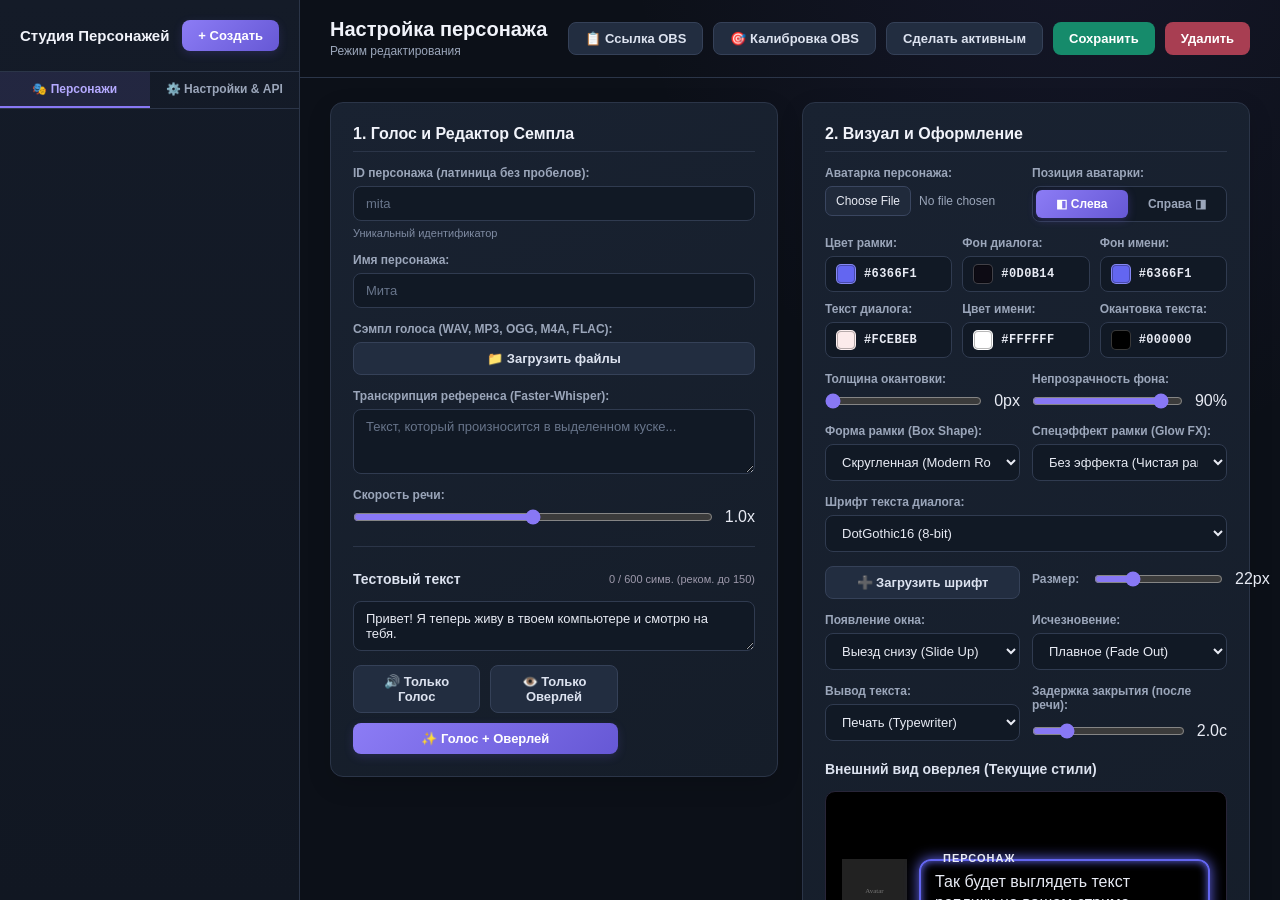
==== commit a197078c: "Audio: single FFmpeg path (trim/normalize/save), remove mic recording and Demucs, region-ignored war" ====
--- a/web/dashboard/index.html
+++ b/web/dashboard/index.html
@@ -57,14 +57,7 @@
             <div class="sample-source-buttons">
               <input type="file" id="voice-file-input" accept="audio/*" multiple class="hidden-file-input">
               <button id="btn-choose-files" class="btn btn-secondary btn-full">📁 Загрузить файлы</button>
-              <button id="btn-record-mic" class="btn btn-secondary btn-full">🎤 Запись с микрофона</button>
-            </div>
-          </div>
-
-          <div id="recording-indicator" class="recording-box hidden">
-            <span class="rec-dot"></span>
-            <span id="recording-timer">Идет запись: 00:00</span>
-            <button id="btn-stop-record" class="btn btn-sm btn-danger">■ Завершить запись</button>
+            </div>
           </div>
 
           <div id="stitcher-container" class="stitcher-box hidden">
@@ -81,7 +74,6 @@
               <button id="btn-play-region" class="btn btn-sm btn-secondary">▶ Слушать</button>
               <button id="btn-apply-trim" class="btn btn-sm btn-primary" title="Оставляет выделенный отрезок и распознает его в Whisper через RAM">✂ Обрезать и распознать</button>
               <button id="btn-normalize" class="btn btn-sm btn-secondary" title="Выравнивание громкости в RAM">🔊 Выровнять громкость</button>
-              <button id="btn-isolate-vocal" class="btn btn-sm btn-secondary" title="Demucs изоляция голоса">🎵 Очистить голос (Demucs)</button>
               <button id="btn-restore-noise" class="btn btn-sm btn-secondary hidden" title="Сбросить все обработки">↩ Исходный звук</button>
               <span id="region-time-info" class="time-info">0.0с - 0.0с</span>
             </div>
@@ -90,15 +82,6 @@
               <label>Уровень нормализации:</label>
               <input type="range" id="normalize-target" min="0.5" max="1.0" step="0.05" value="0.95">
               <span id="normalize-target-val">95%</span>
-            </div>
-
-            <div class="denoise-slider-row" style="margin-top: 4px;">
-              <label>Качество очистки (Demucs Shifts):</label>
-              <select id="demucs-shifts" style="width: auto; padding: 2px 8px; font-size: 11px;">
-                <option value="1">1x (Быстро, базовый)</option>
-                <option value="2" selected>2x (Оптимально, студийный)</option>
-                <option value="4">4x (Максимум, глубокая очистка)</option>
-              </select>
             </div>
           </div>
 
--- a/web/dashboard/style.css
+++ b/web/dashboard/style.css
@@ -131,13 +131,9 @@
 .checkbox-label input[type="checkbox"] { width: 16px; height: 16px; accent-color: var(--accent); cursor: pointer; }
 
 .hidden-file-input { display: none; }
-.sample-source-buttons { display: grid; grid-template-columns: 1fr 1fr; gap: 8px; }
+.sample-source-buttons { display: grid; grid-template-columns: 1fr; gap: 8px; }
 .btn-full { width: 100%; }
 
-.recording-box { background: rgba(239, 68, 68, 0.1); border: 1px solid #ef4444; border-radius: 8px; padding: 8px 12px; display: flex; align-items: center; justify-content: space-between; }
-.rec-dot { width: 10px; height: 10px; border-radius: 50%; background: #ef4444; box-shadow: 0 0 10px #ef4444; animation: recBlink 1s infinite alternate; }
-@keyframes recBlink { 0% { opacity: 0.3; } 100% { opacity: 1; } }
-#recording-timer { font-size: 12px; font-weight: 600; color: #f87171; }
 
 .slider-row { display: flex; align-items: center; gap: 12px; }
 .slider-row input { flex-grow: 1; accent-color: var(--accent); }
@@ -769,11 +765,13 @@
   border-radius: 8px;
   overflow: hidden;
   cursor: crosshair;
-  border: 1px solid rgba(255, 255, 255, 0.12);
+  border: none;
+  box-shadow: inset 0 0 0 1px rgba(255, 255, 255, 0.15);
+  background-clip: padding-box;
   background-color: #ff0000;
   background-image:
     linear-gradient(to top, #000000, transparent),
-    linear-gradient(to right, #ffffff, transparent);
+    linear-gradient(to right, #ffffff, rgba(255, 255, 255, 0));
 }
 
 .cp-saturation-cursor {
@@ -793,7 +791,8 @@
   height: 12px;
   border-radius: 6px;
   cursor: pointer;
-  border: 1px solid rgba(255, 255, 255, 0.12);
+  border: none;
+  box-shadow: inset 0 0 0 1px rgba(255, 255, 255, 0.15);
   background: linear-gradient(
     to right,
     #ff0000 0%,
@@ -973,11 +972,6 @@
   color: #dce2ef;
 }
 
-.app-layout .recording-box {
-  background: rgba(239, 68, 68, 0.09);
-  border-color: rgba(239, 91, 109, 0.75);
-}
-
 .app-layout .telegram-box {
   background: rgba(136, 120, 245, 0.08);
   border-color: var(--ui-accent-border);
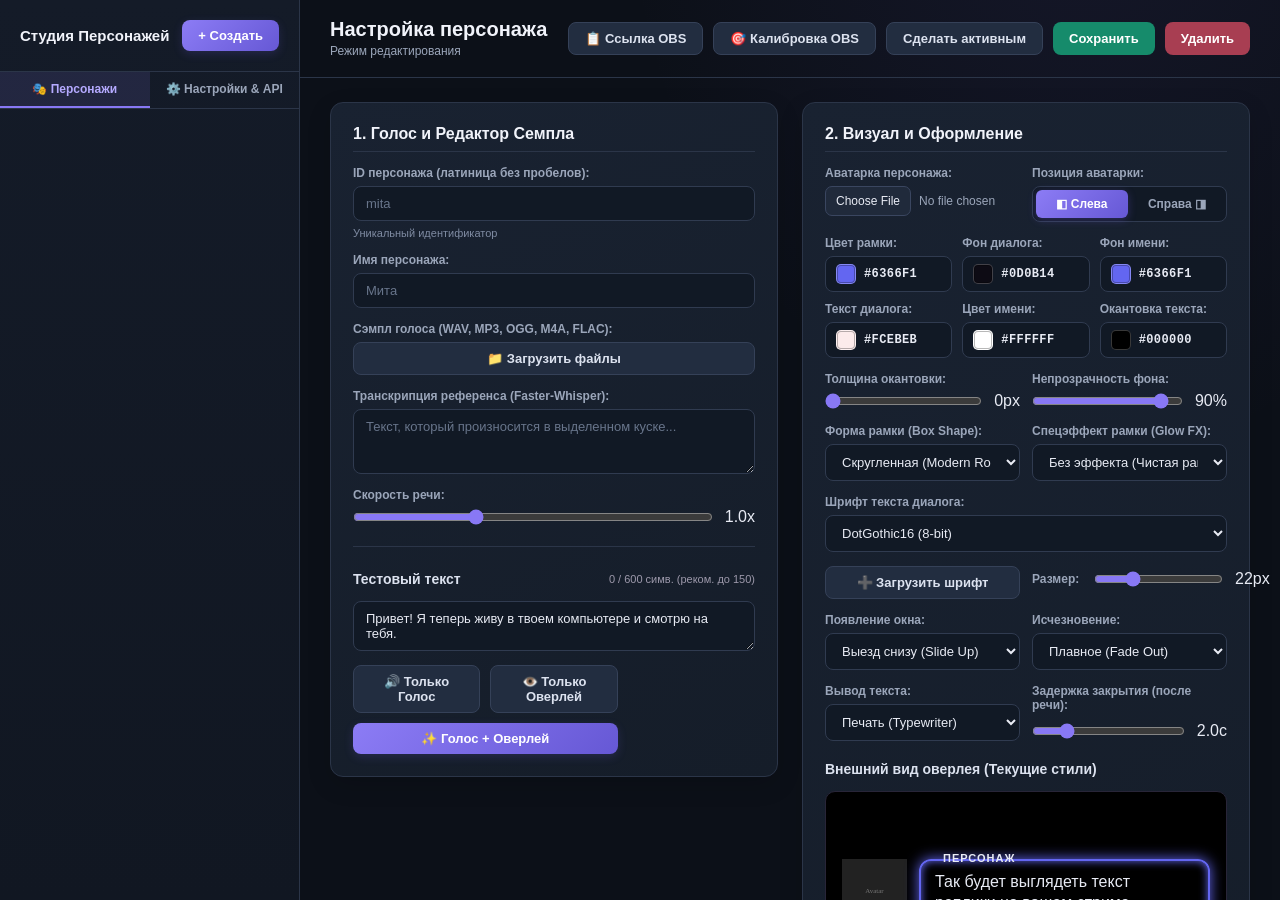
==== commit ad1e03ab: "fix: align character speed range" ====
--- a/web/dashboard/index.html
+++ b/web/dashboard/index.html
@@ -78,6 +78,8 @@
               <span id="region-time-info" class="time-info">0.0с - 0.0с</span>
             </div>
 
+            <small class="hint-text" style="display: block;">↶ Ctrl+Z — отменить последнее действие (до 6 шагов)</small>
+
             <div class="denoise-slider-row">
               <label>Уровень нормализации:</label>
               <input type="range" id="normalize-target" min="0.5" max="1.0" step="0.05" value="0.95">
@@ -93,7 +95,7 @@
           <div class="form-group">
             <label>Скорость речи:</label>
             <div class="slider-row">
-              <input type="range" id="speed-slider" min="0.5" max="1.5" step="0.05" value="1.0">
+              <input type="range" id="speed-slider" min="0.5" max="2.0" step="0.05" value="1.0">
               <span id="speed-val">1.0x</span>
             </div>
           </div>
